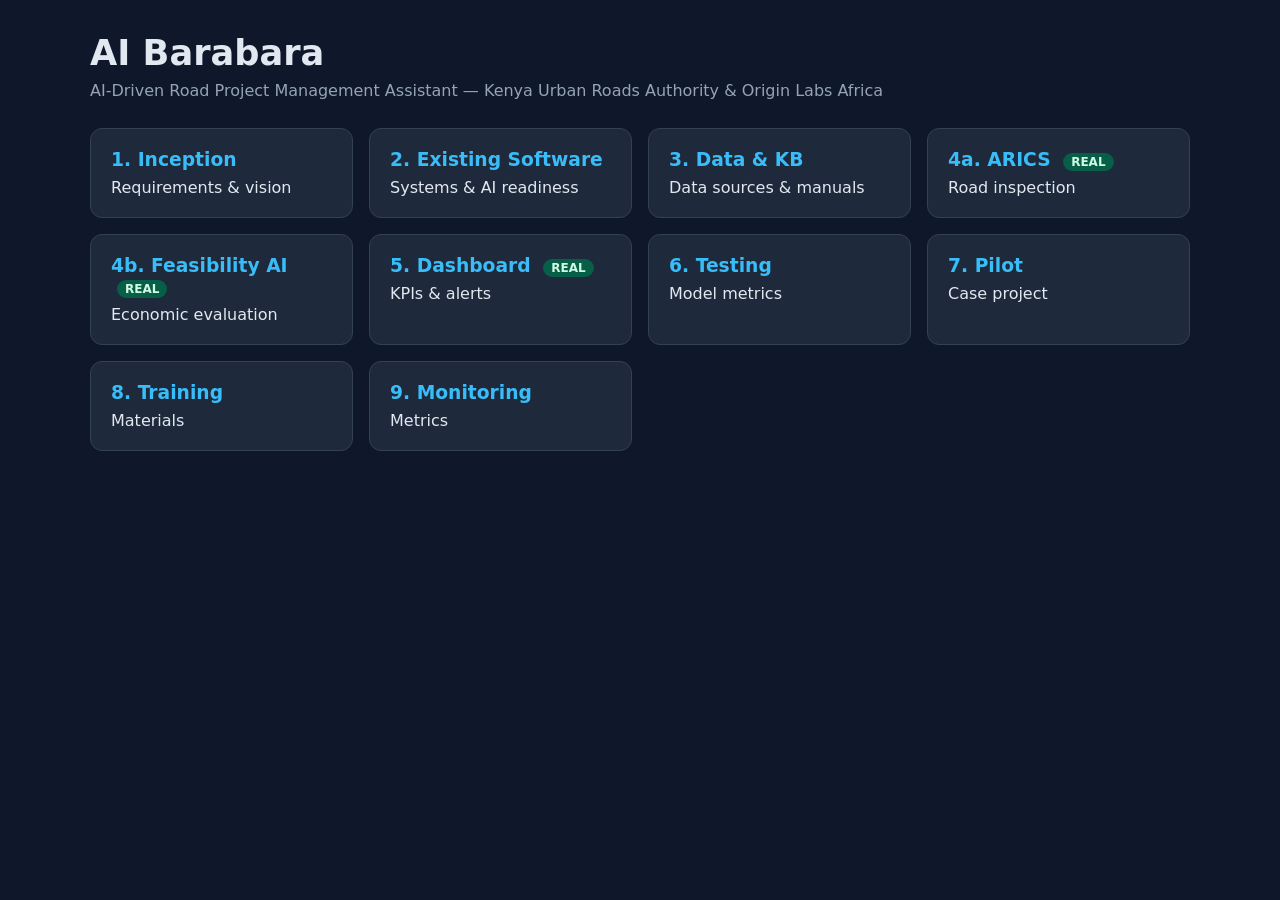
==== index.html @ 6bdd3527 "Initial AI Barabara site" ====
<!doctype html>
<html><head><meta charset="utf-8"><title>AI Barabara — Demo</title>
<style>
body{font-family:system-ui;margin:0;background:#0f172a;color:#e2e8f0}
.wrap{max-width:1100px;margin:0 auto;padding:32px}
h1{font-size:2.2rem;margin:0 0 8px}
.sub{color:#94a3b8;margin-bottom:28px}
.grid{display:grid;grid-template-columns:repeat(auto-fill,minmax(240px,1fr));gap:16px}
.card{background:#1e293b;border-radius:12px;padding:20px;border:1px solid #334155}
.card h3{margin:0 0 8px;color:#38bdf8}
.card a{color:#e2e8f0;text-decoration:none}
.card a:hover{color:#38bdf8}
.tag{font-size:.75rem;padding:2px 8px;border-radius:999px;background:#334155;color:#94a3b8;margin-left:6px}
.real{background:#065f46;color:#d1fae5}
</style></head>
<body><div class="wrap">
<h1>AI Barabara</h1>
<div class="sub">AI-Driven Road Project Management Assistant — Kenya Urban Roads Authority &amp; Origin Labs Africa</div>
<div class="grid">
  <div class="card"><h3>1. Inception</h3><a href="/stage/inception">Requirements &amp; vision</a></div>
  <div class="card"><h3>2. Existing Software</h3><a href="/stage/readiness">Systems &amp; AI readiness</a></div>
  <div class="card"><h3>3. Data &amp; KB</h3><a href="/stage/data">Data sources &amp; manuals</a></div>
  <div class="card"><h3>4a. ARICS <span class="tag real">REAL</span></h3><a href="/static/arics.html">Road inspection</a></div>
  <div class="card"><h3>4b. Feasibility AI <span class="tag real">REAL</span></h3><a href="/static/feasibility.html">Economic evaluation</a></div>
  <div class="card"><h3>5. Dashboard <span class="tag real">REAL</span></h3><a href="/static/dashboard.html">KPIs &amp; alerts</a></div>
  <div class="card"><h3>6. Testing</h3><a href="/stage/testing">Model metrics</a></div>
  <div class="card"><h3>7. Pilot</h3><a href="/stage/pilot">Case project</a></div>
  <div class="card"><h3>8. Training</h3><a href="/stage/training">Materials</a></div>
  <div class="card"><h3>9. Monitoring</h3><a href="/stage/monitoring">Metrics</a></div>
</div>
</div></body></html>
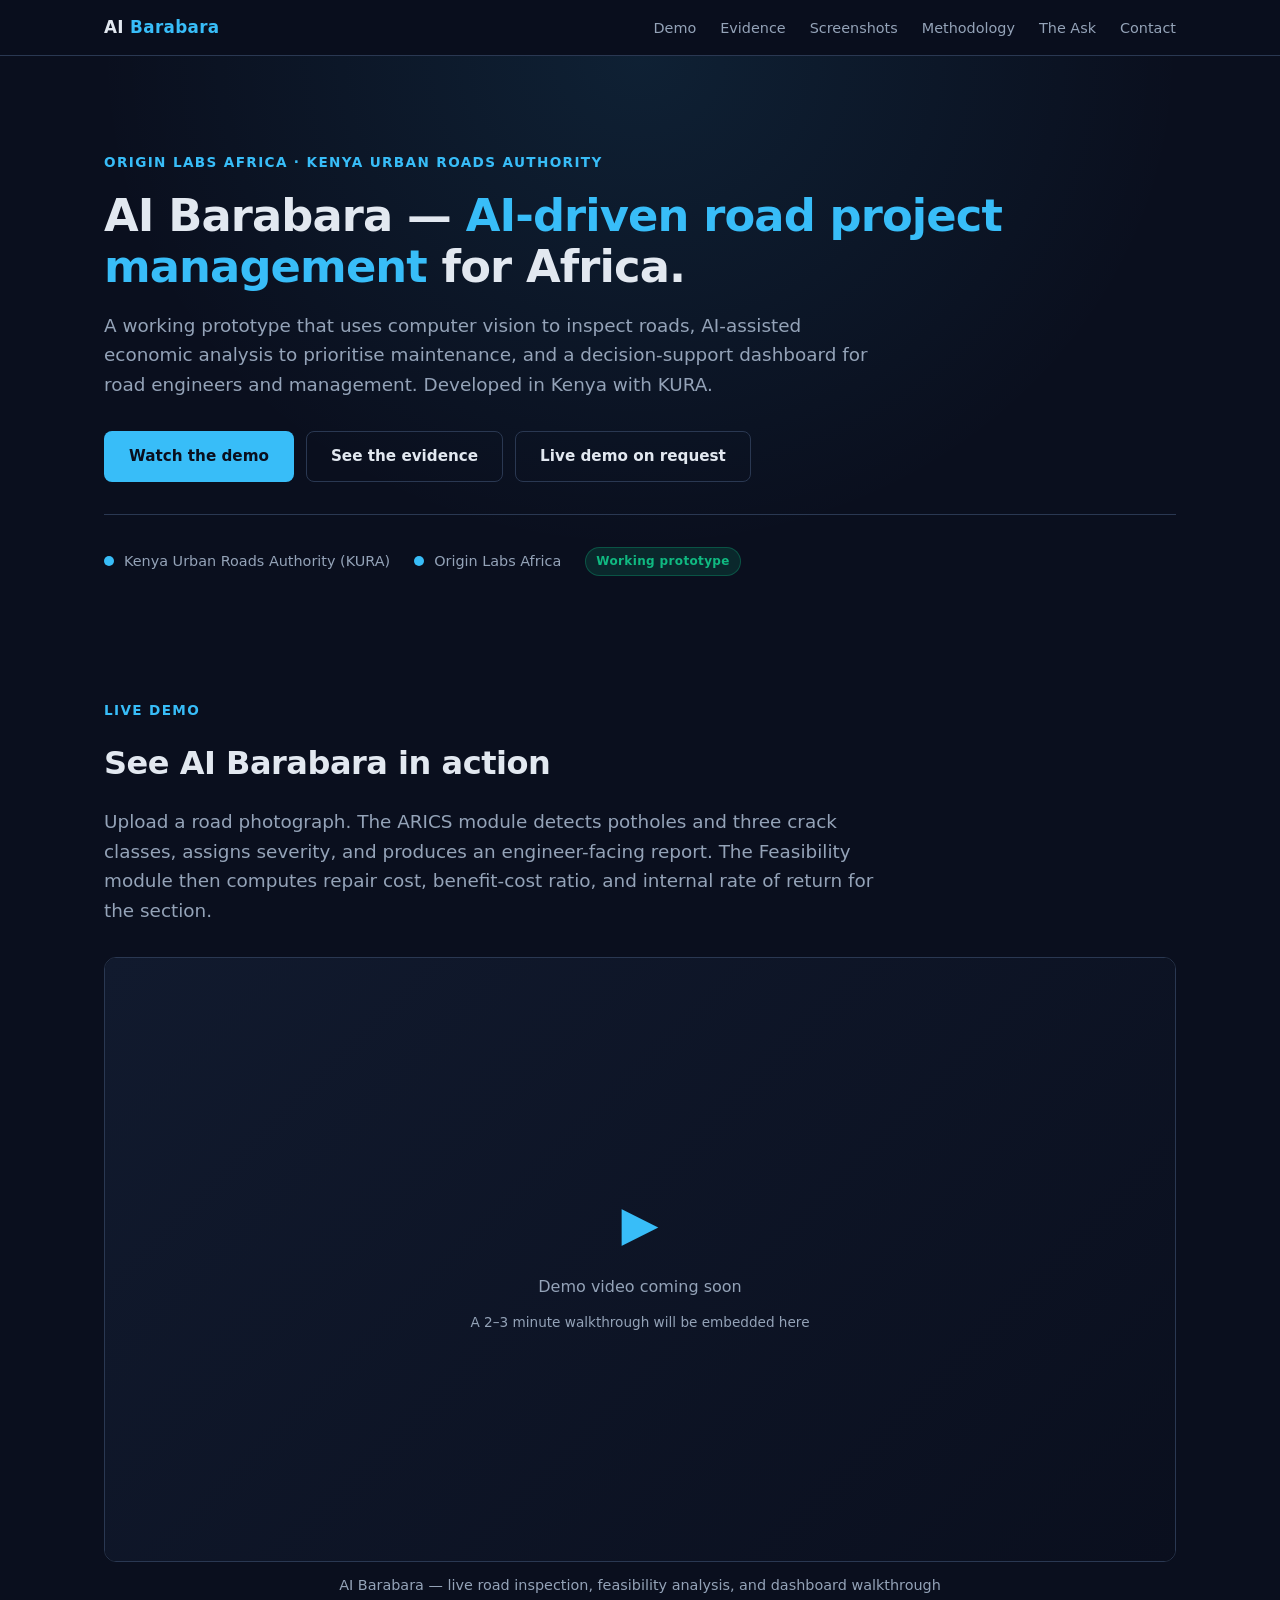
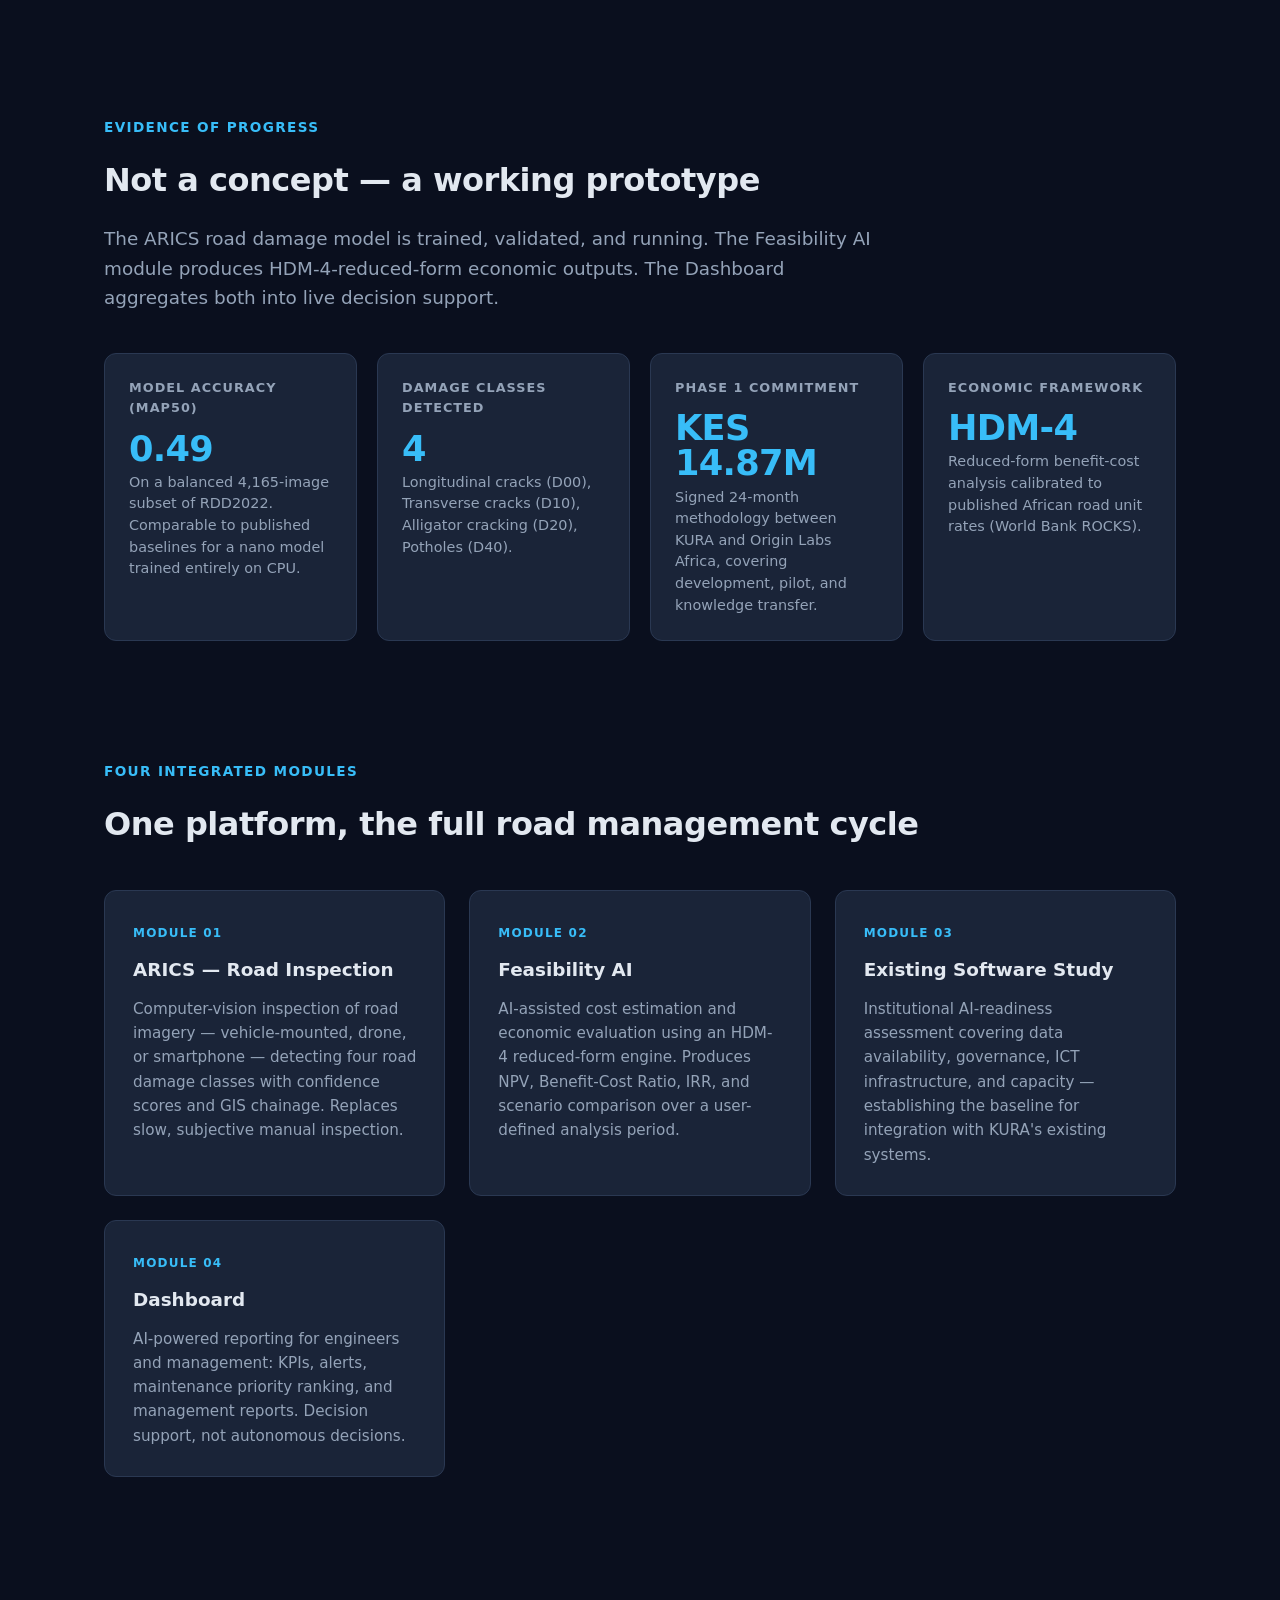
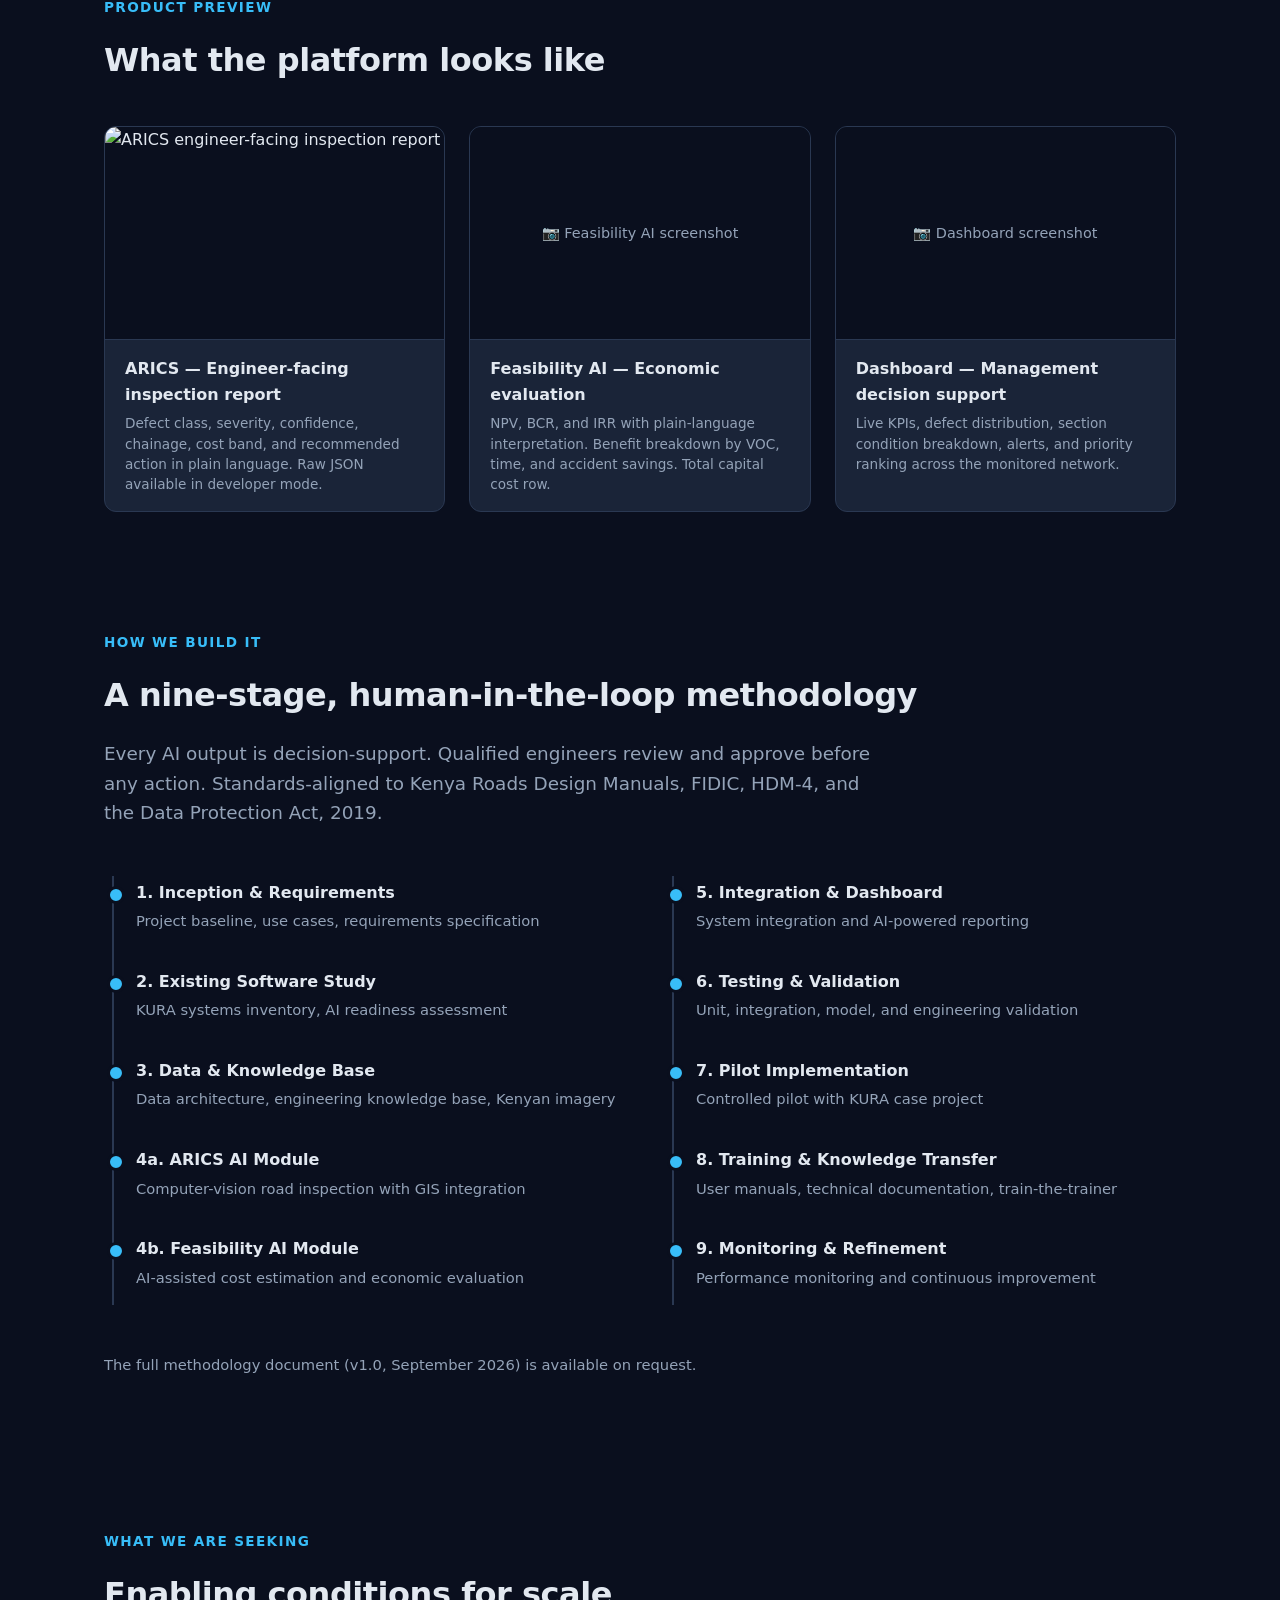
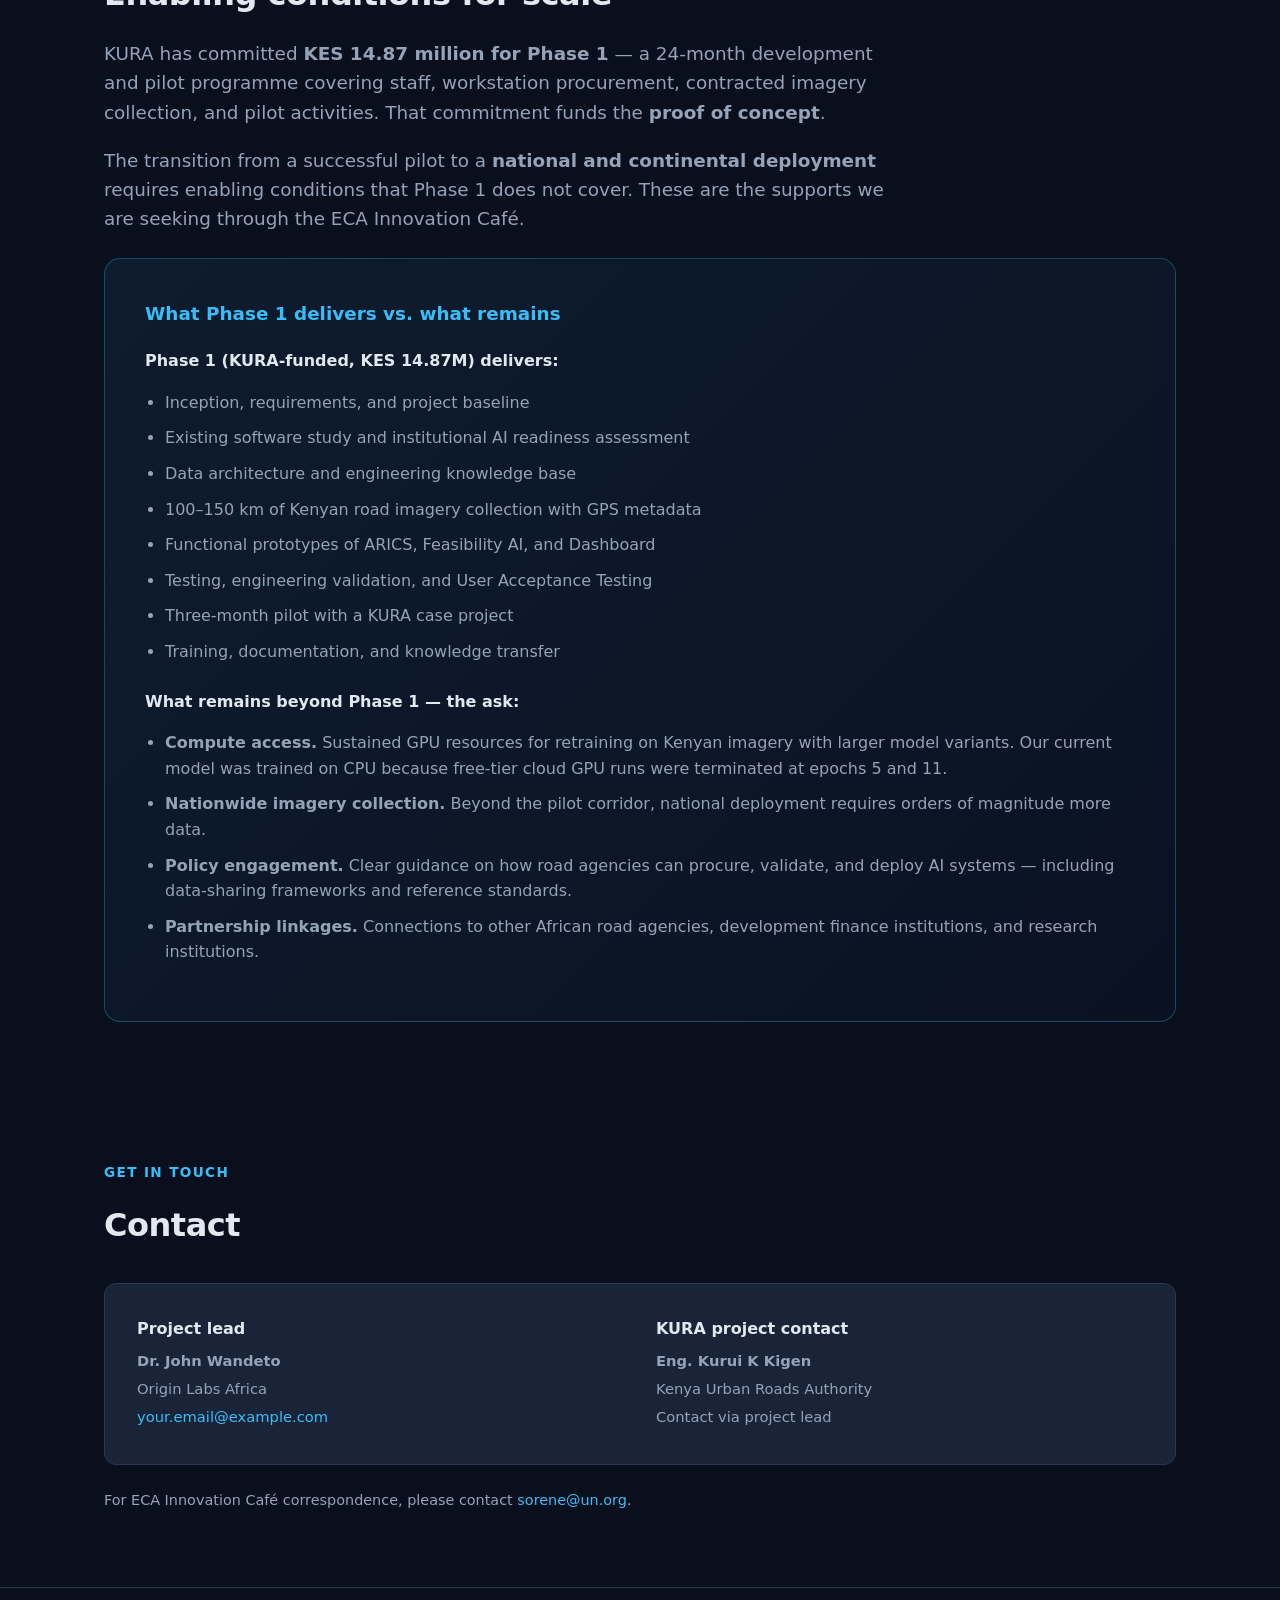
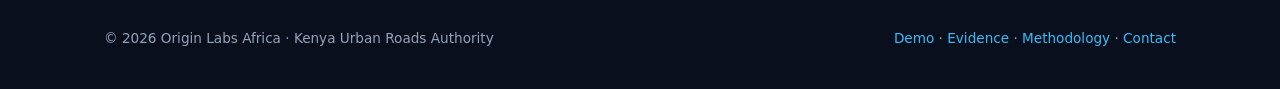
==== commit 445641b5: "initial AI Barabara site" ====
--- a/index.html
+++ b/index.html
@@ -1,31 +1,668 @@
 <!doctype html>
-<html><head><meta charset="utf-8"><title>AI Barabara — Demo</title>
+<html lang="en">
+<head>
+<meta charset="utf-8">
+<meta name="viewport" content="width=device-width, initial-scale=1">
+<title>AI Barabara — AI-Driven Road Project Management for Africa</title>
+<meta name="description" content="AI Barabara is an AI-driven road project management assistant developed in Kenya for KURA. Computer-vision road inspection, HDM-4-reduced-form feasibility analysis, and decision-support dashboarding.">
+
+<!-- Open Graph for social preview -->
+<meta property="og:title" content="AI Barabara — AI-Driven Road Project Management for Africa">
+<meta property="og:description" content="Working prototype developed with the Kenya Urban Roads Authority (KURA). 4-class road damage detection, HDM-4 feasibility analysis, and decision-support dashboard.">
+<meta property="og:type" content="website">
+
 <style>
-body{font-family:system-ui;margin:0;background:#0f172a;color:#e2e8f0}
-.wrap{max-width:1100px;margin:0 auto;padding:32px}
-h1{font-size:2.2rem;margin:0 0 8px}
-.sub{color:#94a3b8;margin-bottom:28px}
-.grid{display:grid;grid-template-columns:repeat(auto-fill,minmax(240px,1fr));gap:16px}
-.card{background:#1e293b;border-radius:12px;padding:20px;border:1px solid #334155}
-.card h3{margin:0 0 8px;color:#38bdf8}
-.card a{color:#e2e8f0;text-decoration:none}
-.card a:hover{color:#38bdf8}
-.tag{font-size:.75rem;padding:2px 8px;border-radius:999px;background:#334155;color:#94a3b8;margin-left:6px}
-.real{background:#065f46;color:#d1fae5}
-</style></head>
-<body><div class="wrap">
-<h1>AI Barabara</h1>
-<div class="sub">AI-Driven Road Project Management Assistant — Kenya Urban Roads Authority &amp; Origin Labs Africa</div>
-<div class="grid">
-  <div class="card"><h3>1. Inception</h3><a href="/stage/inception">Requirements &amp; vision</a></div>
-  <div class="card"><h3>2. Existing Software</h3><a href="/stage/readiness">Systems &amp; AI readiness</a></div>
-  <div class="card"><h3>3. Data &amp; KB</h3><a href="/stage/data">Data sources &amp; manuals</a></div>
-  <div class="card"><h3>4a. ARICS <span class="tag real">REAL</span></h3><a href="/static/arics.html">Road inspection</a></div>
-  <div class="card"><h3>4b. Feasibility AI <span class="tag real">REAL</span></h3><a href="/static/feasibility.html">Economic evaluation</a></div>
-  <div class="card"><h3>5. Dashboard <span class="tag real">REAL</span></h3><a href="/static/dashboard.html">KPIs &amp; alerts</a></div>
-  <div class="card"><h3>6. Testing</h3><a href="/stage/testing">Model metrics</a></div>
-  <div class="card"><h3>7. Pilot</h3><a href="/stage/pilot">Case project</a></div>
-  <div class="card"><h3>8. Training</h3><a href="/stage/training">Materials</a></div>
-  <div class="card"><h3>9. Monitoring</h3><a href="/stage/monitoring">Metrics</a></div>
-</div>
-</div></body></html>
+  :root {
+    --bg: #0a0f1e;
+    --bg-elev: #111a2e;
+    --card: #1a2438;
+    --border: #2a3852;
+    --text: #e2e8f0;
+    --muted: #94a3b8;
+    --accent: #38bdf8;
+    --accent-dim: #0ea5e9;
+    --good: #10b981;
+    --warn: #f59e0b;
+    --bad: #ef4444;
+    --max: 1120px;
+  }
+  * { box-sizing: border-box; }
+  html { scroll-behavior: smooth; }
+  body {
+    font-family: -apple-system, BlinkMacSystemFont, "Segoe UI", system-ui, sans-serif;
+    background: var(--bg); color: var(--text);
+    margin: 0; padding: 0; line-height: 1.6;
+    -webkit-font-smoothing: antialiased;
+  }
+  a { color: var(--accent); text-decoration: none; }
+  a:hover { text-decoration: underline; }
+  img { max-width: 100%; display: block; }
+
+  /* --- Navigation --- */
+  nav {
+    position: sticky; top: 0; z-index: 100;
+    background: rgba(10, 15, 30, 0.92);
+    backdrop-filter: blur(12px);
+    border-bottom: 1px solid var(--border);
+  }
+  nav .inner {
+    max-width: var(--max); margin: 0 auto; padding: 14px 24px;
+    display: flex; justify-content: space-between; align-items: center;
+  }
+  nav .brand { font-weight: 700; font-size: 1.05rem; letter-spacing: 0.02em; }
+  nav .brand span { color: var(--accent); }
+  nav ul { list-style: none; display: flex; gap: 24px; margin: 0; padding: 0; }
+  nav ul a { color: var(--muted); font-size: 0.9rem; }
+  nav ul a:hover { color: var(--text); text-decoration: none; }
+  @media (max-width: 720px) { nav ul { display: none; } }
+
+  /* --- Layout --- */
+  .wrap { max-width: var(--max); margin: 0 auto; padding: 0 24px; }
+  section { padding: 80px 0; }
+  section.tight { padding: 60px 0; }
+  @media (max-width: 720px) { section { padding: 56px 0; } }
+
+  h1 { font-size: 2.8rem; line-height: 1.15; margin: 0 0 16px;
+       letter-spacing: -0.02em; font-weight: 700; }
+  h2 { font-size: 2rem; margin: 0 0 16px; letter-spacing: -0.015em; font-weight: 700; }
+  h3 { font-size: 1.15rem; margin: 0 0 12px; font-weight: 600; }
+  @media (max-width: 720px) { h1 { font-size: 2rem; } h2 { font-size: 1.5rem; } }
+
+  .kicker {
+    font-size: 0.85rem; color: var(--accent); font-weight: 600;
+    text-transform: uppercase; letter-spacing: 0.1em; margin-bottom: 16px;
+  }
+  .lead { font-size: 1.15rem; color: var(--muted); max-width: 780px; }
+  .muted { color: var(--muted); }
+
+  /* --- Hero --- */
+  .hero {
+    padding: 96px 0 64px;
+    background: radial-gradient(ellipse at top, rgba(56,189,248,0.10), transparent 60%);
+  }
+  .hero h1 span { color: var(--accent); }
+  .partners {
+    display: flex; gap: 24px; align-items: center; flex-wrap: wrap;
+    margin-top: 32px; padding-top: 32px; border-top: 1px solid var(--border);
+  }
+  .partner {
+    display: flex; align-items: center; gap: 10px;
+    color: var(--muted); font-size: 0.9rem;
+  }
+  .partner .dot {
+    width: 10px; height: 10px; border-radius: 50%; background: var(--accent);
+  }
+
+  /* --- Buttons --- */
+  .btn-row { display: flex; gap: 12px; flex-wrap: wrap; margin-top: 32px; }
+  .btn {
+    display: inline-block; padding: 12px 24px; border-radius: 8px;
+    font-weight: 600; font-size: 0.95rem; transition: all 0.15s;
+    border: 1px solid transparent; cursor: pointer;
+  }
+  .btn-primary {
+    background: var(--accent); color: #0a0f1e;
+  }
+  .btn-primary:hover { background: #7dd3fc; text-decoration: none; }
+  .btn-secondary {
+    background: transparent; color: var(--text); border-color: var(--border);
+  }
+  .btn-secondary:hover { border-color: var(--accent); color: var(--accent); text-decoration: none; }
+
+  /* --- Video --- */
+  .video-wrap {
+    position: relative; width: 100%; padding-bottom: 56.25%; /* 16:9 */
+    border-radius: 12px; overflow: hidden;
+    border: 1px solid var(--border);
+    background: #000;
+  }
+  .video-wrap iframe {
+    position: absolute; top: 0; left: 0;
+    width: 100%; height: 100%; border: 0;
+  }
+  .video-placeholder {
+    position: absolute; inset: 0;
+    display: flex; flex-direction: column; justify-content: center; align-items: center;
+    background: linear-gradient(135deg, #111a2e, #0a0f1e);
+    color: var(--muted); font-size: 1rem; gap: 12px; text-align: center; padding: 24px;
+  }
+  .video-placeholder .icon { font-size: 3rem; color: var(--accent); }
+  .video-caption { color: var(--muted); font-size: 0.9rem; margin-top: 12px; text-align: center; }
+
+  /* --- Metrics --- */
+  .metrics {
+    display: grid; grid-template-columns: repeat(auto-fit, minmax(220px, 1fr));
+    gap: 20px;
+  }
+  .metric {
+    background: var(--card); border: 1px solid var(--border);
+    border-radius: 12px; padding: 24px;
+  }
+  .metric .label { color: var(--muted); font-size: 0.8rem;
+                   text-transform: uppercase; letter-spacing: 0.08em; font-weight: 600; }
+  .metric .value { font-size: 2.2rem; font-weight: 700; color: var(--accent);
+                   line-height: 1; margin: 12px 0 6px; letter-spacing: -0.02em; }
+  .metric .desc { color: var(--muted); font-size: 0.9rem; line-height: 1.5; }
+
+  /* --- Feature grid --- */
+  .grid {
+    display: grid; grid-template-columns: repeat(auto-fit, minmax(280px, 1fr));
+    gap: 24px;
+  }
+  .card {
+    background: var(--card); border: 1px solid var(--border);
+    border-radius: 12px; padding: 28px;
+  }
+  .card .num {
+    display: inline-block; font-size: 0.75rem; font-weight: 700;
+    color: var(--accent); letter-spacing: 0.1em; margin-bottom: 12px;
+  }
+  .card p { color: var(--muted); margin: 0; font-size: 0.95rem; line-height: 1.6; }
+
+  /* --- Screenshot gallery --- */
+  .gallery {
+    display: grid; grid-template-columns: repeat(auto-fit, minmax(300px, 1fr));
+    gap: 24px;
+  }
+  .shot {
+    background: var(--card); border: 1px solid var(--border);
+    border-radius: 12px; overflow: hidden;
+  }
+  .shot img {
+    width: 100%; display: block; background: #0a0f1e;
+    aspect-ratio: 16 / 10; object-fit: cover;
+  }
+  .shot .placeholder {
+    aspect-ratio: 16 / 10; display: flex; align-items: center;
+    justify-content: center; color: var(--muted); font-size: 0.9rem;
+    background: #0a0f1e;
+  }
+  .shot .caption {
+    padding: 16px 20px; border-top: 1px solid var(--border);
+  }
+  .shot .caption h4 { margin: 0 0 6px; font-size: 1rem; }
+  .shot .caption p { margin: 0; color: var(--muted); font-size: 0.85rem; line-height: 1.5; }
+
+  /* --- Timeline --- */
+  .timeline { position: relative; padding-left: 32px; }
+  .timeline::before {
+    content: ''; position: absolute; left: 8px; top: 8px; bottom: 8px;
+    width: 2px; background: var(--border);
+  }
+  .timeline-item { position: relative; padding: 12px 0 24px; }
+  .timeline-item::before {
+    content: ''; position: absolute; left: -29px; top: 18px;
+    width: 12px; height: 12px; border-radius: 50%;
+    background: var(--accent); border: 3px solid var(--bg);
+  }
+  .timeline-item h4 { margin: 0 0 4px; font-size: 1rem; }
+  .timeline-item p { margin: 0; color: var(--muted); font-size: 0.92rem; }
+
+  /* --- Ask box --- */
+  .ask {
+    background: linear-gradient(135deg, rgba(56,189,248,0.08), rgba(56,189,248,0.02));
+    border: 1px solid rgba(56,189,248,0.3);
+    border-radius: 16px; padding: 40px; margin-top: 24px;
+  }
+  .ask h3 { color: var(--accent); }
+  .ask ul { padding-left: 20px; color: var(--muted); }
+  .ask li { margin: 10px 0; line-height: 1.6; }
+
+  /* --- Contact --- */
+  .contact {
+    background: var(--card); border: 1px solid var(--border);
+    border-radius: 12px; padding: 32px;
+    display: grid; grid-template-columns: 1fr 1fr; gap: 32px;
+  }
+  @media (max-width: 720px) { .contact { grid-template-columns: 1fr; } }
+  .contact h4 { margin: 0 0 8px; font-size: 1rem; }
+  .contact p { margin: 4px 0; color: var(--muted); font-size: 0.92rem; }
+
+  /* --- Footer --- */
+  footer {
+    border-top: 1px solid var(--border); padding: 40px 0;
+    color: var(--muted); font-size: 0.85rem; text-align: center;
+  }
+  footer .wrap { display: flex; justify-content: space-between; flex-wrap: wrap; gap: 16px; }
+
+  /* --- Utility --- */
+  .divider { height: 1px; background: var(--border); margin: 64px 0; }
+  .badge {
+    display: inline-block; padding: 4px 10px; border-radius: 999px;
+    font-size: 0.75rem; font-weight: 600; letter-spacing: 0.03em;
+    background: rgba(16,185,129,0.15); color: var(--good);
+    border: 1px solid rgba(16,185,129,0.3);
+  }
+</style>
+</head>
+<body>
+
+<!-- ============================================================ -->
+<!-- NAVIGATION                                                    -->
+<!-- ============================================================ -->
+<nav>
+  <div class="inner">
+    <div class="brand">AI <span>Barabara</span></div>
+    <ul>
+      <li><a href="#demo">Demo</a></li>
+      <li><a href="#evidence">Evidence</a></li>
+      <li><a href="#screenshots">Screenshots</a></li>
+      <li><a href="#methodology">Methodology</a></li>
+      <li><a href="#ask">The Ask</a></li>
+      <li><a href="#contact">Contact</a></li>
+    </ul>
+  </div>
+</nav>
+
+<!-- ============================================================ -->
+<!-- HERO                                                          -->
+<!-- ============================================================ -->
+<header class="hero">
+  <div class="wrap">
+    <div class="kicker">Origin Labs Africa · Kenya Urban Roads Authority</div>
+    <h1>AI Barabara — <span>AI-driven road project management</span> for Africa.</h1>
+    <p class="lead">
+      A working prototype that uses computer vision to inspect roads, AI-assisted
+      economic analysis to prioritise maintenance, and a decision-support dashboard
+      for road engineers and management. Developed in Kenya with KURA.
+    </p>
+
+    <div class="btn-row">
+      <a class="btn btn-primary" href="#demo">Watch the demo</a>
+      <a class="btn btn-secondary" href="#evidence">See the evidence</a>
+      <!-- Update the HF link once your Space is live: -->
+      <a class="btn btn-secondary" href="#ask">Live demo on request</a>
+    </div>
+
+    <div class="partners">
+      <div class="partner"><span class="dot"></span> Kenya Urban Roads Authority (KURA)</div>
+      <div class="partner"><span class="dot"></span> Origin Labs Africa</div>
+      <div class="partner"><span class="badge">Working prototype</span></div>
+    </div>
+  </div>
+</header>
+
+<!-- ============================================================ -->
+<!-- VIDEO                                                         -->
+<!-- ============================================================ -->
+<section id="demo" class="tight">
+  <div class="wrap">
+    <div class="kicker">Live demo</div>
+    <h2>See AI Barabara in action</h2>
+    <p class="lead">
+      Upload a road photograph. The ARICS module detects potholes and three crack
+      classes, assigns severity, and produces an engineer-facing report. The
+      Feasibility module then computes repair cost, benefit-cost ratio, and
+      internal rate of return for the section.
+    </p>
+
+    <div style="margin-top: 32px;">
+      <div class="video-wrap">
+
+        <!-- ========================================================= -->
+        <!-- TO ADD YOUR VIDEO:                                        -->
+        <!-- 1. Upload the MP4 to YouTube as Unlisted                  -->
+        <!-- 2. Copy the video ID from the URL                         -->
+        <!--    e.g. https://www.youtube.com/watch?v=ABC123def45       -->
+        <!-- 3. The ID is "ABC123def45"                                -->
+        <!-- 4. Replace YOUR_VIDEO_ID below with that ID               -->
+        <!-- 5. Uncomment the iframe and delete the placeholder div    -->
+        <!-- ========================================================= -->
+
+        <!-- <iframe
+          src="https://www.youtube.com/embed/YOUR_VIDEO_ID"
+          title="AI Barabara demo"
+          allow="accelerometer; autoplay; clipboard-write; encrypted-media; gyroscope; picture-in-picture"
+          allowfullscreen></iframe> -->
+
+        <!-- Placeholder until video is uploaded: -->
+        <div class="video-placeholder">
+          <div class="icon">▶</div>
+          <div>Demo video coming soon</div>
+          <div style="font-size:0.85rem;">A 2–3 minute walkthrough will be embedded here</div>
+        </div>
+
+      </div>
+      <div class="video-caption">
+        AI Barabara — live road inspection, feasibility analysis, and dashboard walkthrough
+      </div>
+    </div>
+  </div>
+</section>
+
+<!-- ============================================================ -->
+<!-- KEY METRICS                                                   -->
+<!-- ============================================================ -->
+<section id="evidence" class="tight">
+  <div class="wrap">
+    <div class="kicker">Evidence of progress</div>
+    <h2>Not a concept — a working prototype</h2>
+    <p class="lead">
+      The ARICS road damage model is trained, validated, and running. The Feasibility
+      AI module produces HDM-4-reduced-form economic outputs. The Dashboard aggregates
+      both into live decision support.
+    </p>
+
+    <div class="metrics" style="margin-top: 40px;">
+      <div class="metric">
+        <div class="label">Model accuracy (mAP50)</div>
+        <div class="value">0.49</div>
+        <div class="desc">
+          On a balanced 4,165-image subset of RDD2022. Comparable to published
+          baselines for a nano model trained entirely on CPU.
+        </div>
+      </div>
+      <div class="metric">
+        <div class="label">Damage classes detected</div>
+        <div class="value">4</div>
+        <div class="desc">
+          Longitudinal cracks (D00), Transverse cracks (D10),
+          Alligator cracking (D20), Potholes (D40).
+        </div>
+      </div>
+      <div class="metric">
+        <div class="label">Phase 1 commitment</div>
+        <div class="value">KES 14.87M</div>
+        <div class="desc">
+          Signed 24-month methodology between KURA and Origin Labs Africa,
+          covering development, pilot, and knowledge transfer.
+        </div>
+      </div>
+      <div class="metric">
+        <div class="label">Economic framework</div>
+        <div class="value">HDM-4</div>
+        <div class="desc">
+          Reduced-form benefit-cost analysis calibrated to published African
+          road unit rates (World Bank ROCKS).
+        </div>
+      </div>
+    </div>
+  </div>
+</section>
+
+<!-- ============================================================ -->
+<!-- WHAT IT DOES                                                  -->
+<!-- ============================================================ -->
+<section class="tight">
+  <div class="wrap">
+    <div class="kicker">Four integrated modules</div>
+    <h2>One platform, the full road management cycle</h2>
+
+    <div class="grid" style="margin-top: 40px;">
+      <div class="card">
+        <div class="num">MODULE 01</div>
+        <h3>ARICS — Road Inspection</h3>
+        <p>
+          Computer-vision inspection of road imagery — vehicle-mounted, drone, or
+          smartphone — detecting four road damage classes with confidence scores
+          and GIS chainage. Replaces slow, subjective manual inspection.
+        </p>
+      </div>
+      <div class="card">
+        <div class="num">MODULE 02</div>
+        <h3>Feasibility AI</h3>
+        <p>
+          AI-assisted cost estimation and economic evaluation using an HDM-4
+          reduced-form engine. Produces NPV, Benefit-Cost Ratio, IRR, and scenario
+          comparison over a user-defined analysis period.
+        </p>
+      </div>
+      <div class="card">
+        <div class="num">MODULE 03</div>
+        <h3>Existing Software Study</h3>
+        <p>
+          Institutional AI-readiness assessment covering data availability,
+          governance, ICT infrastructure, and capacity — establishing the baseline
+          for integration with KURA's existing systems.
+        </p>
+      </div>
+      <div class="card">
+        <div class="num">MODULE 04</div>
+        <h3>Dashboard</h3>
+        <p>
+          AI-powered reporting for engineers and management: KPIs, alerts,
+          maintenance priority ranking, and management reports. Decision support,
+          not autonomous decisions.
+        </p>
+      </div>
+    </div>
+  </div>
+</section>
+
+<!-- ============================================================ -->
+<!-- SCREENSHOTS                                                   -->
+<!-- ============================================================ -->
+<section id="screenshots" class="tight">
+  <div class="wrap">
+    <div class="kicker">Product preview</div>
+    <h2>What the platform looks like</h2>
+
+    <div class="gallery" style="margin-top: 40px;">
+
+      <!-- ========================================================= -->
+      <!-- TO ADD SCREENSHOTS:                                       -->
+      <!-- 1. Save images into /images/ folder                       -->
+      <!-- 2. Replace the placeholder div with an <img> tag          -->
+      <!-- Example:                                                  -->
+      <!--   <img src="images/arics_report.png" alt="ARICS report">  -->
+      <!-- ========================================================= -->
+
+      <div class="shot">
+        <img src="images/arics_report.webm" alt="ARICS engineer-facing inspection report">
+        <div class="caption">
+          <h4>ARICS — Engineer-facing inspection report</h4>
+          <p>
+            Defect class, severity, confidence, chainage, cost band, and recommended
+            action in plain language. Raw JSON available in developer mode.
+          </p>
+        </div>
+      </div>
+
+      <div class="shot">
+        <div class="placeholder">📷 Feasibility AI screenshot</div>
+        <div class="caption">
+          <h4>Feasibility AI — Economic evaluation</h4>
+          <p>
+            NPV, BCR, and IRR with plain-language interpretation. Benefit breakdown
+            by VOC, time, and accident savings. Total capital cost row.
+          </p>
+        </div>
+      </div>
+
+      <div class="shot">
+        <div class="placeholder">📷 Dashboard screenshot</div>
+        <div class="caption">
+          <h4>Dashboard — Management decision support</h4>
+          <p>
+            Live KPIs, defect distribution, section condition breakdown, alerts, and
+            priority ranking across the monitored network.
+          </p>
+        </div>
+      </div>
+
+    </div>
+  </div>
+</section>
+
+<!-- ============================================================ -->
+<!-- METHODOLOGY                                                   -->
+<!-- ============================================================ -->
+<section id="methodology" class="tight">
+  <div class="wrap">
+    <div class="kicker">How we build it</div>
+    <h2>A nine-stage, human-in-the-loop methodology</h2>
+    <p class="lead">
+      Every AI output is decision-support. Qualified engineers review and approve
+      before any action. Standards-aligned to Kenya Roads Design Manuals, FIDIC,
+      HDM-4, and the Data Protection Act, 2019.
+    </p>
+
+    <div style="display: grid; grid-template-columns: 1fr 1fr; gap: 48px; margin-top: 40px;"
+         class="methodology-grid">
+      <div class="timeline">
+        <div class="timeline-item">
+          <h4>1. Inception & Requirements</h4>
+          <p>Project baseline, use cases, requirements specification</p>
+        </div>
+        <div class="timeline-item">
+          <h4>2. Existing Software Study</h4>
+          <p>KURA systems inventory, AI readiness assessment</p>
+        </div>
+        <div class="timeline-item">
+          <h4>3. Data & Knowledge Base</h4>
+          <p>Data architecture, engineering knowledge base, Kenyan imagery</p>
+        </div>
+        <div class="timeline-item">
+          <h4>4a. ARICS AI Module</h4>
+          <p>Computer-vision road inspection with GIS integration</p>
+        </div>
+        <div class="timeline-item">
+          <h4>4b. Feasibility AI Module</h4>
+          <p>AI-assisted cost estimation and economic evaluation</p>
+        </div>
+      </div>
+
+      <div class="timeline">
+        <div class="timeline-item">
+          <h4>5. Integration & Dashboard</h4>
+          <p>System integration and AI-powered reporting</p>
+        </div>
+        <div class="timeline-item">
+          <h4>6. Testing & Validation</h4>
+          <p>Unit, integration, model, and engineering validation</p>
+        </div>
+        <div class="timeline-item">
+          <h4>7. Pilot Implementation</h4>
+          <p>Controlled pilot with KURA case project</p>
+        </div>
+        <div class="timeline-item">
+          <h4>8. Training & Knowledge Transfer</h4>
+          <p>User manuals, technical documentation, train-the-trainer</p>
+        </div>
+        <div class="timeline-item">
+          <h4>9. Monitoring & Refinement</h4>
+          <p>Performance monitoring and continuous improvement</p>
+        </div>
+      </div>
+    </div>
+
+    <p class="muted" style="margin-top: 40px; font-size: 0.92rem;">
+      The full methodology document (v1.0, September 2026) is available on request.
+    </p>
+  </div>
+</section>
+
+<!-- ============================================================ -->
+<!-- THE ASK                                                       -->
+<!-- ============================================================ -->
+<section id="ask">
+  <div class="wrap">
+    <div class="kicker">What we are seeking</div>
+    <h2>Enabling conditions for scale</h2>
+
+    <p class="lead">
+      KURA has committed <strong>KES 14.87 million for Phase 1</strong> — a 24-month
+      development and pilot programme covering staff, workstation procurement,
+      contracted imagery collection, and pilot activities. That commitment funds the
+      <strong>proof of concept</strong>.
+    </p>
+
+    <p class="lead" style="margin-top: 16px;">
+      The transition from a successful pilot to a <strong>national and continental
+      deployment</strong> requires enabling conditions that Phase 1 does not cover.
+      These are the supports we are seeking through the ECA Innovation Café.
+    </p>
+
+    <div class="ask">
+      <h3>What Phase 1 delivers vs. what remains</h3>
+
+      <p style="margin-top: 20px;"><strong>Phase 1 (KURA-funded, KES 14.87M) delivers:</strong></p>
+      <ul>
+        <li>Inception, requirements, and project baseline</li>
+        <li>Existing software study and institutional AI readiness assessment</li>
+        <li>Data architecture and engineering knowledge base</li>
+        <li>100–150 km of Kenyan road imagery collection with GPS metadata</li>
+        <li>Functional prototypes of ARICS, Feasibility AI, and Dashboard</li>
+        <li>Testing, engineering validation, and User Acceptance Testing</li>
+        <li>Three-month pilot with a KURA case project</li>
+        <li>Training, documentation, and knowledge transfer</li>
+      </ul>
+
+      <p style="margin-top: 24px;"><strong>What remains beyond Phase 1 — the ask:</strong></p>
+      <ul>
+        <li>
+          <strong>Compute access.</strong> Sustained GPU resources for retraining on
+          Kenyan imagery with larger model variants. Our current model was trained
+          on CPU because free-tier cloud GPU runs were terminated at epochs 5 and 11.
+        </li>
+        <li>
+          <strong>Nationwide imagery collection.</strong> Beyond the pilot corridor,
+          national deployment requires orders of magnitude more data.
+        </li>
+        <li>
+          <strong>Policy engagement.</strong> Clear guidance on how road agencies can
+          procure, validate, and deploy AI systems — including data-sharing frameworks
+          and reference standards.
+        </li>
+        <li>
+          <strong>Partnership linkages.</strong> Connections to other African road
+          agencies, development finance institutions, and research institutions.
+        </li>
+      </ul>
+    </div>
+  </div>
+</section>
+
+<!-- ============================================================ -->
+<!-- CONTACT                                                       -->
+<!-- ============================================================ -->
+<section id="contact" class="tight">
+  <div class="wrap">
+    <div class="kicker">Get in touch</div>
+    <h2>Contact</h2>
+
+    <div class="contact" style="margin-top: 32px;">
+      <div>
+        <h4>Project lead</h4>
+        <p><strong>Dr. John Wandeto</strong></p>
+        <p>Origin Labs Africa</p>
+        <p><a href="mailto:your.email@example.com">your.email@example.com</a></p>
+      </div>
+      <div>
+        <h4>KURA project contact</h4>
+        <p><strong>Eng. Kurui K Kigen</strong></p>
+        <p>Kenya Urban Roads Authority</p>
+        <p class="muted">Contact via project lead</p>
+      </div>
+    </div>
+
+    <p class="muted" style="margin-top: 24px; font-size: 0.9rem;">
+      For ECA Innovation Café correspondence, please contact
+      <a href="mailto:sorene@un.org">sorene@un.org</a>.
+    </p>
+  </div>
+</section>
+
+<!-- ============================================================ -->
+<!-- FOOTER                                                        -->
+<!-- ============================================================ -->
+<footer>
+  <div class="wrap">
+    <div>© 2026 Origin Labs Africa · Kenya Urban Roads Authority</div>
+    <div>
+      <a href="#demo">Demo</a> ·
+      <a href="#evidence">Evidence</a> ·
+      <a href="#methodology">Methodology</a> ·
+      <a href="#contact">Contact</a>
+    </div>
+  </div>
+</footer>
+
+<!-- Smooth mobile menu toggle (optional enhancement) -->
+<script>
+  // Placeholder: replace with mobile menu if needed later
+  // The site works on mobile without JS.
+</script>
+
+</body>
+</html>
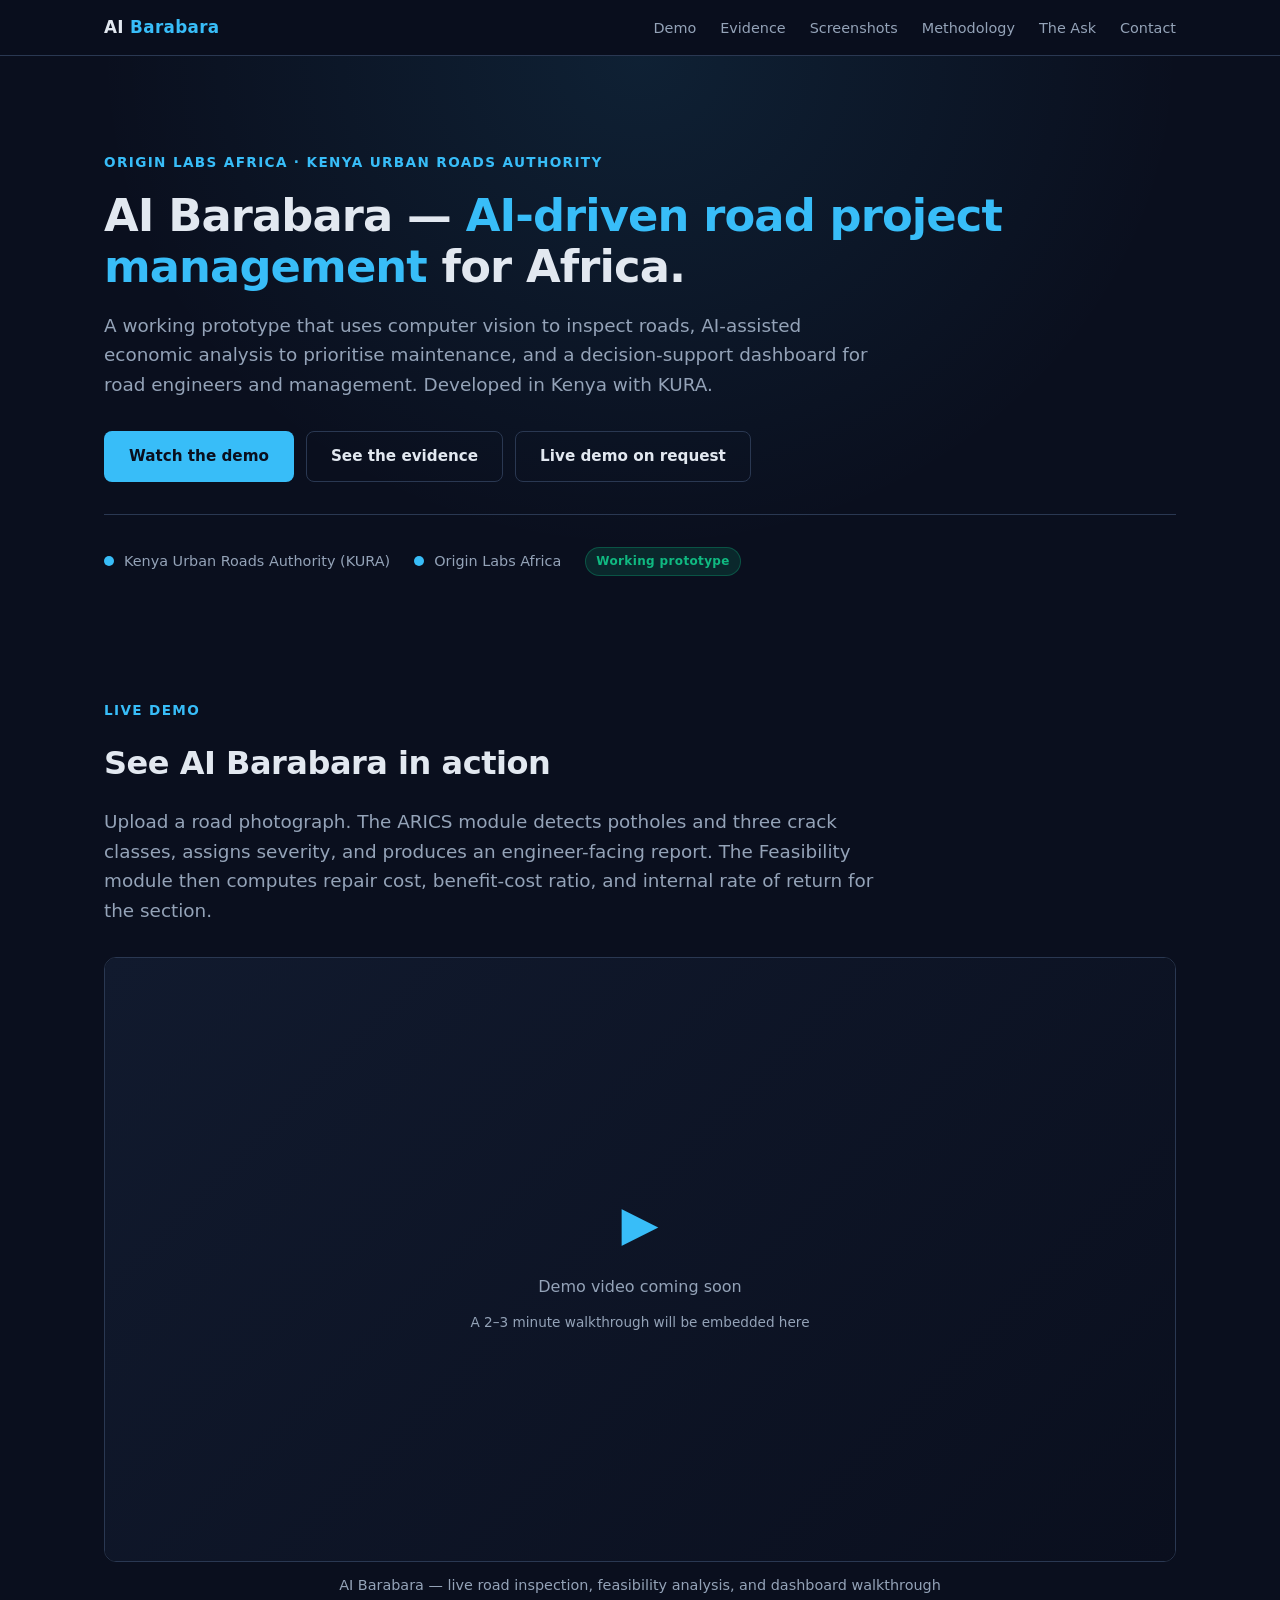
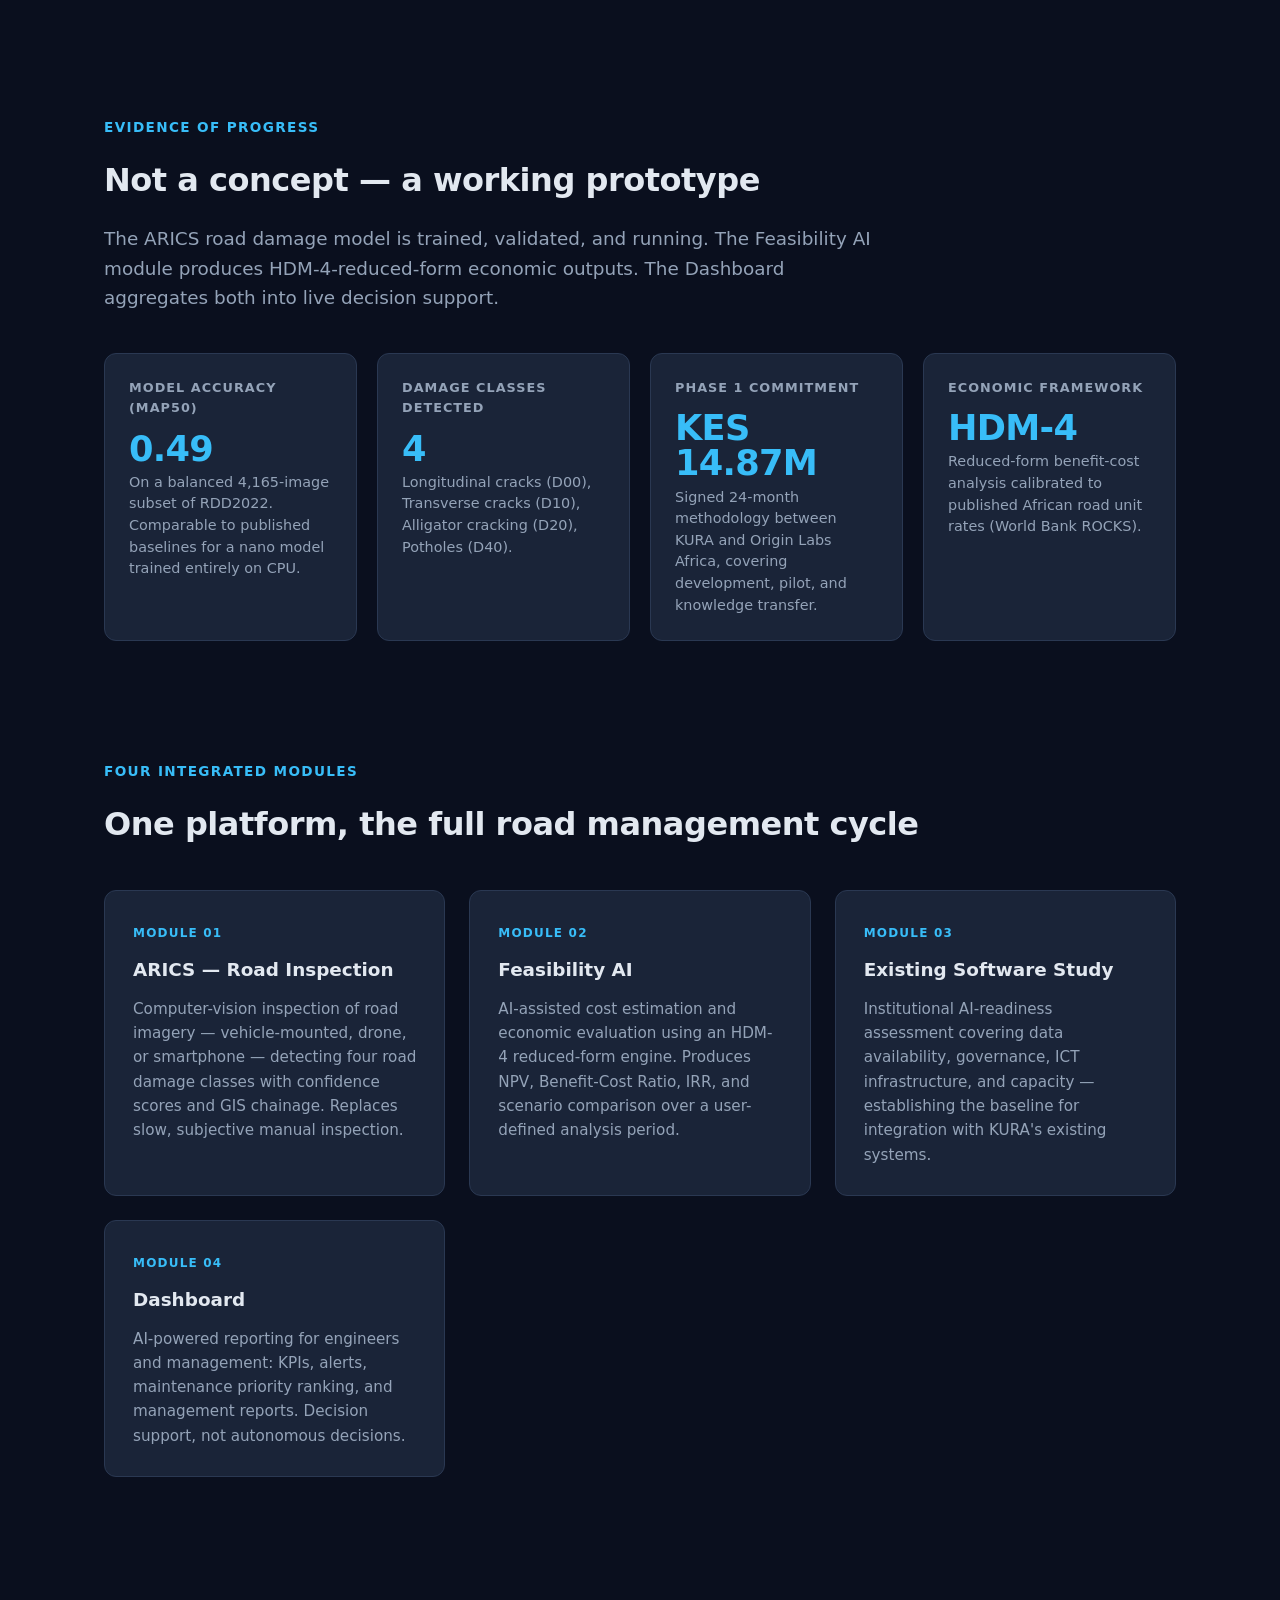
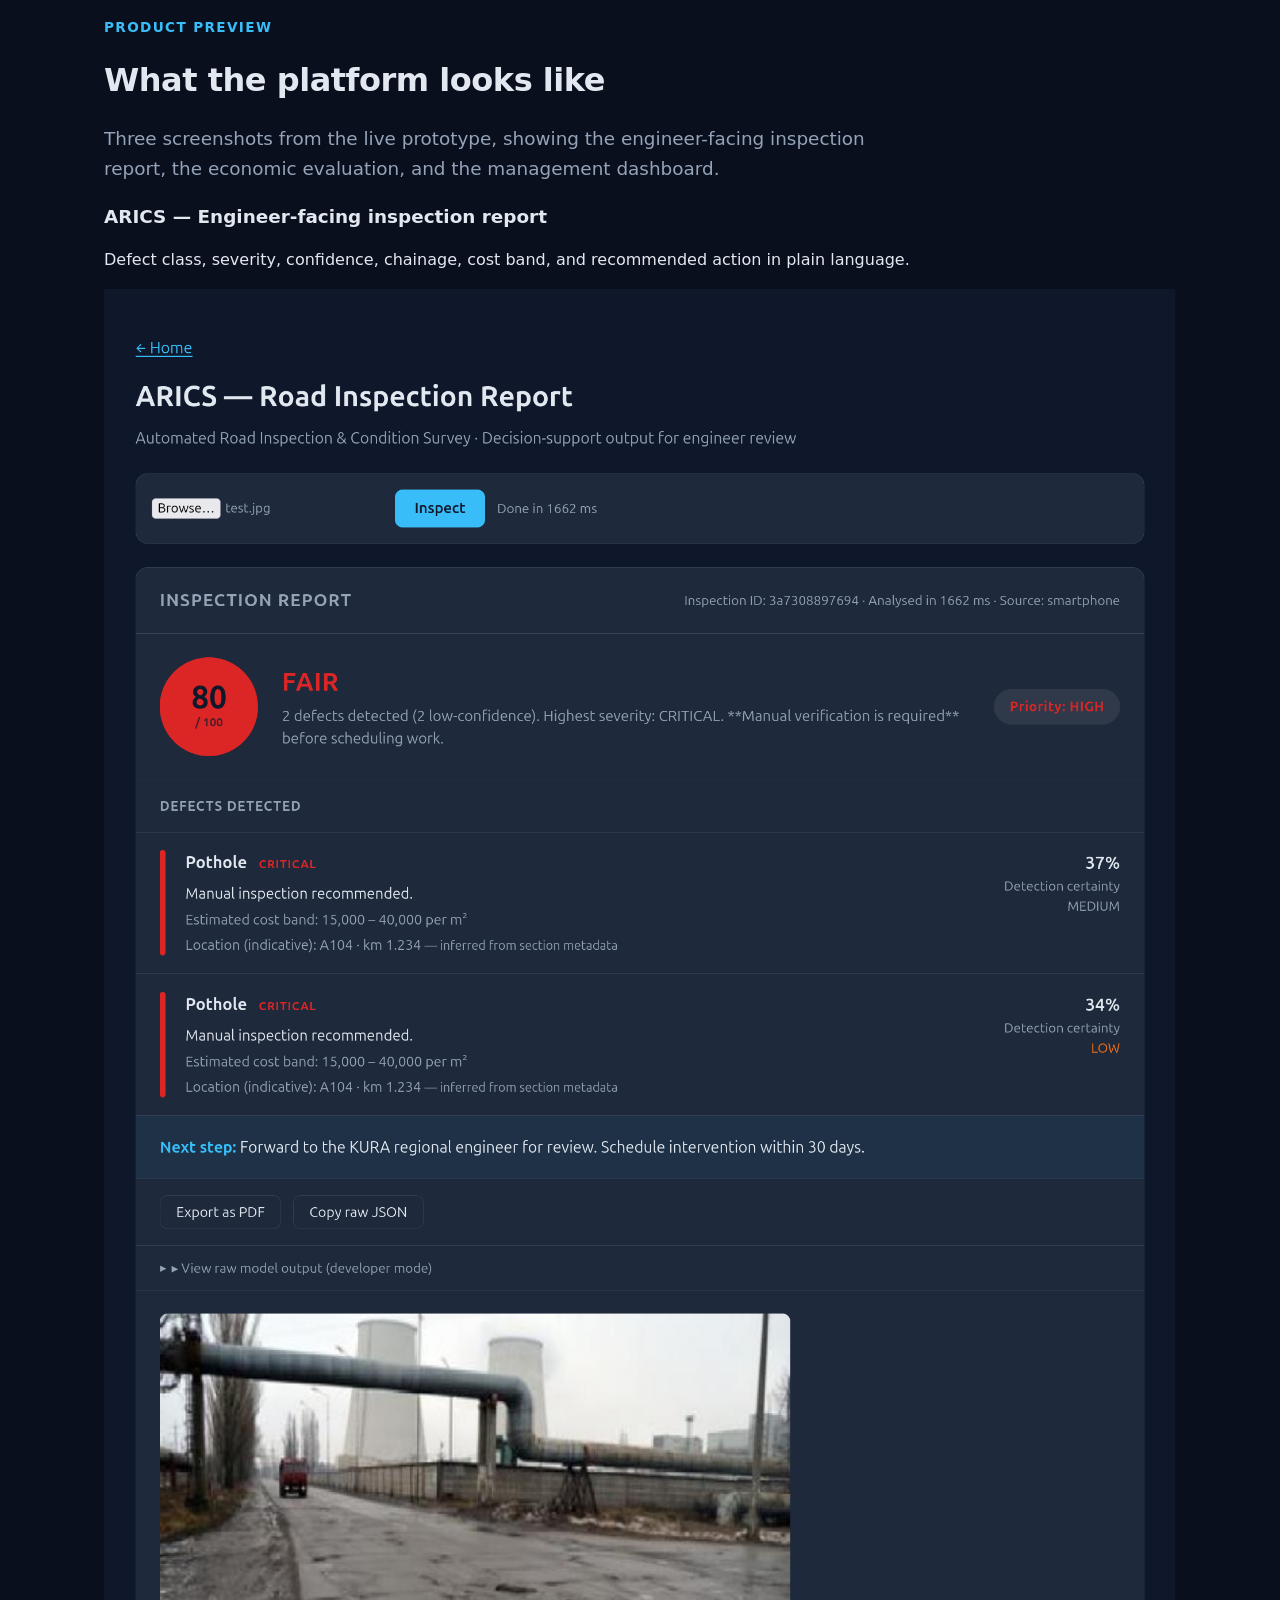
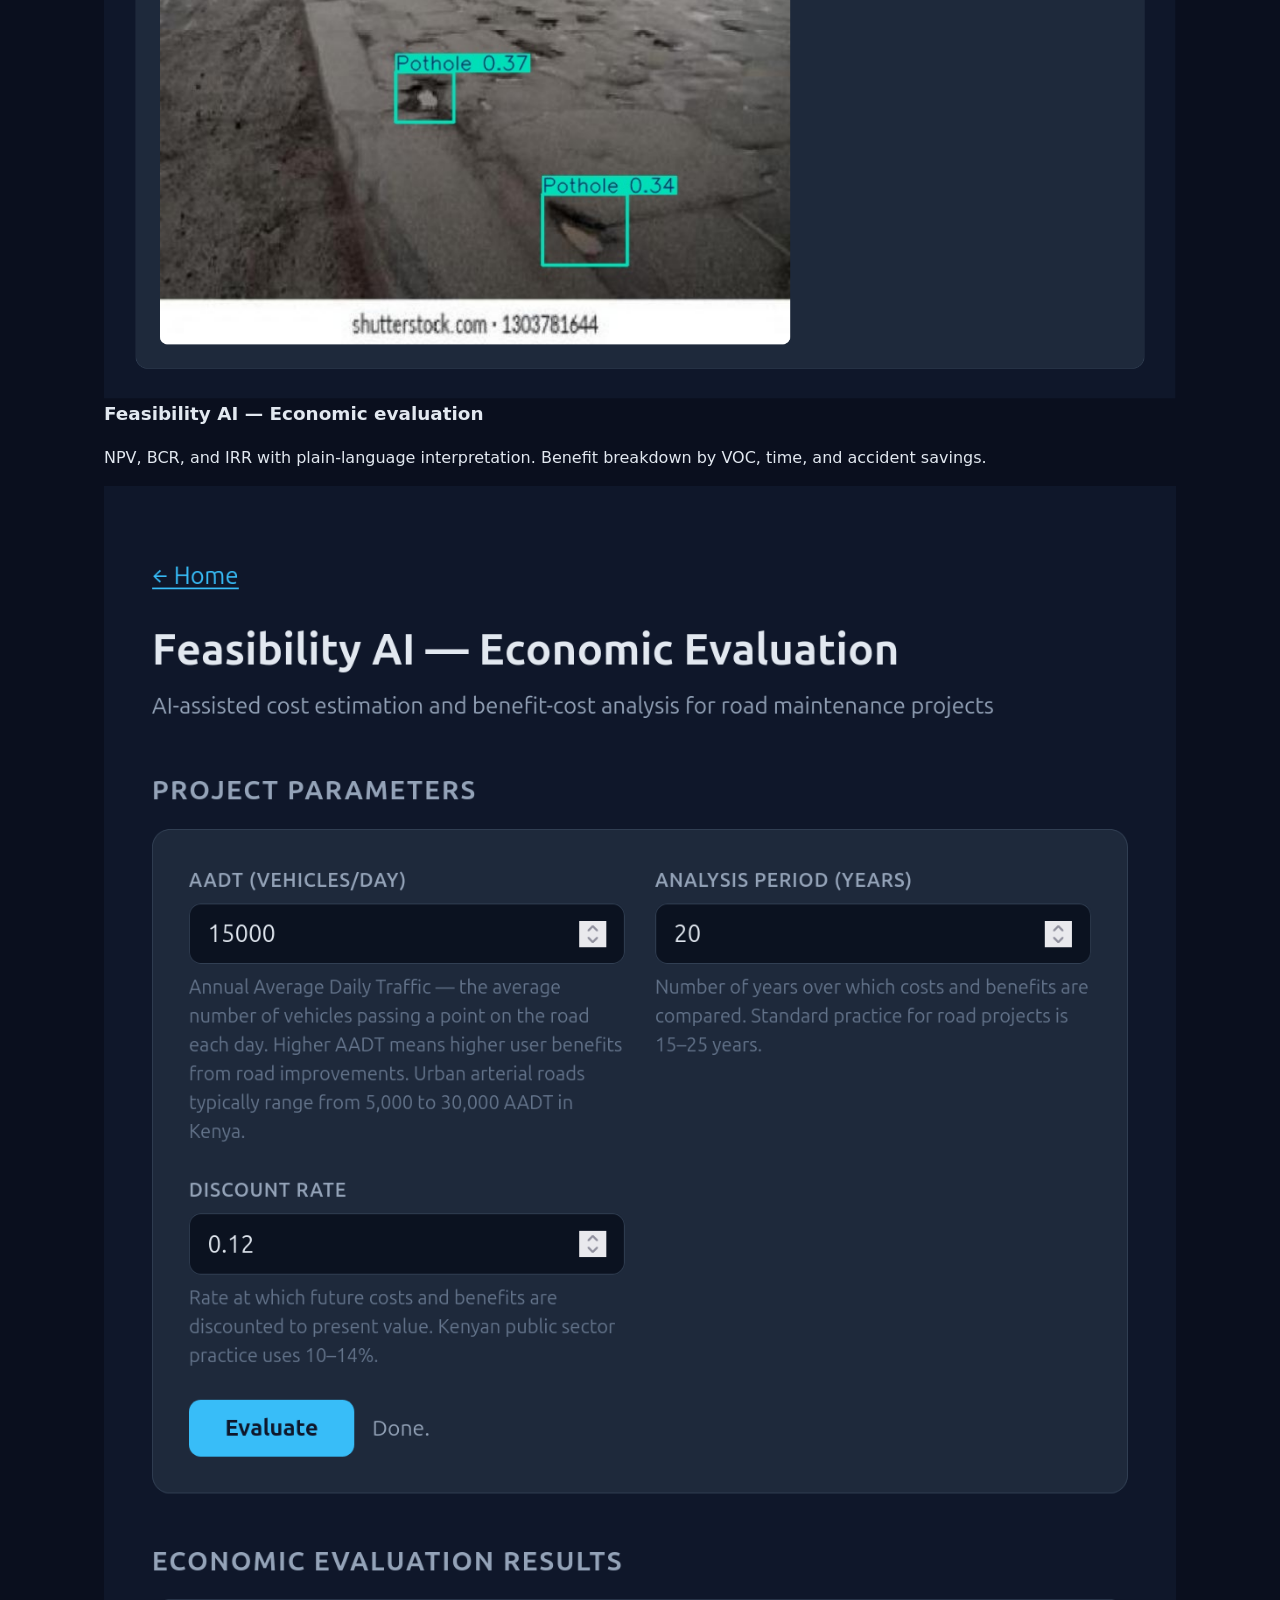
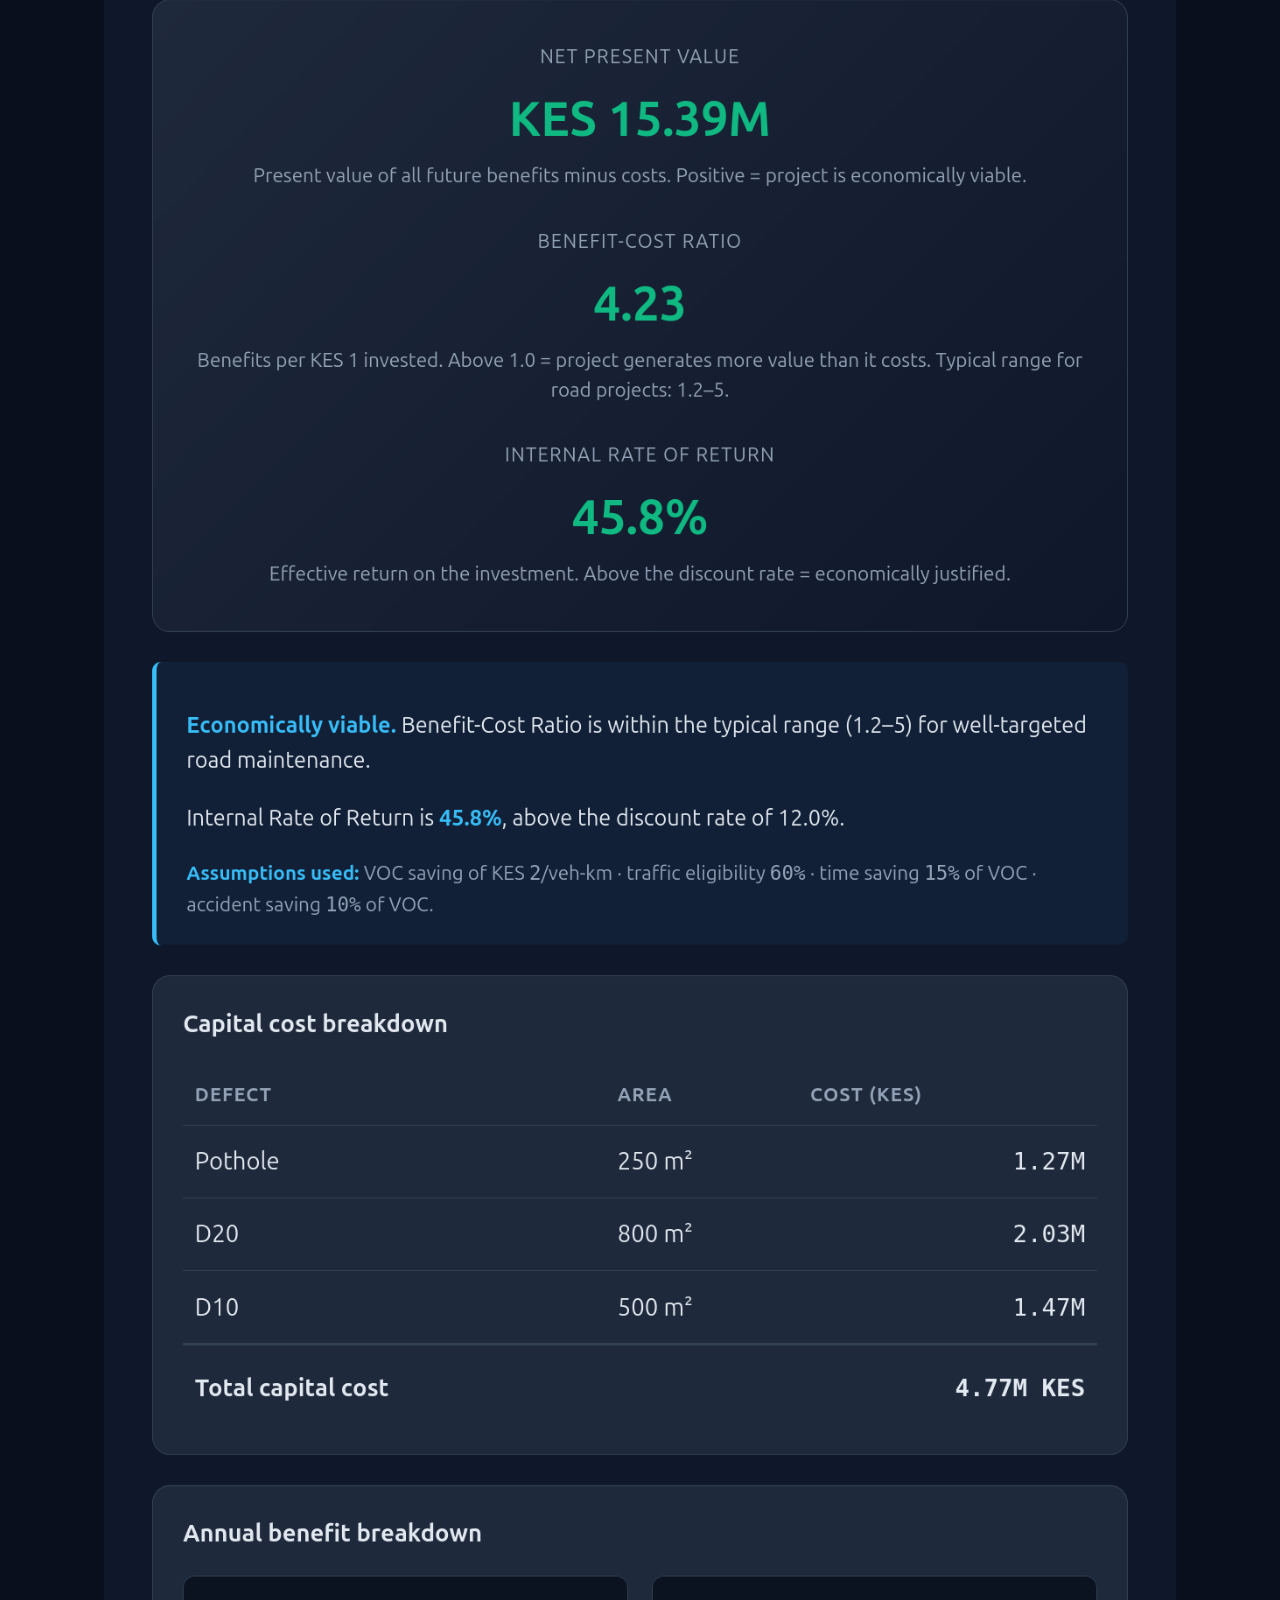
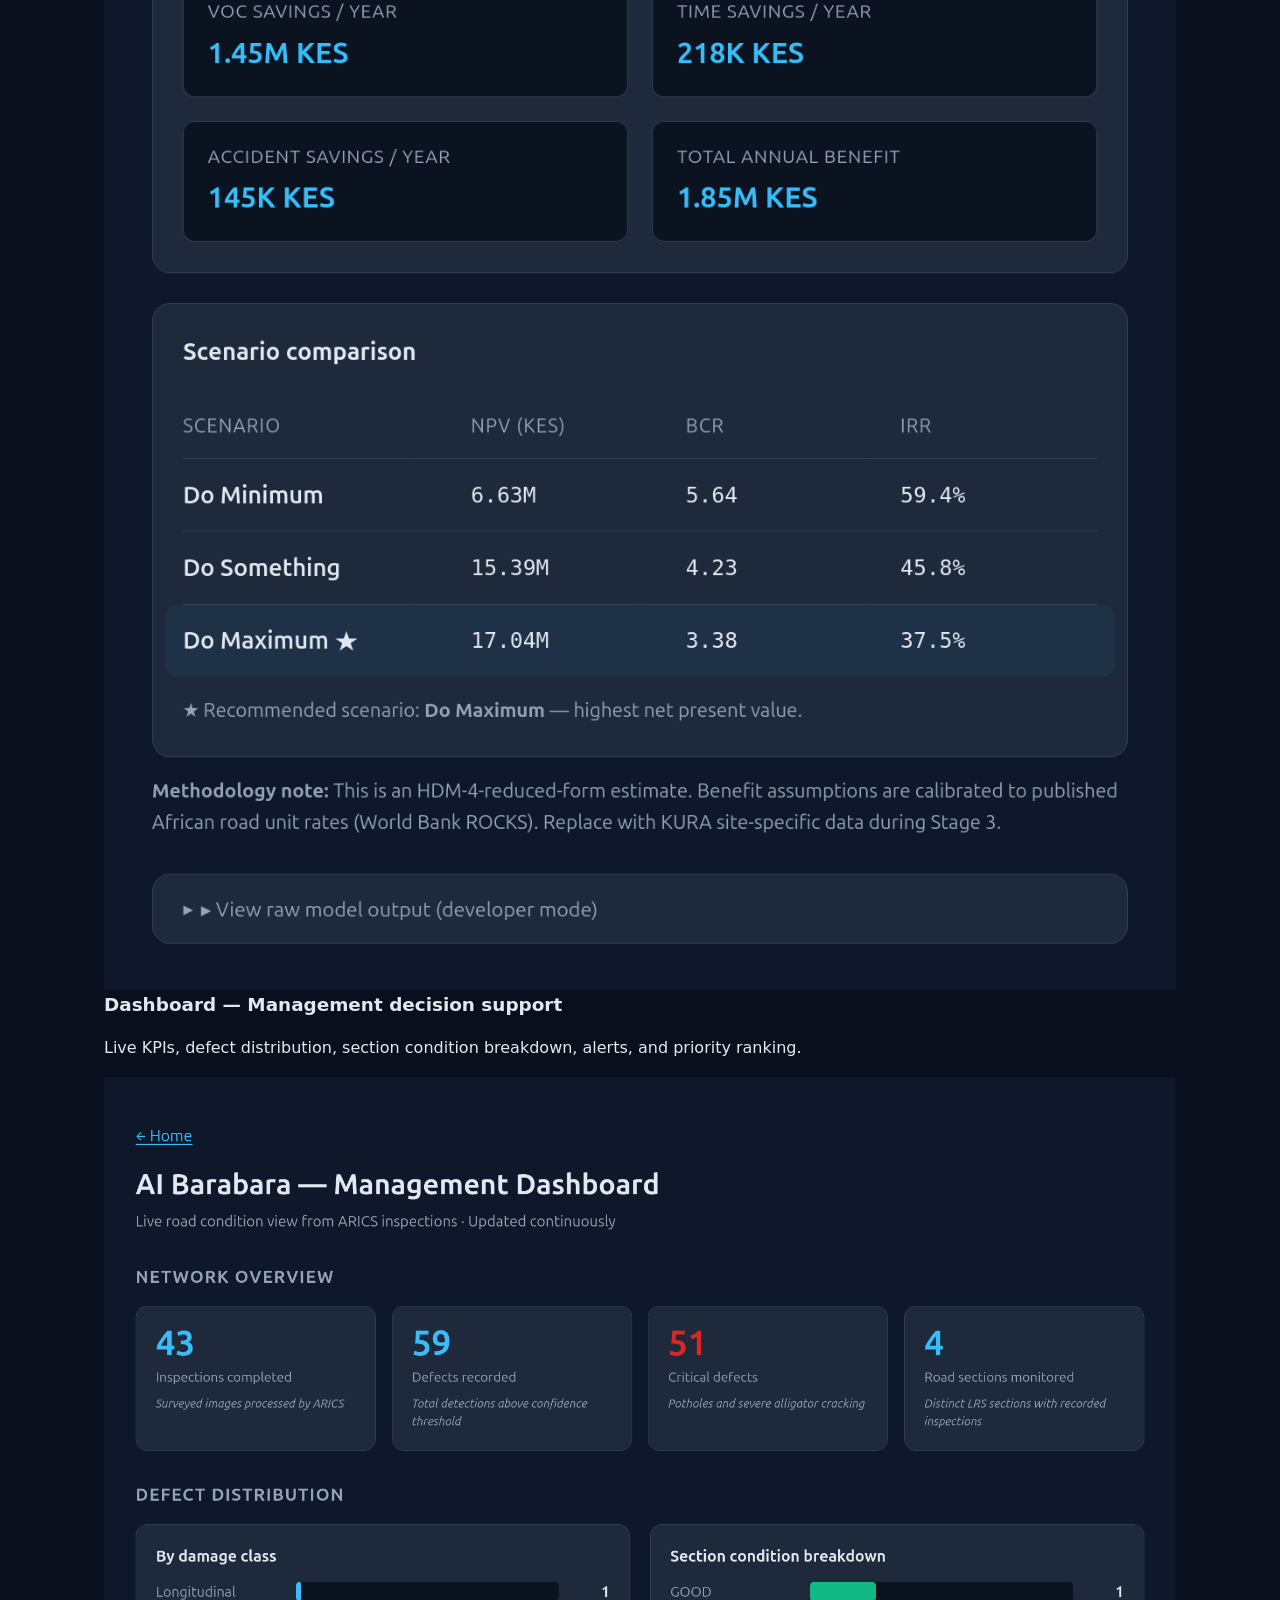
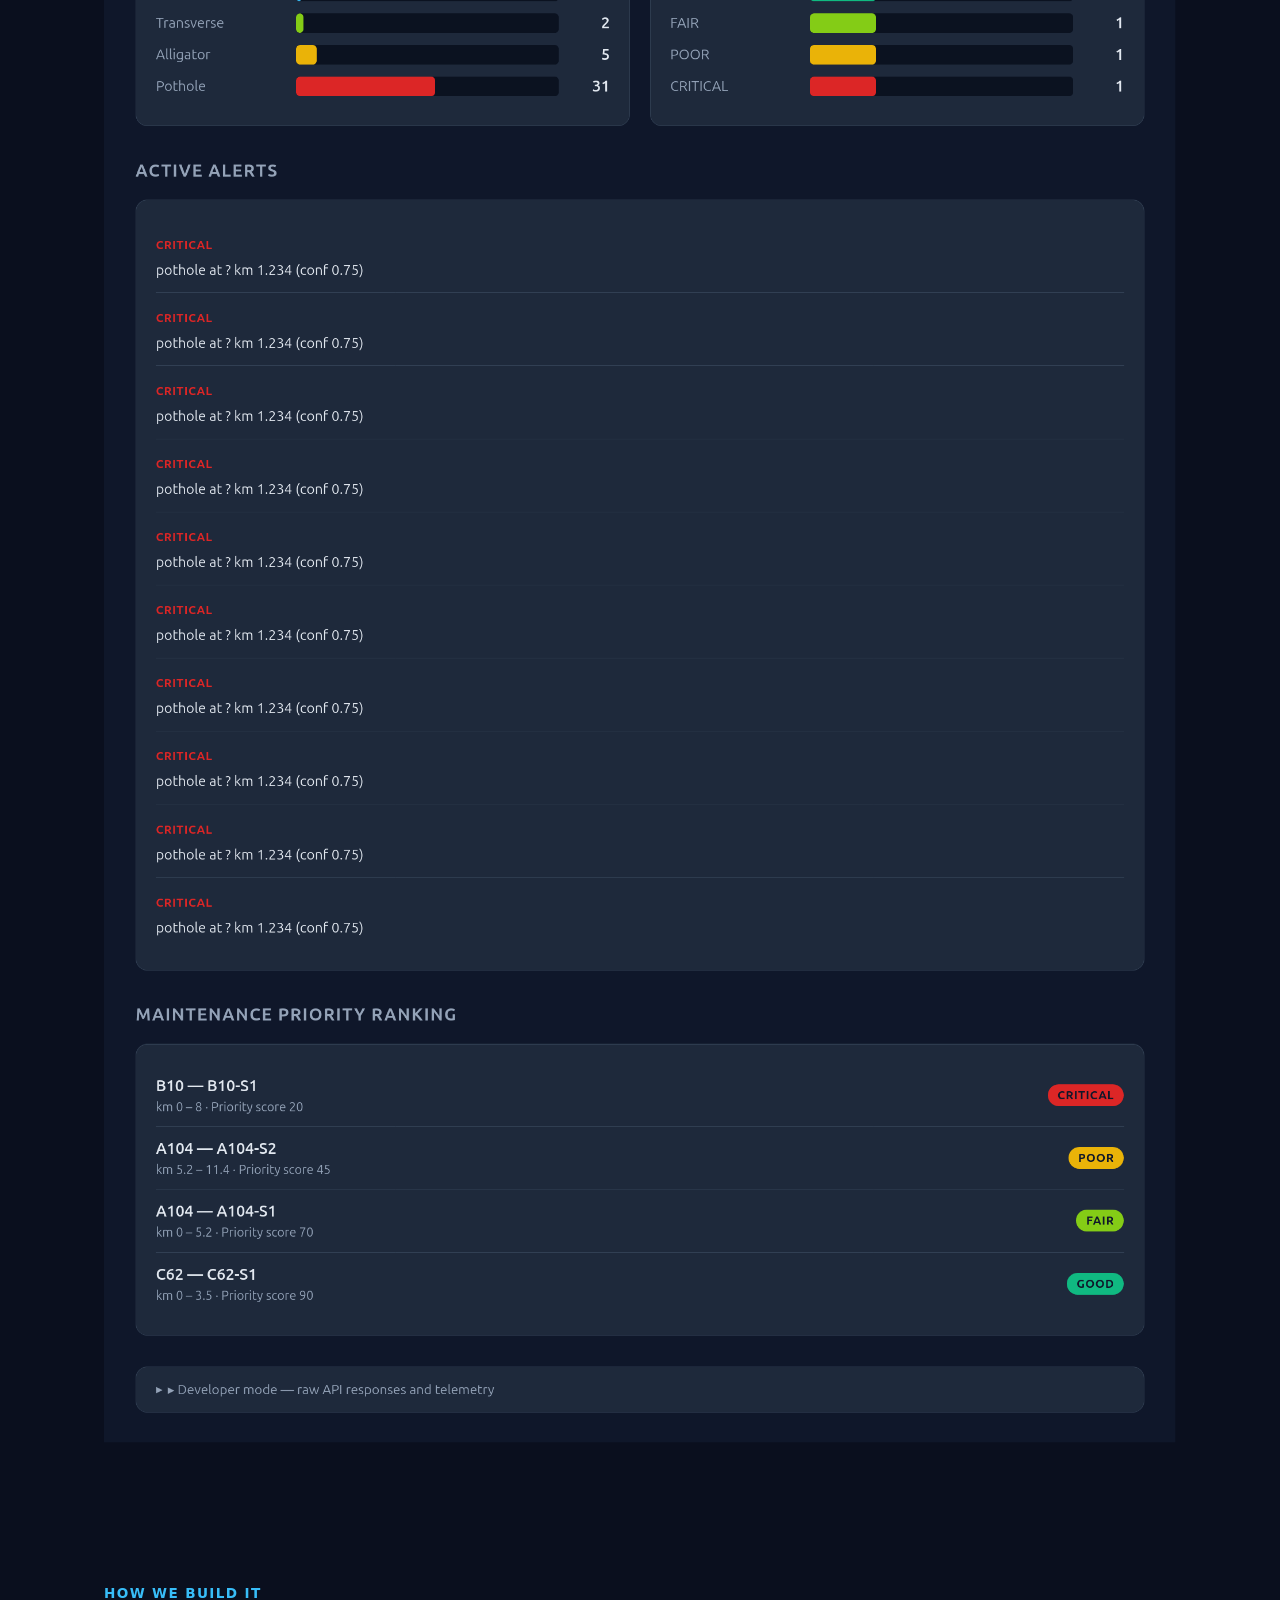
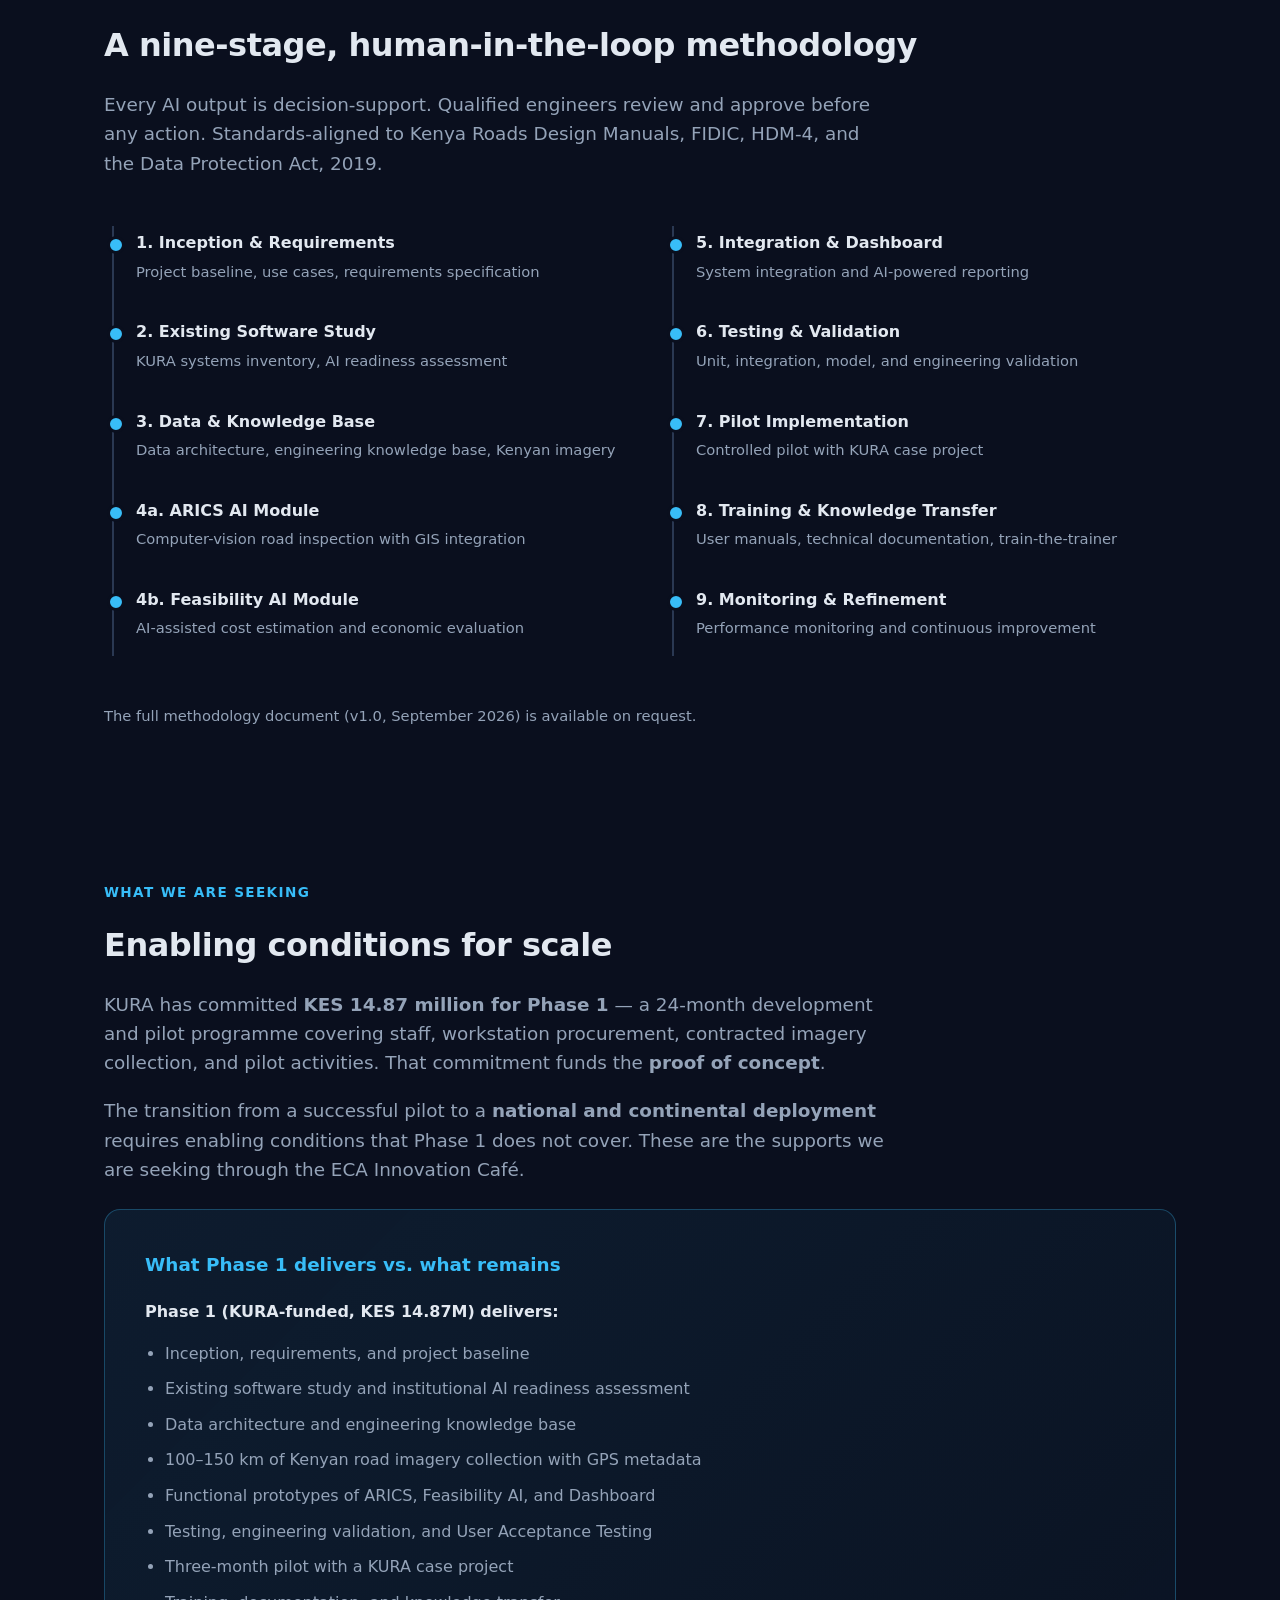
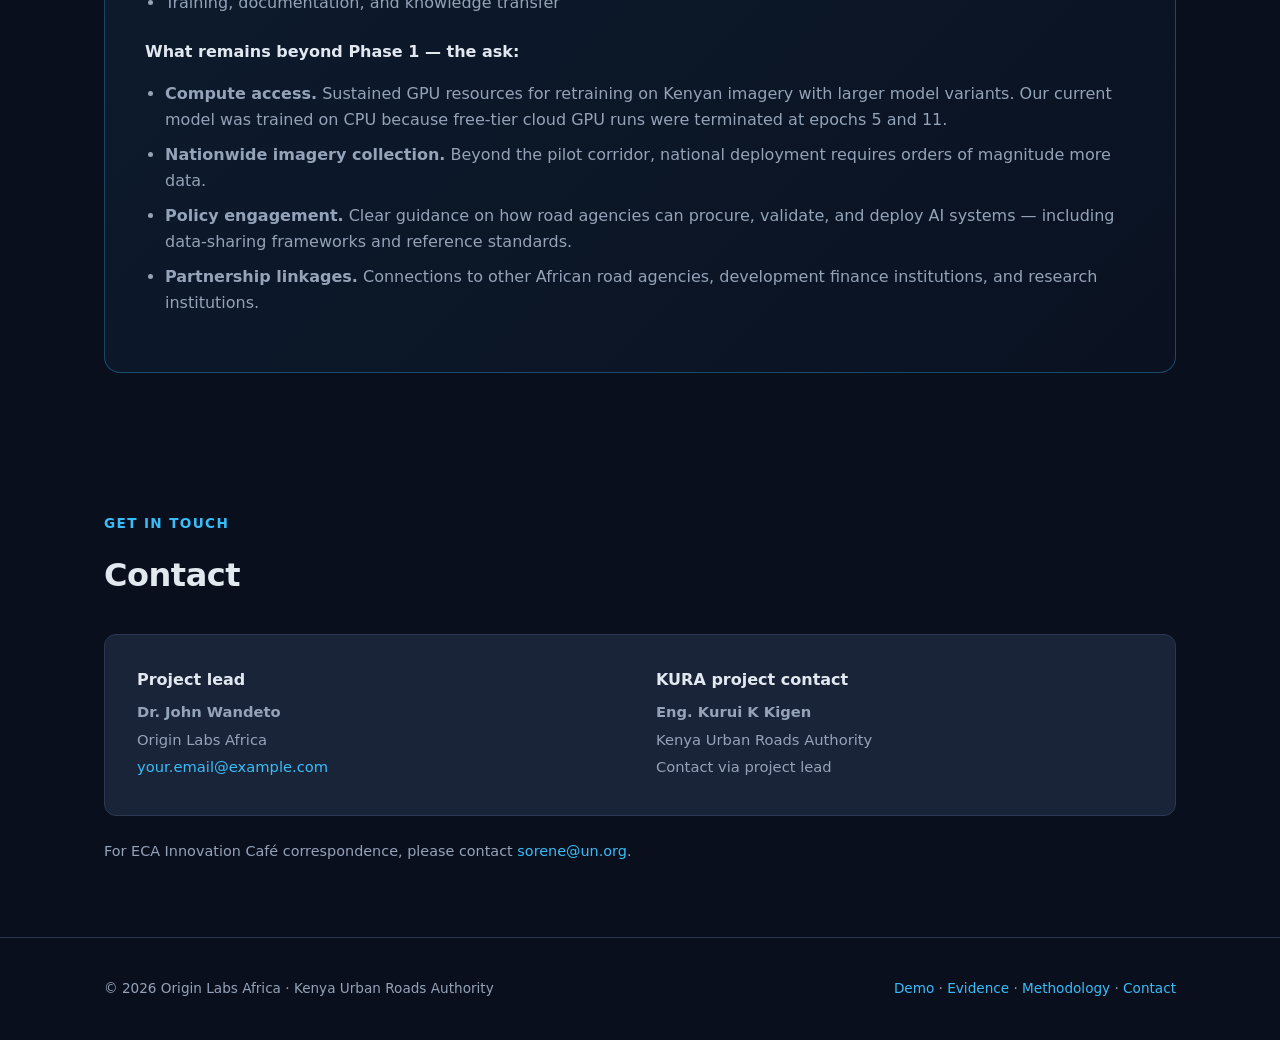
==== commit 548f555c: "screenshots added" ====
--- a/index.html
+++ b/index.html
@@ -430,57 +430,56 @@
 </section>
 
 <!-- ============================================================ -->
-<!-- SCREENSHOTS                                                   -->
-<!-- ============================================================ -->
-<section id="screenshots" class="tight">
+<!-- SCREENSHOTS — full-width, stacked, readable                   -->
+<!-- ============================================================ -->
+<section id="screenshots">
   <div class="wrap">
     <div class="kicker">Product preview</div>
     <h2>What the platform looks like</h2>
-
-    <div class="gallery" style="margin-top: 40px;">
-
-      <!-- ========================================================= -->
-      <!-- TO ADD SCREENSHOTS:                                       -->
-      <!-- 1. Save images into /images/ folder                       -->
-      <!-- 2. Replace the placeholder div with an <img> tag          -->
-      <!-- Example:                                                  -->
-      <!--   <img src="images/arics_report.png" alt="ARICS report">  -->
-      <!-- ========================================================= -->
-
-      <div class="shot">
-        <img src="images/arics_report.webm" alt="ARICS engineer-facing inspection report">
-        <div class="caption">
-          <h4>ARICS — Engineer-facing inspection report</h4>
-          <p>
-            Defect class, severity, confidence, chainage, cost band, and recommended
-            action in plain language. Raw JSON available in developer mode.
-          </p>
-        </div>
-      </div>
-
-      <div class="shot">
-        <div class="placeholder">📷 Feasibility AI screenshot</div>
-        <div class="caption">
-          <h4>Feasibility AI — Economic evaluation</h4>
-          <p>
-            NPV, BCR, and IRR with plain-language interpretation. Benefit breakdown
-            by VOC, time, and accident savings. Total capital cost row.
-          </p>
-        </div>
-      </div>
-
-      <div class="shot">
-        <div class="placeholder">📷 Dashboard screenshot</div>
-        <div class="caption">
-          <h4>Dashboard — Management decision support</h4>
-          <p>
-            Live KPIs, defect distribution, section condition breakdown, alerts, and
-            priority ranking across the monitored network.
-          </p>
-        </div>
-      </div>
-
-    </div>
+    <p class="lead">
+      Three screenshots from the live prototype, showing the engineer-facing
+      inspection report, the economic evaluation, and the management dashboard.
+    </p>
+
+    <!-- Screenshot 1 — ARICS -->
+    <div class="screenshot-block">
+      <div class="screenshot-header">
+        <h3>ARICS — Engineer-facing inspection report</h3>
+        <p>Defect class, severity, confidence, chainage, cost band, and recommended action in plain language.</p>
+      </div>
+      <div class="screenshot-frame">
+        <img src="images/arics1.png"
+             alt="ARICS engineer-facing inspection report"
+             loading="lazy">
+      </div>
+    </div>
+
+    <!-- Screenshot 2 — Feasibility -->
+    <div class="screenshot-block">
+      <div class="screenshot-header">
+        <h3>Feasibility AI — Economic evaluation</h3>
+        <p>NPV, BCR, and IRR with plain-language interpretation. Benefit breakdown by VOC, time, and accident savings.</p>
+      </div>
+      <div class="screenshot-frame">
+        <img src="images/feasibility1.png"
+             alt="Feasibility AI economic evaluation"
+             loading="lazy">
+      </div>
+    </div>
+
+    <!-- Screenshot 3 — Dashboard -->
+    <div class="screenshot-block">
+      <div class="screenshot-header">
+        <h3>Dashboard — Management decision support</h3>
+        <p>Live KPIs, defect distribution, section condition breakdown, alerts, and priority ranking.</p>
+      </div>
+      <div class="screenshot-frame">
+        <img src="images/dashboard1.png"
+             alt="Management dashboard"
+             loading="lazy">
+      </div>
+    </div>
+
   </div>
 </section>
 
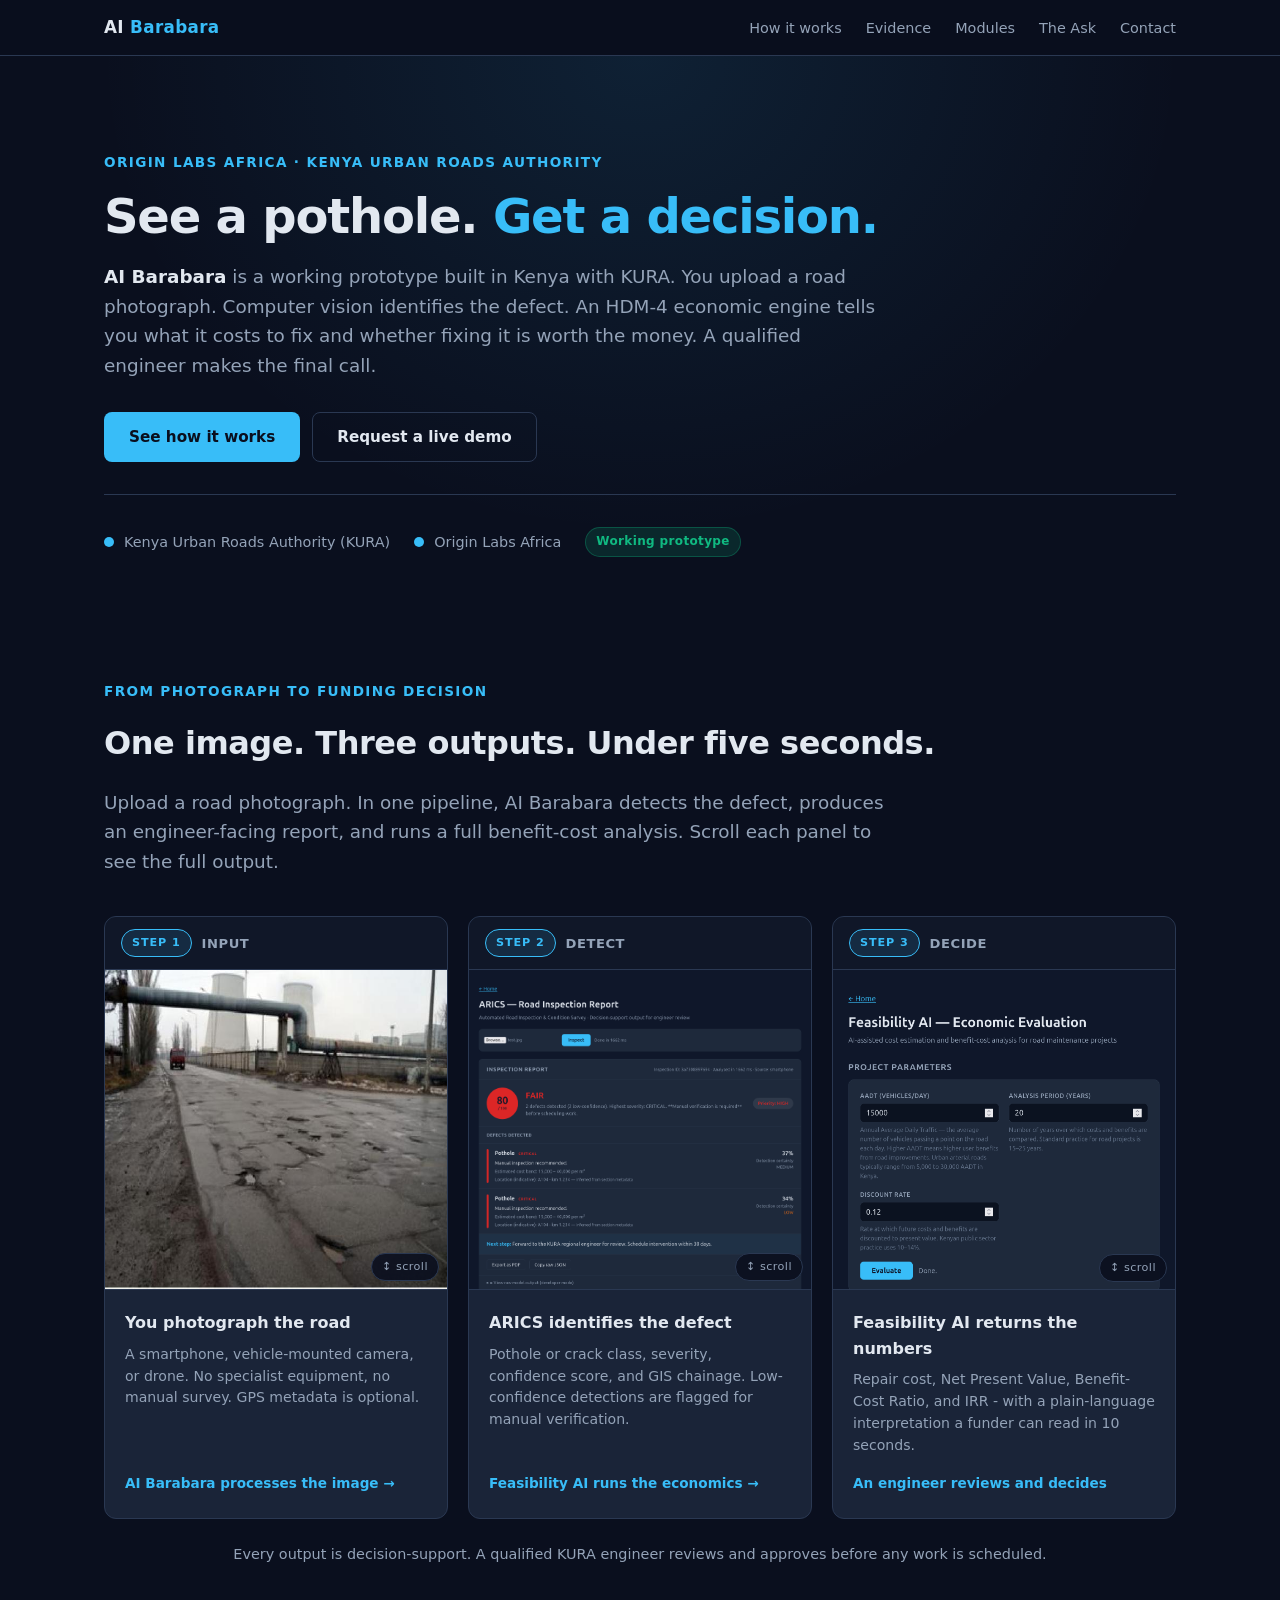
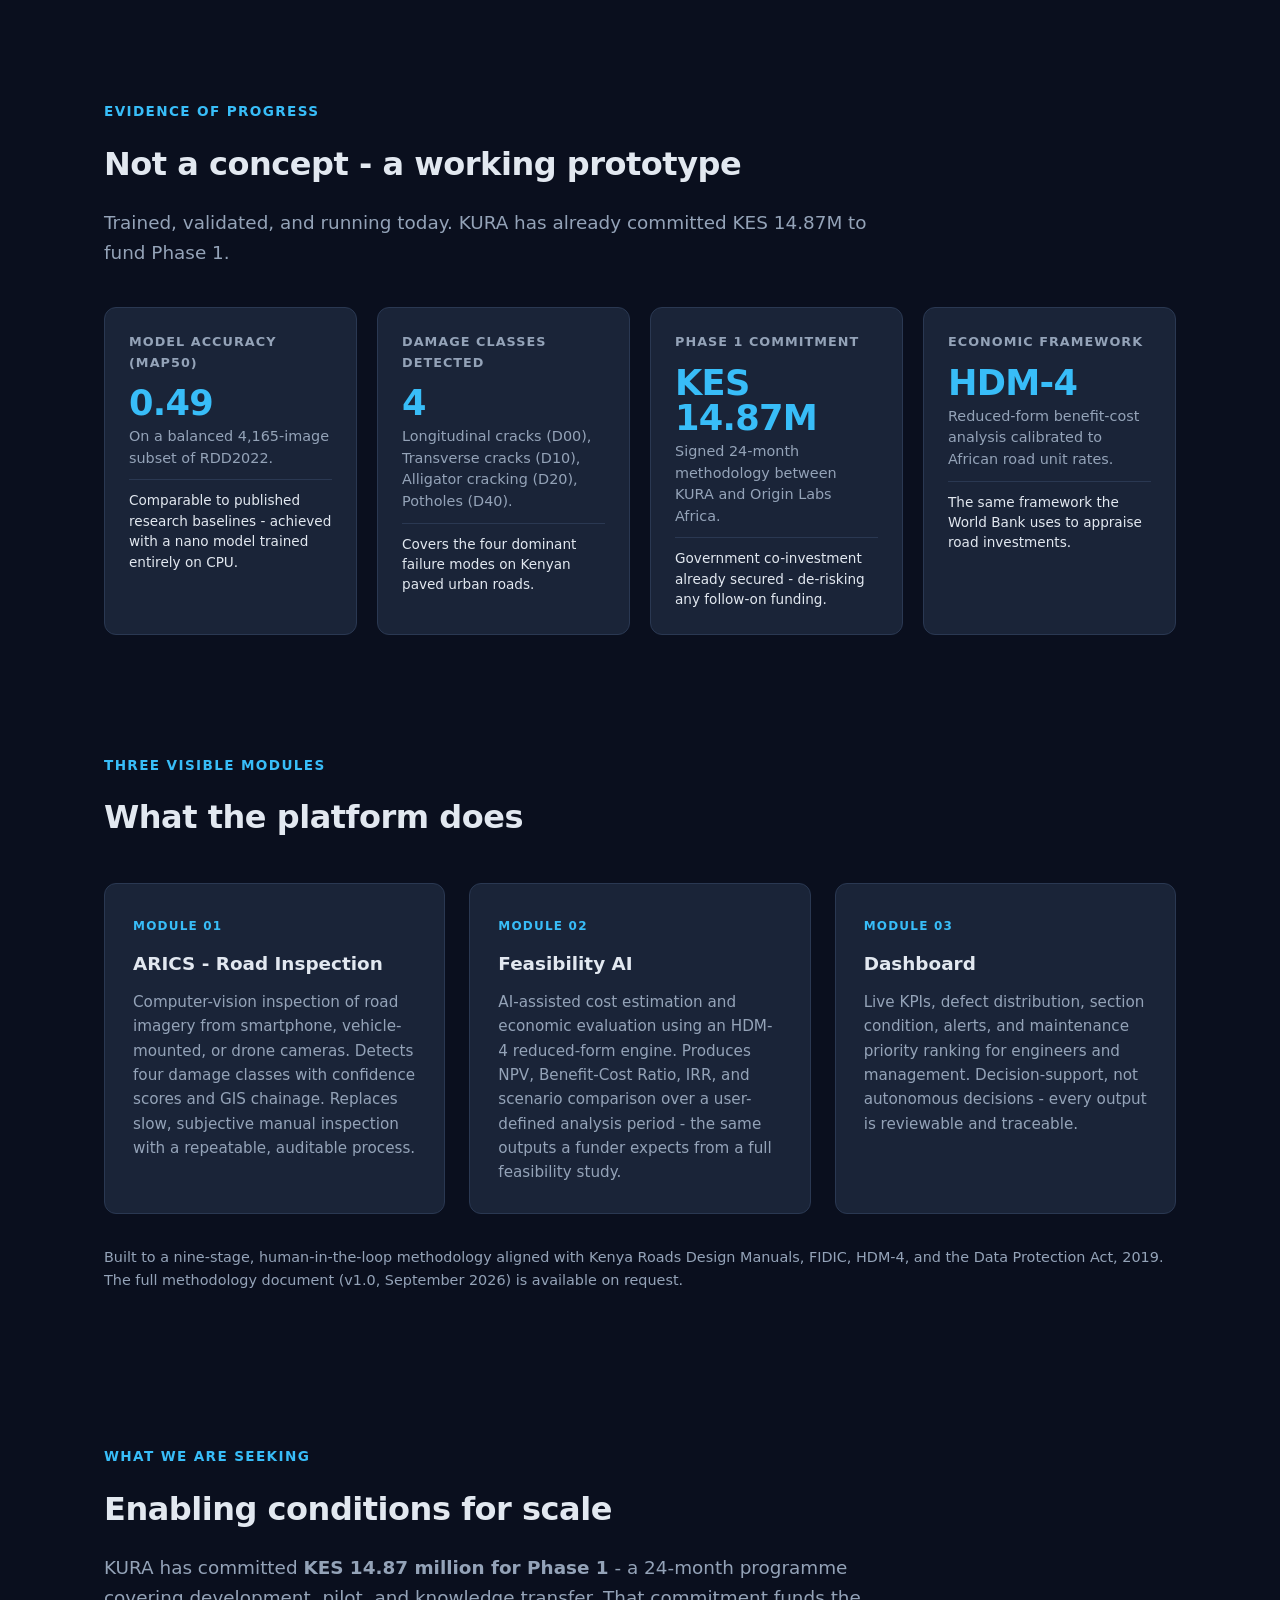
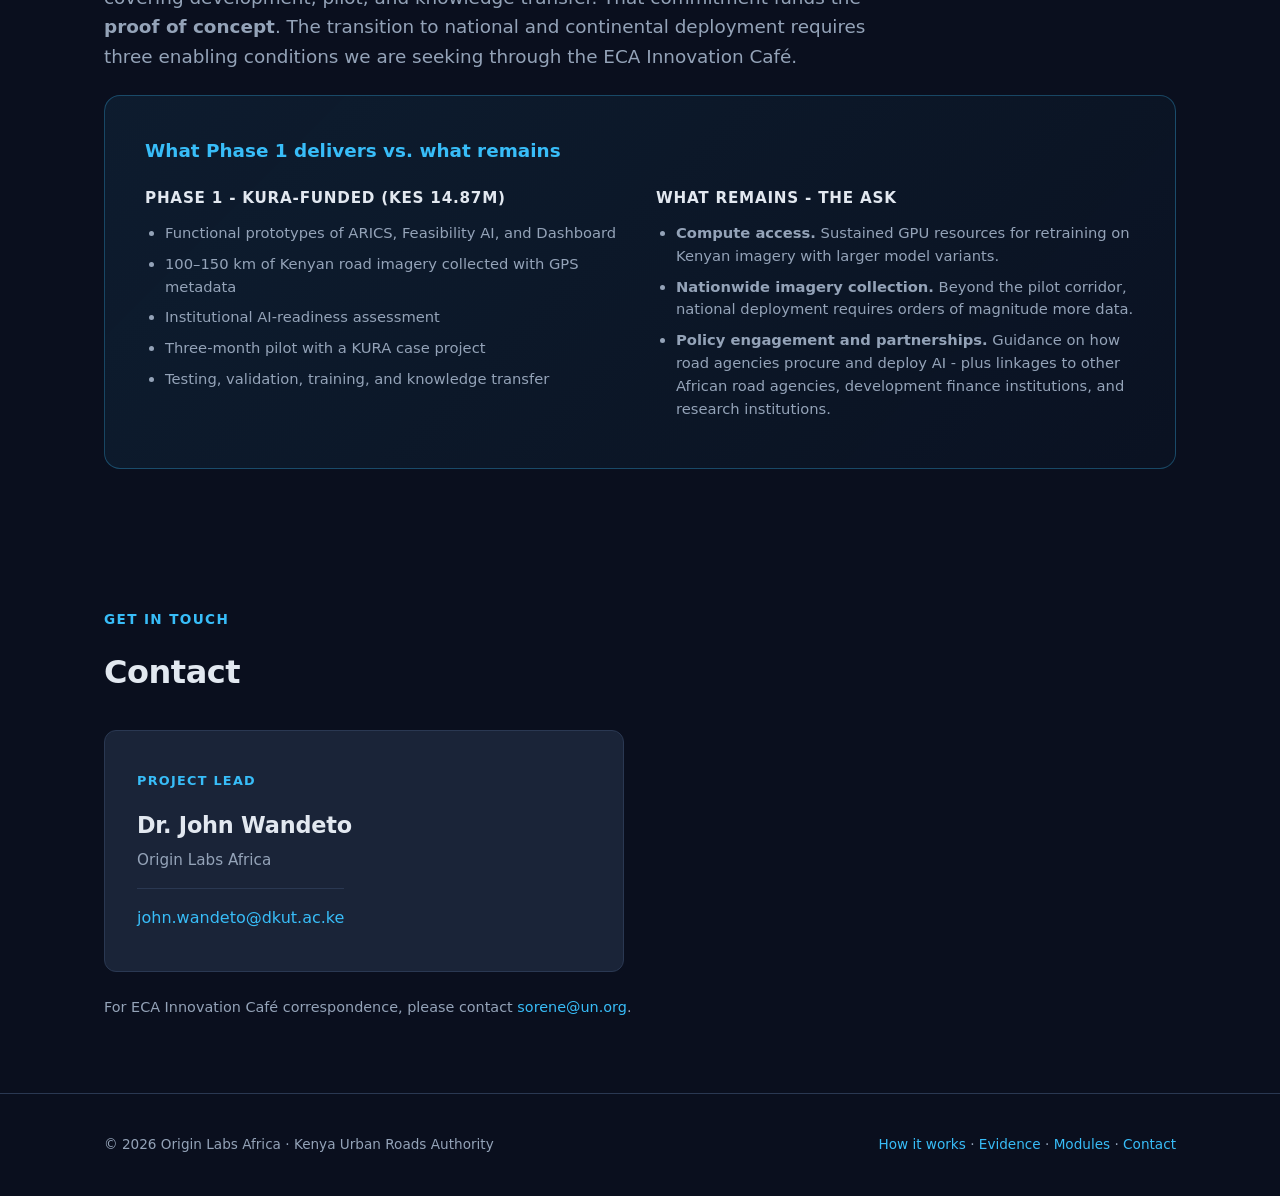
==== commit f6f8889e: "site redesigned" ====
--- a/index.html
+++ b/index.html
@@ -3,13 +3,13 @@
 <head>
 <meta charset="utf-8">
 <meta name="viewport" content="width=device-width, initial-scale=1">
-<title>AI Barabara — AI-Driven Road Project Management for Africa</title>
-<meta name="description" content="AI Barabara is an AI-driven road project management assistant developed in Kenya for KURA. Computer-vision road inspection, HDM-4-reduced-form feasibility analysis, and decision-support dashboarding.">
-
-<!-- Open Graph for social preview -->
-<meta property="og:title" content="AI Barabara — AI-Driven Road Project Management for Africa">
+<title>AI Barabara - See a pothole. Get a decision.</title>
+<meta name="description" content="AI Barabara is a working prototype built in Kenya with KURA. Computer vision inspects the road. HDM-4 economics decides if the repair pays for itself. Engineers make the call.">
+
+<meta property="og:title" content="AI Barabara - See a pothole. Get a decision.">
 <meta property="og:description" content="Working prototype developed with the Kenya Urban Roads Authority (KURA). 4-class road damage detection, HDM-4 feasibility analysis, and decision-support dashboard.">
 <meta property="og:type" content="website">
+<meta property="og:image" content="images/arics1.png">
 
 <style>
   :root {
@@ -38,7 +38,6 @@
   a:hover { text-decoration: underline; }
   img { max-width: 100%; display: block; }
 
-  /* --- Navigation --- */
   nav {
     position: sticky; top: 0; z-index: 100;
     background: rgba(10, 15, 30, 0.92);
@@ -56,14 +55,13 @@
   nav ul a:hover { color: var(--text); text-decoration: none; }
   @media (max-width: 720px) { nav ul { display: none; } }
 
-  /* --- Layout --- */
   .wrap { max-width: var(--max); margin: 0 auto; padding: 0 24px; }
   section { padding: 80px 0; }
   section.tight { padding: 60px 0; }
   @media (max-width: 720px) { section { padding: 56px 0; } }
 
-  h1 { font-size: 2.8rem; line-height: 1.15; margin: 0 0 16px;
-       letter-spacing: -0.02em; font-weight: 700; }
+  h1 { font-size: 3rem; line-height: 1.1; margin: 0 0 20px;
+       letter-spacing: -0.025em; font-weight: 700; }
   h2 { font-size: 2rem; margin: 0 0 16px; letter-spacing: -0.015em; font-weight: 700; }
   h3 { font-size: 1.15rem; margin: 0 0 12px; font-weight: 600; }
   @media (max-width: 720px) { h1 { font-size: 2rem; } h2 { font-size: 1.5rem; } }
@@ -75,12 +73,12 @@
   .lead { font-size: 1.15rem; color: var(--muted); max-width: 780px; }
   .muted { color: var(--muted); }
 
-  /* --- Hero --- */
   .hero {
     padding: 96px 0 64px;
     background: radial-gradient(ellipse at top, rgba(56,189,248,0.10), transparent 60%);
   }
   .hero h1 span { color: var(--accent); }
+  .hero .lead strong { color: var(--text); font-weight: 600; }
   .partners {
     display: flex; gap: 24px; align-items: center; flex-wrap: wrap;
     margin-top: 32px; padding-top: 32px; border-top: 1px solid var(--border);
@@ -93,43 +91,125 @@
     width: 10px; height: 10px; border-radius: 50%; background: var(--accent);
   }
 
-  /* --- Buttons --- */
   .btn-row { display: flex; gap: 12px; flex-wrap: wrap; margin-top: 32px; }
   .btn {
     display: inline-block; padding: 12px 24px; border-radius: 8px;
     font-weight: 600; font-size: 0.95rem; transition: all 0.15s;
     border: 1px solid transparent; cursor: pointer;
   }
-  .btn-primary {
-    background: var(--accent); color: #0a0f1e;
-  }
+  .btn-primary { background: var(--accent); color: #0a0f1e; }
   .btn-primary:hover { background: #7dd3fc; text-decoration: none; }
-  .btn-secondary {
-    background: transparent; color: var(--text); border-color: var(--border);
-  }
+  .btn-secondary { background: transparent; color: var(--text); border-color: var(--border); }
   .btn-secondary:hover { border-color: var(--accent); color: var(--accent); text-decoration: none; }
 
-  /* --- Video --- */
-  .video-wrap {
-    position: relative; width: 100%; padding-bottom: 56.25%; /* 16:9 */
-    border-radius: 12px; overflow: hidden;
+  /* --- Three-panel pipeline with scrollable frames --- */
+  .pipeline {
+    display: grid;
+    grid-template-columns: 1fr 1fr 1fr;
+    gap: 20px;
+    margin-top: 40px;
+    align-items: stretch;
+  }
+  @media (max-width: 900px) { .pipeline { grid-template-columns: 1fr; } }
+
+  .pipeline-step {
+    background: var(--card);
     border: 1px solid var(--border);
-    background: #000;
-  }
-  .video-wrap iframe {
-    position: absolute; top: 0; left: 0;
-    width: 100%; height: 100%; border: 0;
-  }
-  .video-placeholder {
-    position: absolute; inset: 0;
-    display: flex; flex-direction: column; justify-content: center; align-items: center;
-    background: linear-gradient(135deg, #111a2e, #0a0f1e);
-    color: var(--muted); font-size: 1rem; gap: 12px; text-align: center; padding: 24px;
-  }
-  .video-placeholder .icon { font-size: 3rem; color: var(--accent); }
-  .video-caption { color: var(--muted); font-size: 0.9rem; margin-top: 12px; text-align: center; }
-
-  /* --- Metrics --- */
+    border-radius: 12px;
+    overflow: hidden;
+    display: flex;
+    flex-direction: column;
+  }
+
+  /* Step badge now sits ABOVE the image, in its own bar */
+  .step-bar {
+    padding: 12px 16px;
+    border-bottom: 1px solid var(--border);
+    background: rgba(10, 15, 30, 0.6);
+    display: flex; align-items: center; gap: 10px;
+  }
+  .step-bar .step-badge {
+    background: rgba(56,189,248,0.12);
+    border: 1px solid var(--accent);
+    color: var(--accent);
+    font-size: 0.7rem; font-weight: 700;
+    letter-spacing: 0.08em;
+    padding: 4px 10px;
+    border-radius: 999px;
+    white-space: nowrap;
+  }
+  .step-bar .step-title {
+    font-size: 0.82rem; color: var(--muted); font-weight: 600;
+    letter-spacing: 0.04em; text-transform: uppercase;
+  }
+
+  /* Scrollable image frame */
+  .img-scroll {
+    position: relative;
+    height: 320px;
+    background: #0a0f1e;
+    overflow-y: auto;
+    overflow-x: hidden;
+    border-bottom: 1px solid var(--border);
+    scrollbar-width: thin;
+    scrollbar-color: var(--border) transparent;
+    -webkit-overflow-scrolling: touch;
+  }
+  .img-scroll::-webkit-scrollbar { width: 8px; }
+  .img-scroll::-webkit-scrollbar-track { background: transparent; }
+  .img-scroll::-webkit-scrollbar-thumb {
+    background: var(--border); border-radius: 4px;
+  }
+  .img-scroll::-webkit-scrollbar-thumb:hover { background: var(--accent); }
+
+  .img-scroll img {
+    width: 100%;
+    height: auto;
+    display: block;
+    /* No object-fit - we want the natural aspect ratio so the user
+       can scroll through the full screenshot */
+  }
+  .img-scroll .placeholder {
+    color: var(--muted); font-size: 0.85rem; text-align: center;
+    padding: 60px 24px; display: block;
+  }
+
+  /* "Scroll to explore" hint chip pinned to the bottom-right of the frame */
+  .scroll-hint {
+    position: sticky;
+    bottom: 8px;
+    float: right;
+    margin-right: 8px;
+    background: rgba(10, 15, 30, 0.9);
+    border: 1px solid var(--border);
+    color: var(--muted);
+    font-size: 0.7rem;
+    padding: 4px 10px;
+    border-radius: 999px;
+    pointer-events: none;
+    letter-spacing: 0.04em;
+  }
+
+  .pipeline-step .caption {
+    padding: 20px 20px 24px;
+    flex: 1;
+    display: flex; flex-direction: column;
+  }
+  .pipeline-step .caption h4 {
+    margin: 0 0 8px; font-size: 1rem; font-weight: 600;
+  }
+  .pipeline-step .caption p {
+    margin: 0; color: var(--muted); font-size: 0.88rem; line-height: 1.55;
+  }
+  .pipeline-step .caption .arrow {
+    margin-top: auto; padding-top: 16px;
+    color: var(--accent); font-size: 0.85rem; font-weight: 600;
+  }
+  @media (max-width: 900px) {
+    .pipeline-step .caption .arrow::after { content: " ↓"; }
+    .pipeline-step .caption .arrow span { display: none; }
+  }
+
   .metrics {
     display: grid; grid-template-columns: repeat(auto-fit, minmax(220px, 1fr));
     gap: 20px;
@@ -143,12 +223,18 @@
   .metric .value { font-size: 2.2rem; font-weight: 700; color: var(--accent);
                    line-height: 1; margin: 12px 0 6px; letter-spacing: -0.02em; }
   .metric .desc { color: var(--muted); font-size: 0.9rem; line-height: 1.5; }
-
-  /* --- Feature grid --- */
-  .grid {
-    display: grid; grid-template-columns: repeat(auto-fit, minmax(280px, 1fr));
-    gap: 24px;
-  }
+  .metric .sowhat {
+    color: var(--text); font-size: 0.85rem; line-height: 1.5;
+    margin-top: 10px; padding-top: 10px;
+    border-top: 1px solid var(--border);
+  }
+
+  .grid-3 {
+    display: grid; grid-template-columns: repeat(3, 1fr);
+    gap: 24px; margin-top: 40px;
+  }
+  @media (max-width: 900px) { .grid-3 { grid-template-columns: 1fr; } }
+
   .card {
     background: var(--card); border: 1px solid var(--border);
     border-radius: 12px; padding: 28px;
@@ -159,74 +245,56 @@
   }
   .card p { color: var(--muted); margin: 0; font-size: 0.95rem; line-height: 1.6; }
 
-  /* --- Screenshot gallery --- */
-  .gallery {
-    display: grid; grid-template-columns: repeat(auto-fit, minmax(300px, 1fr));
-    gap: 24px;
-  }
-  .shot {
-    background: var(--card); border: 1px solid var(--border);
-    border-radius: 12px; overflow: hidden;
-  }
-  .shot img {
-    width: 100%; display: block; background: #0a0f1e;
-    aspect-ratio: 16 / 10; object-fit: cover;
-  }
-  .shot .placeholder {
-    aspect-ratio: 16 / 10; display: flex; align-items: center;
-    justify-content: center; color: var(--muted); font-size: 0.9rem;
-    background: #0a0f1e;
-  }
-  .shot .caption {
-    padding: 16px 20px; border-top: 1px solid var(--border);
-  }
-  .shot .caption h4 { margin: 0 0 6px; font-size: 1rem; }
-  .shot .caption p { margin: 0; color: var(--muted); font-size: 0.85rem; line-height: 1.5; }
-
-  /* --- Timeline --- */
-  .timeline { position: relative; padding-left: 32px; }
-  .timeline::before {
-    content: ''; position: absolute; left: 8px; top: 8px; bottom: 8px;
-    width: 2px; background: var(--border);
-  }
-  .timeline-item { position: relative; padding: 12px 0 24px; }
-  .timeline-item::before {
-    content: ''; position: absolute; left: -29px; top: 18px;
-    width: 12px; height: 12px; border-radius: 50%;
-    background: var(--accent); border: 3px solid var(--bg);
-  }
-  .timeline-item h4 { margin: 0 0 4px; font-size: 1rem; }
-  .timeline-item p { margin: 0; color: var(--muted); font-size: 0.92rem; }
-
-  /* --- Ask box --- */
   .ask {
     background: linear-gradient(135deg, rgba(56,189,248,0.08), rgba(56,189,248,0.02));
     border: 1px solid rgba(56,189,248,0.3);
     border-radius: 16px; padding: 40px; margin-top: 24px;
   }
-  .ask h3 { color: var(--accent); }
-  .ask ul { padding-left: 20px; color: var(--muted); }
-  .ask li { margin: 10px 0; line-height: 1.6; }
-
-  /* --- Contact --- */
-  .contact {
-    background: var(--card); border: 1px solid var(--border);
-    border-radius: 12px; padding: 32px;
-    display: grid; grid-template-columns: 1fr 1fr; gap: 32px;
-  }
-  @media (max-width: 720px) { .contact { grid-template-columns: 1fr; } }
-  .contact h4 { margin: 0 0 8px; font-size: 1rem; }
-  .contact p { margin: 4px 0; color: var(--muted); font-size: 0.92rem; }
-
-  /* --- Footer --- */
+  .ask h3 { color: var(--accent); margin-top: 0; }
+  .ask-row {
+    display: grid; grid-template-columns: 1fr 1fr; gap: 32px; margin-top: 20px;
+  }
+  @media (max-width: 720px) { .ask-row { grid-template-columns: 1fr; } }
+  .ask-row h4 {
+    margin: 0 0 12px; font-size: 0.95rem; color: var(--text);
+    text-transform: uppercase; letter-spacing: 0.05em;
+  }
+  .ask-row ul { padding-left: 20px; color: var(--muted); margin: 0; }
+  .ask-row li { margin: 8px 0; line-height: 1.55; font-size: 0.92rem; }
+
+  /* --- Contact - single centered card --- */
+  .contact-single {
+    background: var(--card);
+    border: 1px solid var(--border);
+    border-radius: 12px;
+    padding: 40px 32px;
+    margin-top: 32px;
+    max-width: 520px;
+  }
+  .contact-single h4 {
+    margin: 0 0 16px; font-size: 0.8rem;
+    color: var(--accent); font-weight: 600;
+    text-transform: uppercase; letter-spacing: 0.1em;
+  }
+  .contact-single .name {
+    font-size: 1.4rem; font-weight: 700; margin: 0 0 4px;
+    letter-spacing: -0.01em;
+  }
+  .contact-single .org {
+    color: var(--muted); font-size: 0.95rem; margin: 0 0 16px;
+  }
+  .contact-single .email {
+    font-size: 1rem; padding-top: 16px;
+    border-top: 1px solid var(--border);
+    display: inline-block;
+  }
+
   footer {
     border-top: 1px solid var(--border); padding: 40px 0;
     color: var(--muted); font-size: 0.85rem; text-align: center;
   }
   footer .wrap { display: flex; justify-content: space-between; flex-wrap: wrap; gap: 16px; }
 
-  /* --- Utility --- */
-  .divider { height: 1px; background: var(--border); margin: 64px 0; }
   .badge {
     display: inline-block; padding: 4px 10px; border-radius: 999px;
     font-size: 0.75rem; font-weight: 600; letter-spacing: 0.03em;
@@ -237,41 +305,33 @@
 </head>
 <body>
 
-<!-- ============================================================ -->
-<!-- NAVIGATION                                                    -->
-<!-- ============================================================ -->
 <nav>
   <div class="inner">
     <div class="brand">AI <span>Barabara</span></div>
     <ul>
-      <li><a href="#demo">Demo</a></li>
+      <li><a href="#how">How it works</a></li>
       <li><a href="#evidence">Evidence</a></li>
-      <li><a href="#screenshots">Screenshots</a></li>
-      <li><a href="#methodology">Methodology</a></li>
+      <li><a href="#modules">Modules</a></li>
       <li><a href="#ask">The Ask</a></li>
       <li><a href="#contact">Contact</a></li>
     </ul>
   </div>
 </nav>
 
-<!-- ============================================================ -->
-<!-- HERO                                                          -->
-<!-- ============================================================ -->
 <header class="hero">
   <div class="wrap">
     <div class="kicker">Origin Labs Africa · Kenya Urban Roads Authority</div>
-    <h1>AI Barabara — <span>AI-driven road project management</span> for Africa.</h1>
+    <h1>See a pothole. <span>Get a decision.</span></h1>
     <p class="lead">
-      A working prototype that uses computer vision to inspect roads, AI-assisted
-      economic analysis to prioritise maintenance, and a decision-support dashboard
-      for road engineers and management. Developed in Kenya with KURA.
+      <strong>AI Barabara</strong> is a working prototype built in Kenya with KURA.
+      You upload a road photograph. Computer vision identifies the defect.
+      An HDM-4 economic engine tells you what it costs to fix and whether
+      fixing it is worth the money. A qualified engineer makes the final call.
     </p>
 
     <div class="btn-row">
-      <a class="btn btn-primary" href="#demo">Watch the demo</a>
-      <a class="btn btn-secondary" href="#evidence">See the evidence</a>
-      <!-- Update the HF link once your Space is live: -->
-      <a class="btn btn-secondary" href="#ask">Live demo on request</a>
+      <a class="btn btn-primary" href="#how">See how it works</a>
+      <a class="btn btn-secondary" href="#ask">Request a live demo</a>
     </div>
 
     <div class="partners">
@@ -282,74 +342,112 @@
   </div>
 </header>
 
-<!-- ============================================================ -->
-<!-- VIDEO                                                         -->
-<!-- ============================================================ -->
-<section id="demo" class="tight">
+<section id="how" class="tight">
   <div class="wrap">
-    <div class="kicker">Live demo</div>
-    <h2>See AI Barabara in action</h2>
+    <div class="kicker">From photograph to funding decision</div>
+    <h2>One image. Three outputs. Under five seconds.</h2>
     <p class="lead">
-      Upload a road photograph. The ARICS module detects potholes and three crack
-      classes, assigns severity, and produces an engineer-facing report. The
-      Feasibility module then computes repair cost, benefit-cost ratio, and
-      internal rate of return for the section.
+      Upload a road photograph. In one pipeline, AI Barabara detects the defect,
+      produces an engineer-facing report, and runs a full benefit-cost analysis.
+      Scroll each panel to see the full output.
     </p>
 
-    <div style="margin-top: 32px;">
-      <div class="video-wrap">
-
-        <!-- ========================================================= -->
-        <!-- TO ADD YOUR VIDEO:                                        -->
-        <!-- 1. Upload the MP4 to YouTube as Unlisted                  -->
-        <!-- 2. Copy the video ID from the URL                         -->
-        <!--    e.g. https://www.youtube.com/watch?v=ABC123def45       -->
-        <!-- 3. The ID is "ABC123def45"                                -->
-        <!-- 4. Replace YOUR_VIDEO_ID below with that ID               -->
-        <!-- 5. Uncomment the iframe and delete the placeholder div    -->
-        <!-- ========================================================= -->
-
-        <!-- <iframe
-          src="https://www.youtube.com/embed/YOUR_VIDEO_ID"
-          title="AI Barabara demo"
-          allow="accelerometer; autoplay; clipboard-write; encrypted-media; gyroscope; picture-in-picture"
-          allowfullscreen></iframe> -->
-
-        <!-- Placeholder until video is uploaded: -->
-        <div class="video-placeholder">
-          <div class="icon">▶</div>
-          <div>Demo video coming soon</div>
-          <div style="font-size:0.85rem;">A 2–3 minute walkthrough will be embedded here</div>
-        </div>
-
-      </div>
-      <div class="video-caption">
-        AI Barabara — live road inspection, feasibility analysis, and dashboard walkthrough
-      </div>
-    </div>
+    <div class="pipeline">
+
+      <!-- Step 1: Input photo -->
+      <div class="pipeline-step">
+        <div class="step-bar">
+          <span class="step-badge">STEP 1</span>
+          <span class="step-title">Input</span>
+        </div>
+        <div class="img-scroll">
+          <img src="images/input-road.jpg"
+               alt="Input road photograph showing potholes"
+               loading="lazy"
+               onerror="this.style.display='none'; this.parentElement.innerHTML='<span class=\'placeholder\'>Input road photograph<br><span style=\'font-size:0.8rem;opacity:0.7\'>Add images/input-road.jpg</span></span>'">
+          <span class="scroll-hint">↕ scroll</span>
+        </div>
+        <div class="caption">
+          <h4>You photograph the road</h4>
+          <p>
+            A smartphone, vehicle-mounted camera, or drone. No specialist
+            equipment, no manual survey. GPS metadata is optional.
+          </p>
+          <div class="arrow">AI Barabara processes the image <span>→</span></div>
+        </div>
+      </div>
+
+      <!-- Step 2: ARICS output -->
+      <div class="pipeline-step">
+        <div class="step-bar">
+          <span class="step-badge">STEP 2</span>
+          <span class="step-title">Detect</span>
+        </div>
+        <div class="img-scroll">
+          <img src="images/arics1.png"
+               alt="ARICS annotated output showing detected potholes"
+               loading="lazy"
+               onerror="this.style.display='none'; this.parentElement.innerHTML='<span class=\'placeholder\'>ARICS annotated output<br><span style=\'font-size:0.8rem;opacity:0.7\'>Add images/arics1.png</span></span>'">
+          <span class="scroll-hint">↕ scroll</span>
+        </div>
+        <div class="caption">
+          <h4>ARICS identifies the defect</h4>
+          <p>
+            Pothole or crack class, severity, confidence score, and GIS chainage.
+            Low-confidence detections are flagged for manual verification.
+          </p>
+          <div class="arrow">Feasibility AI runs the economics <span>→</span></div>
+        </div>
+      </div>
+
+      <!-- Step 3: Feasibility output -->
+      <div class="pipeline-step">
+        <div class="step-bar">
+          <span class="step-badge">STEP 3</span>
+          <span class="step-title">Decide</span>
+        </div>
+        <div class="img-scroll">
+          <img src="images/feasibility1.png"
+               alt="Feasibility AI economic evaluation showing NPV, BCR, and IRR"
+               loading="lazy"
+               onerror="this.style.display='none'; this.parentElement.innerHTML='<span class=\'placeholder\'>Feasibility AI report<br><span style=\'font-size:0.8rem;opacity:0.7\'>Add images/feasibility1.png</span></span>'">
+          <span class="scroll-hint">↕ scroll</span>
+        </div>
+        <div class="caption">
+          <h4>Feasibility AI returns the numbers</h4>
+          <p>
+            Repair cost, Net Present Value, Benefit-Cost Ratio, and IRR - with a
+            plain-language interpretation a funder can read in 10 seconds.
+          </p>
+          <div class="arrow">An engineer reviews and decides</div>
+        </div>
+      </div>
+
+    </div>
+
+    <p class="muted" style="margin-top: 24px; font-size: 0.9rem; text-align: center;">
+      Every output is decision-support. A qualified KURA engineer reviews and approves before any work is scheduled.
+    </p>
   </div>
 </section>
 
-<!-- ============================================================ -->
-<!-- KEY METRICS                                                   -->
-<!-- ============================================================ -->
 <section id="evidence" class="tight">
   <div class="wrap">
     <div class="kicker">Evidence of progress</div>
-    <h2>Not a concept — a working prototype</h2>
+    <h2>Not a concept - a working prototype</h2>
     <p class="lead">
-      The ARICS road damage model is trained, validated, and running. The Feasibility
-      AI module produces HDM-4-reduced-form economic outputs. The Dashboard aggregates
-      both into live decision support.
+      Trained, validated, and running today. KURA has already committed
+      KES 14.87M to fund Phase 1.
     </p>
 
     <div class="metrics" style="margin-top: 40px;">
       <div class="metric">
         <div class="label">Model accuracy (mAP50)</div>
         <div class="value">0.49</div>
-        <div class="desc">
-          On a balanced 4,165-image subset of RDD2022. Comparable to published
-          baselines for a nano model trained entirely on CPU.
+        <div class="desc">On a balanced 4,165-image subset of RDD2022.</div>
+        <div class="sowhat">
+          Comparable to published research baselines - achieved with a nano model
+          trained entirely on CPU.
         </div>
       </div>
       <div class="metric">
@@ -359,43 +457,48 @@
           Longitudinal cracks (D00), Transverse cracks (D10),
           Alligator cracking (D20), Potholes (D40).
         </div>
+        <div class="sowhat">
+          Covers the four dominant failure modes on Kenyan paved urban roads.
+        </div>
       </div>
       <div class="metric">
         <div class="label">Phase 1 commitment</div>
         <div class="value">KES 14.87M</div>
         <div class="desc">
-          Signed 24-month methodology between KURA and Origin Labs Africa,
-          covering development, pilot, and knowledge transfer.
+          Signed 24-month methodology between KURA and Origin Labs Africa.
+        </div>
+        <div class="sowhat">
+          Government co-investment already secured - de-risking any follow-on funding.
         </div>
       </div>
       <div class="metric">
         <div class="label">Economic framework</div>
         <div class="value">HDM-4</div>
         <div class="desc">
-          Reduced-form benefit-cost analysis calibrated to published African
-          road unit rates (World Bank ROCKS).
+          Reduced-form benefit-cost analysis calibrated to African road unit rates.
+        </div>
+        <div class="sowhat">
+          The same framework the World Bank uses to appraise road investments.
         </div>
       </div>
     </div>
   </div>
 </section>
 
-<!-- ============================================================ -->
-<!-- WHAT IT DOES                                                  -->
-<!-- ============================================================ -->
-<section class="tight">
+<section id="modules" class="tight">
   <div class="wrap">
-    <div class="kicker">Four integrated modules</div>
-    <h2>One platform, the full road management cycle</h2>
-
-    <div class="grid" style="margin-top: 40px;">
+    <div class="kicker">Three visible modules</div>
+    <h2>What the platform does</h2>
+
+    <div class="grid-3">
       <div class="card">
         <div class="num">MODULE 01</div>
-        <h3>ARICS — Road Inspection</h3>
+        <h3>ARICS - Road Inspection</h3>
         <p>
-          Computer-vision inspection of road imagery — vehicle-mounted, drone, or
-          smartphone — detecting four road damage classes with confidence scores
-          and GIS chainage. Replaces slow, subjective manual inspection.
+          Computer-vision inspection of road imagery from smartphone,
+          vehicle-mounted, or drone cameras. Detects four damage classes with
+          confidence scores and GIS chainage. Replaces slow, subjective manual
+          inspection with a repeatable, auditable process.
         </p>
       </div>
       <div class="card">
@@ -403,236 +506,91 @@
         <h3>Feasibility AI</h3>
         <p>
           AI-assisted cost estimation and economic evaluation using an HDM-4
-          reduced-form engine. Produces NPV, Benefit-Cost Ratio, IRR, and scenario
-          comparison over a user-defined analysis period.
+          reduced-form engine. Produces NPV, Benefit-Cost Ratio, IRR, and
+          scenario comparison over a user-defined analysis period - the same
+          outputs a funder expects from a full feasibility study.
         </p>
       </div>
       <div class="card">
         <div class="num">MODULE 03</div>
-        <h3>Existing Software Study</h3>
-        <p>
-          Institutional AI-readiness assessment covering data availability,
-          governance, ICT infrastructure, and capacity — establishing the baseline
-          for integration with KURA's existing systems.
-        </p>
-      </div>
-      <div class="card">
-        <div class="num">MODULE 04</div>
         <h3>Dashboard</h3>
         <p>
-          AI-powered reporting for engineers and management: KPIs, alerts,
-          maintenance priority ranking, and management reports. Decision support,
-          not autonomous decisions.
+          Live KPIs, defect distribution, section condition, alerts, and
+          maintenance priority ranking for engineers and management.
+          Decision-support, not autonomous decisions - every output is
+          reviewable and traceable.
         </p>
       </div>
     </div>
+
+    <p class="muted" style="margin-top: 32px; font-size: 0.9rem;">
+      Built to a nine-stage, human-in-the-loop methodology aligned with Kenya Roads Design Manuals,
+      FIDIC, HDM-4, and the Data Protection Act, 2019. The full methodology document
+      (v1.0, September 2026) is available on request.
+    </p>
   </div>
 </section>
 
-<!-- ============================================================ -->
-<!-- SCREENSHOTS — full-width, stacked, readable                   -->
-<!-- ============================================================ -->
-<section id="screenshots">
-  <div class="wrap">
-    <div class="kicker">Product preview</div>
-    <h2>What the platform looks like</h2>
-    <p class="lead">
-      Three screenshots from the live prototype, showing the engineer-facing
-      inspection report, the economic evaluation, and the management dashboard.
-    </p>
-
-    <!-- Screenshot 1 — ARICS -->
-    <div class="screenshot-block">
-      <div class="screenshot-header">
-        <h3>ARICS — Engineer-facing inspection report</h3>
-        <p>Defect class, severity, confidence, chainage, cost band, and recommended action in plain language.</p>
-      </div>
-      <div class="screenshot-frame">
-        <img src="images/arics1.png"
-             alt="ARICS engineer-facing inspection report"
-             loading="lazy">
-      </div>
-    </div>
-
-    <!-- Screenshot 2 — Feasibility -->
-    <div class="screenshot-block">
-      <div class="screenshot-header">
-        <h3>Feasibility AI — Economic evaluation</h3>
-        <p>NPV, BCR, and IRR with plain-language interpretation. Benefit breakdown by VOC, time, and accident savings.</p>
-      </div>
-      <div class="screenshot-frame">
-        <img src="images/feasibility1.png"
-             alt="Feasibility AI economic evaluation"
-             loading="lazy">
-      </div>
-    </div>
-
-    <!-- Screenshot 3 — Dashboard -->
-    <div class="screenshot-block">
-      <div class="screenshot-header">
-        <h3>Dashboard — Management decision support</h3>
-        <p>Live KPIs, defect distribution, section condition breakdown, alerts, and priority ranking.</p>
-      </div>
-      <div class="screenshot-frame">
-        <img src="images/dashboard1.png"
-             alt="Management dashboard"
-             loading="lazy">
-      </div>
-    </div>
-
-  </div>
-</section>
-
-<!-- ============================================================ -->
-<!-- METHODOLOGY                                                   -->
-<!-- ============================================================ -->
-<section id="methodology" class="tight">
-  <div class="wrap">
-    <div class="kicker">How we build it</div>
-    <h2>A nine-stage, human-in-the-loop methodology</h2>
-    <p class="lead">
-      Every AI output is decision-support. Qualified engineers review and approve
-      before any action. Standards-aligned to Kenya Roads Design Manuals, FIDIC,
-      HDM-4, and the Data Protection Act, 2019.
-    </p>
-
-    <div style="display: grid; grid-template-columns: 1fr 1fr; gap: 48px; margin-top: 40px;"
-         class="methodology-grid">
-      <div class="timeline">
-        <div class="timeline-item">
-          <h4>1. Inception & Requirements</h4>
-          <p>Project baseline, use cases, requirements specification</p>
-        </div>
-        <div class="timeline-item">
-          <h4>2. Existing Software Study</h4>
-          <p>KURA systems inventory, AI readiness assessment</p>
-        </div>
-        <div class="timeline-item">
-          <h4>3. Data & Knowledge Base</h4>
-          <p>Data architecture, engineering knowledge base, Kenyan imagery</p>
-        </div>
-        <div class="timeline-item">
-          <h4>4a. ARICS AI Module</h4>
-          <p>Computer-vision road inspection with GIS integration</p>
-        </div>
-        <div class="timeline-item">
-          <h4>4b. Feasibility AI Module</h4>
-          <p>AI-assisted cost estimation and economic evaluation</p>
-        </div>
-      </div>
-
-      <div class="timeline">
-        <div class="timeline-item">
-          <h4>5. Integration & Dashboard</h4>
-          <p>System integration and AI-powered reporting</p>
-        </div>
-        <div class="timeline-item">
-          <h4>6. Testing & Validation</h4>
-          <p>Unit, integration, model, and engineering validation</p>
-        </div>
-        <div class="timeline-item">
-          <h4>7. Pilot Implementation</h4>
-          <p>Controlled pilot with KURA case project</p>
-        </div>
-        <div class="timeline-item">
-          <h4>8. Training & Knowledge Transfer</h4>
-          <p>User manuals, technical documentation, train-the-trainer</p>
-        </div>
-        <div class="timeline-item">
-          <h4>9. Monitoring & Refinement</h4>
-          <p>Performance monitoring and continuous improvement</p>
-        </div>
-      </div>
-    </div>
-
-    <p class="muted" style="margin-top: 40px; font-size: 0.92rem;">
-      The full methodology document (v1.0, September 2026) is available on request.
-    </p>
-  </div>
-</section>
-
-<!-- ============================================================ -->
-<!-- THE ASK                                                       -->
-<!-- ============================================================ -->
 <section id="ask">
   <div class="wrap">
     <div class="kicker">What we are seeking</div>
     <h2>Enabling conditions for scale</h2>
 
     <p class="lead">
-      KURA has committed <strong>KES 14.87 million for Phase 1</strong> — a 24-month
-      development and pilot programme covering staff, workstation procurement,
-      contracted imagery collection, and pilot activities. That commitment funds the
-      <strong>proof of concept</strong>.
-    </p>
-
-    <p class="lead" style="margin-top: 16px;">
-      The transition from a successful pilot to a <strong>national and continental
-      deployment</strong> requires enabling conditions that Phase 1 does not cover.
-      These are the supports we are seeking through the ECA Innovation Café.
+      KURA has committed <strong>KES 14.87 million for Phase 1</strong> - a 24-month
+      programme covering development, pilot, and knowledge transfer. That commitment
+      funds the <strong>proof of concept</strong>. The transition to national and
+      continental deployment requires three enabling conditions we are seeking
+      through the ECA Innovation Café.
     </p>
 
     <div class="ask">
       <h3>What Phase 1 delivers vs. what remains</h3>
 
-      <p style="margin-top: 20px;"><strong>Phase 1 (KURA-funded, KES 14.87M) delivers:</strong></p>
-      <ul>
-        <li>Inception, requirements, and project baseline</li>
-        <li>Existing software study and institutional AI readiness assessment</li>
-        <li>Data architecture and engineering knowledge base</li>
-        <li>100–150 km of Kenyan road imagery collection with GPS metadata</li>
-        <li>Functional prototypes of ARICS, Feasibility AI, and Dashboard</li>
-        <li>Testing, engineering validation, and User Acceptance Testing</li>
-        <li>Three-month pilot with a KURA case project</li>
-        <li>Training, documentation, and knowledge transfer</li>
-      </ul>
-
-      <p style="margin-top: 24px;"><strong>What remains beyond Phase 1 — the ask:</strong></p>
-      <ul>
-        <li>
-          <strong>Compute access.</strong> Sustained GPU resources for retraining on
-          Kenyan imagery with larger model variants. Our current model was trained
-          on CPU because free-tier cloud GPU runs were terminated at epochs 5 and 11.
-        </li>
-        <li>
-          <strong>Nationwide imagery collection.</strong> Beyond the pilot corridor,
-          national deployment requires orders of magnitude more data.
-        </li>
-        <li>
-          <strong>Policy engagement.</strong> Clear guidance on how road agencies can
-          procure, validate, and deploy AI systems — including data-sharing frameworks
-          and reference standards.
-        </li>
-        <li>
-          <strong>Partnership linkages.</strong> Connections to other African road
-          agencies, development finance institutions, and research institutions.
-        </li>
-      </ul>
+      <div class="ask-row">
+        <div>
+          <h4>Phase 1 - KURA-funded (KES 14.87M)</h4>
+          <ul>
+            <li>Functional prototypes of ARICS, Feasibility AI, and Dashboard</li>
+            <li>100–150 km of Kenyan road imagery collected with GPS metadata</li>
+            <li>Institutional AI-readiness assessment</li>
+            <li>Three-month pilot with a KURA case project</li>
+            <li>Testing, validation, training, and knowledge transfer</li>
+          </ul>
+        </div>
+        <div>
+          <h4>What remains - the ask</h4>
+          <ul>
+            <li>
+              <strong>Compute access.</strong> Sustained GPU resources for retraining
+              on Kenyan imagery with larger model variants.
+            </li>
+            <li>
+              <strong>Nationwide imagery collection.</strong> Beyond the pilot corridor,
+              national deployment requires orders of magnitude more data.
+            </li>
+            <li>
+              <strong>Policy engagement and partnerships.</strong> Guidance on how road
+              agencies procure and deploy AI - plus linkages to other African road
+              agencies, development finance institutions, and research institutions.
+            </li>
+          </ul>
+        </div>
+      </div>
     </div>
   </div>
 </section>
 
-<!-- ============================================================ -->
-<!-- CONTACT                                                       -->
-<!-- ============================================================ -->
 <section id="contact" class="tight">
   <div class="wrap">
     <div class="kicker">Get in touch</div>
     <h2>Contact</h2>
 
-    <div class="contact" style="margin-top: 32px;">
-      <div>
-        <h4>Project lead</h4>
-        <p><strong>Dr. John Wandeto</strong></p>
-        <p>Origin Labs Africa</p>
-        <p><a href="mailto:your.email@example.com">your.email@example.com</a></p>
-      </div>
-      <div>
-        <h4>KURA project contact</h4>
-        <p><strong>Eng. Kurui K Kigen</strong></p>
-        <p>Kenya Urban Roads Authority</p>
-        <p class="muted">Contact via project lead</p>
-      </div>
+    <div class="contact-single">
+      <h4>Project lead</h4>
+      <p class="name">Dr. John Wandeto</p>
+      <p class="org">Origin Labs Africa</p>
+      <a class="email" href="mailto:john.wandeto@dkut.ac.ke">john.wandeto@dkut.ac.ke</a>
     </div>
 
     <p class="muted" style="margin-top: 24px; font-size: 0.9rem;">
@@ -642,26 +600,17 @@
   </div>
 </section>
 
-<!-- ============================================================ -->
-<!-- FOOTER                                                        -->
-<!-- ============================================================ -->
 <footer>
   <div class="wrap">
     <div>© 2026 Origin Labs Africa · Kenya Urban Roads Authority</div>
     <div>
-      <a href="#demo">Demo</a> ·
+      <a href="#how">How it works</a> ·
       <a href="#evidence">Evidence</a> ·
-      <a href="#methodology">Methodology</a> ·
+      <a href="#modules">Modules</a> ·
       <a href="#contact">Contact</a>
     </div>
   </div>
 </footer>
-
-<!-- Smooth mobile menu toggle (optional enhancement) -->
-<script>
-  // Placeholder: replace with mobile menu if needed later
-  // The site works on mobile without JS.
-</script>
 
 </body>
 </html>
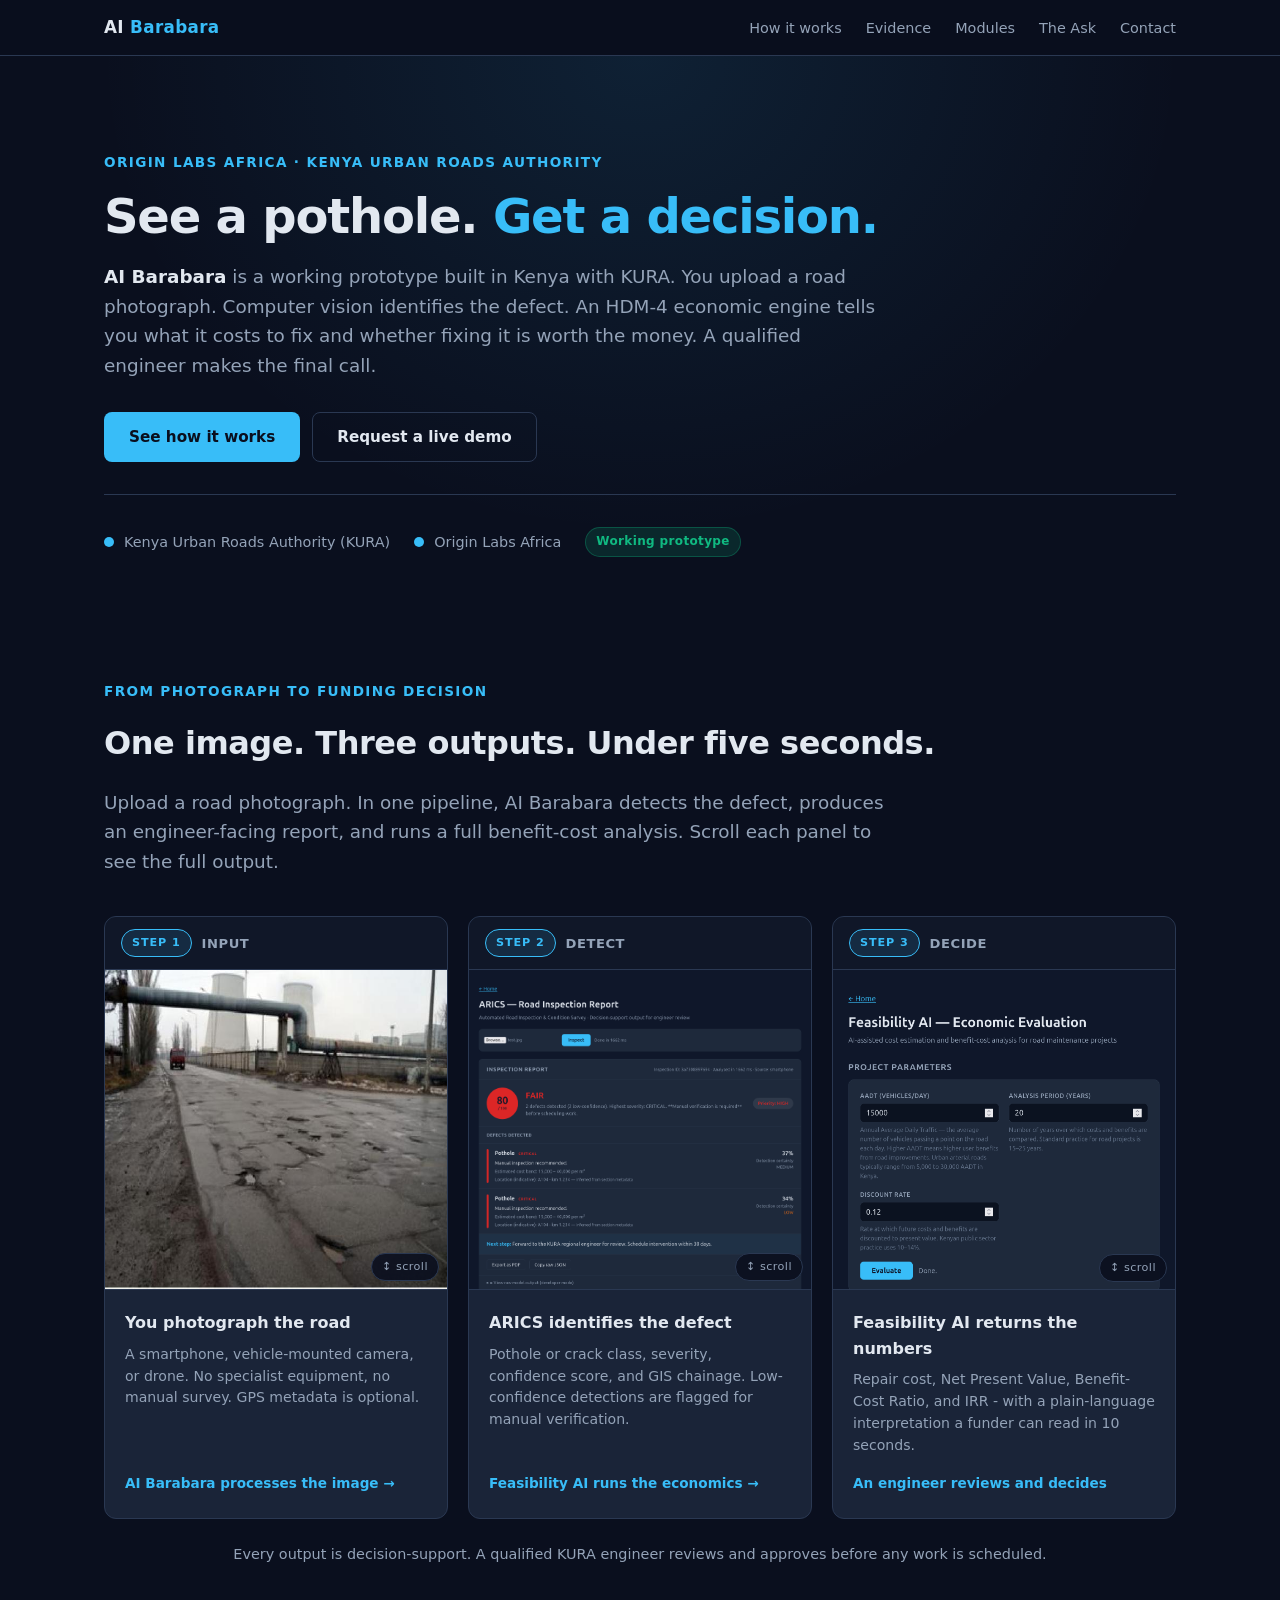
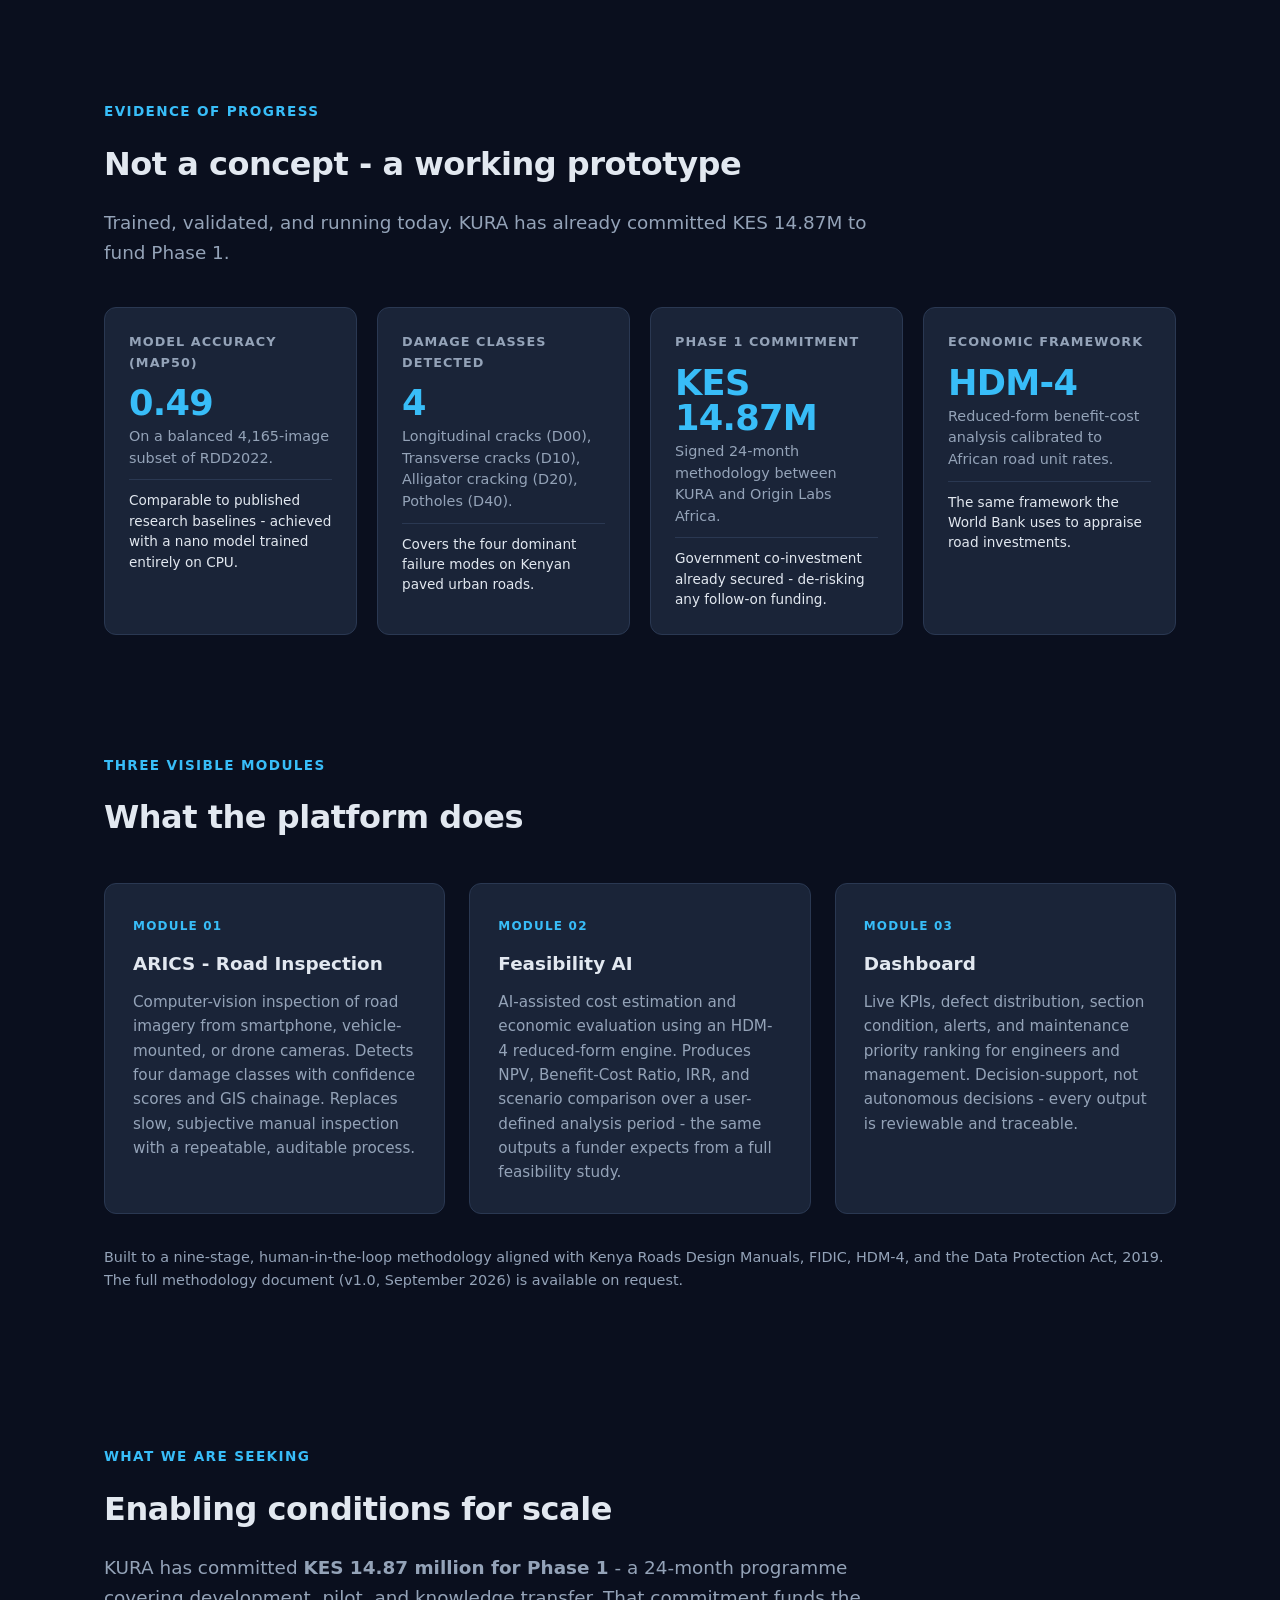
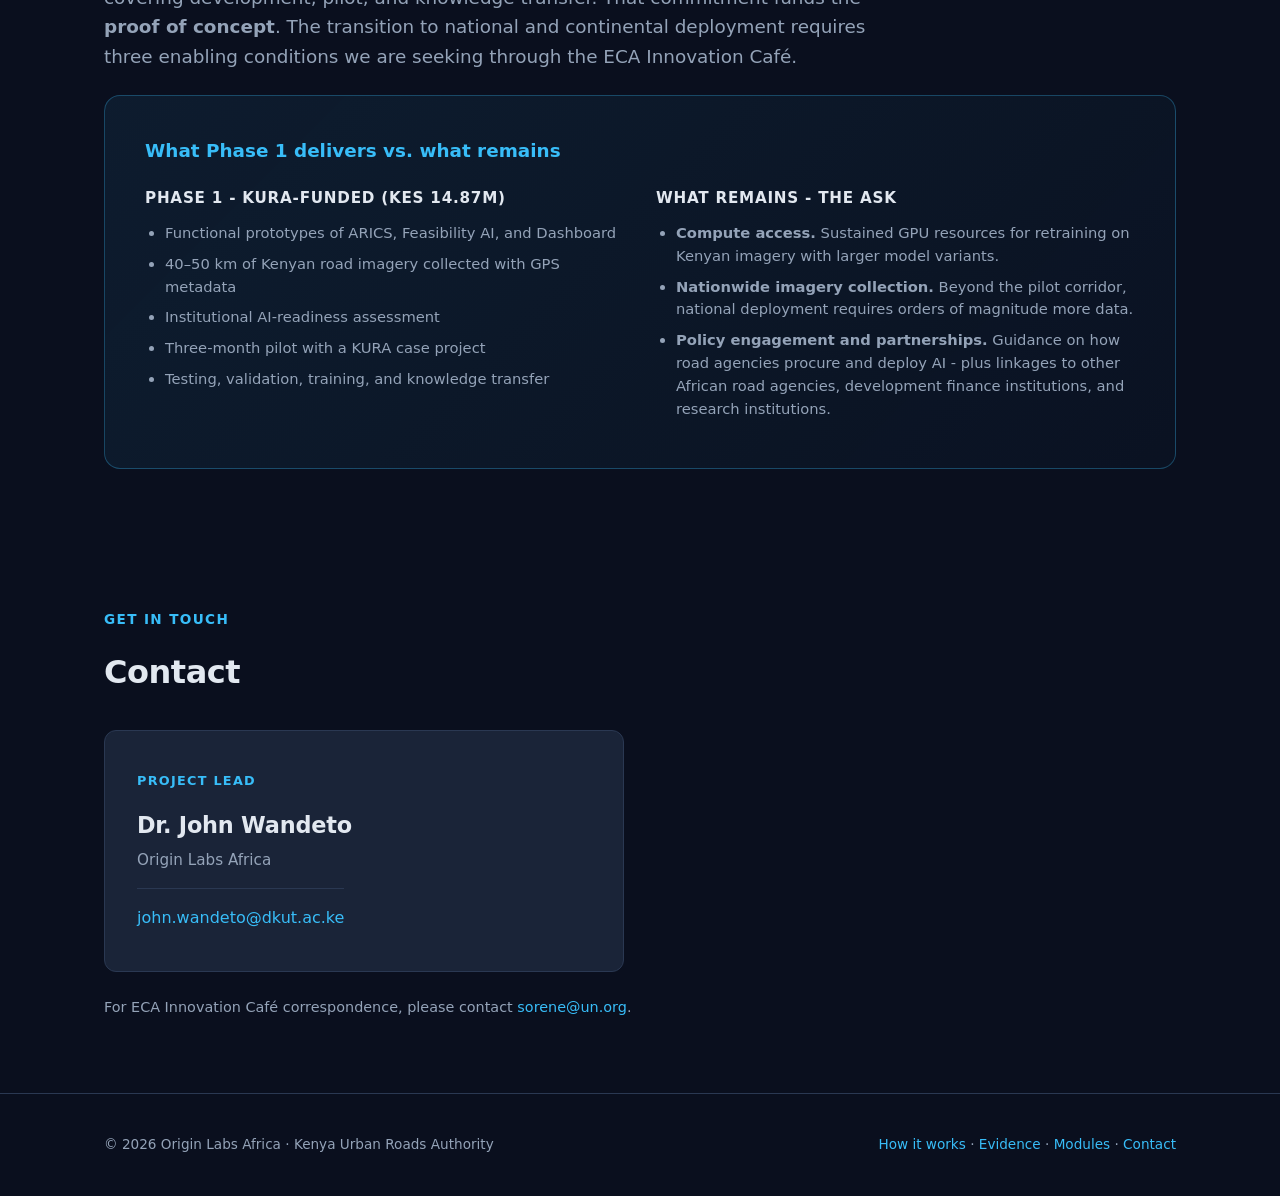
==== commit 50d686c5: "minor formats" ====
--- a/index.html
+++ b/index.html
@@ -552,7 +552,7 @@
           <h4>Phase 1 - KURA-funded (KES 14.87M)</h4>
           <ul>
             <li>Functional prototypes of ARICS, Feasibility AI, and Dashboard</li>
-            <li>100–150 km of Kenyan road imagery collected with GPS metadata</li>
+            <li>40–50 km of Kenyan road imagery collected with GPS metadata</li>
             <li>Institutional AI-readiness assessment</li>
             <li>Three-month pilot with a KURA case project</li>
             <li>Testing, validation, training, and knowledge transfer</li>
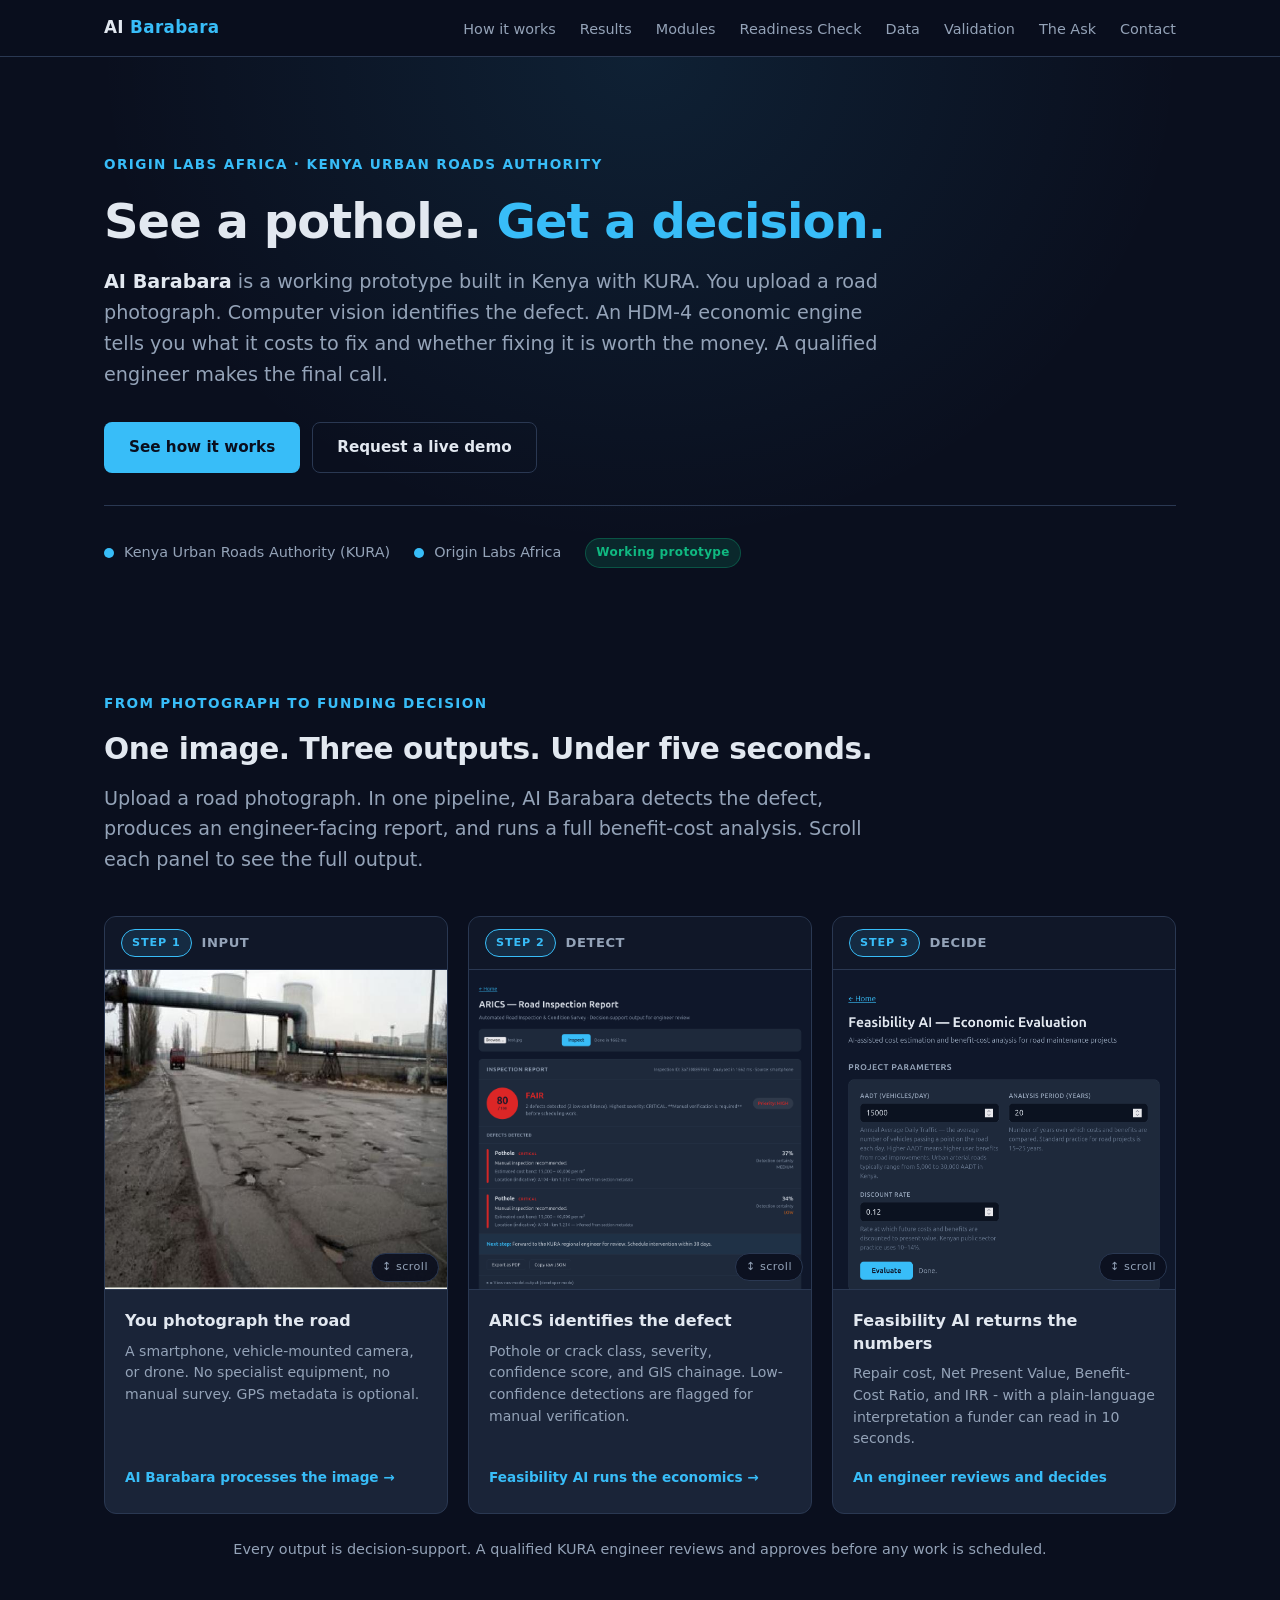
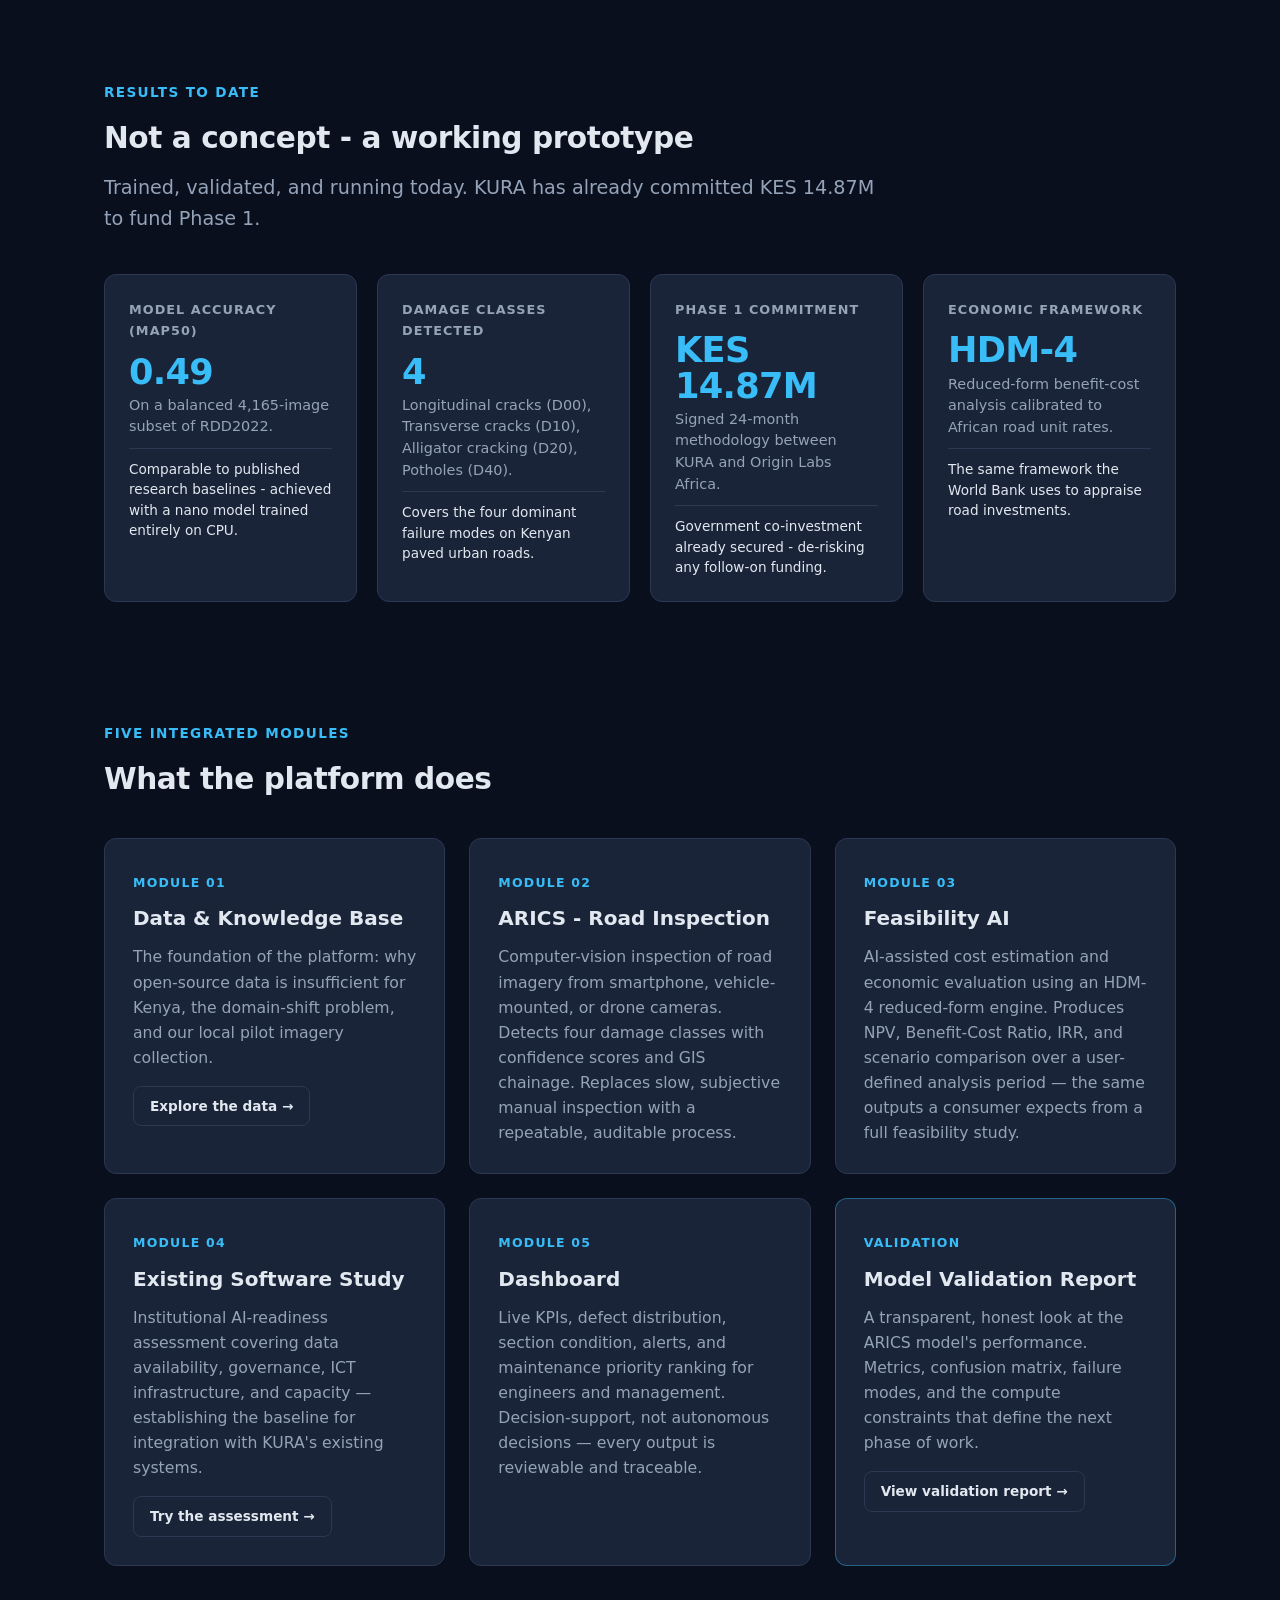
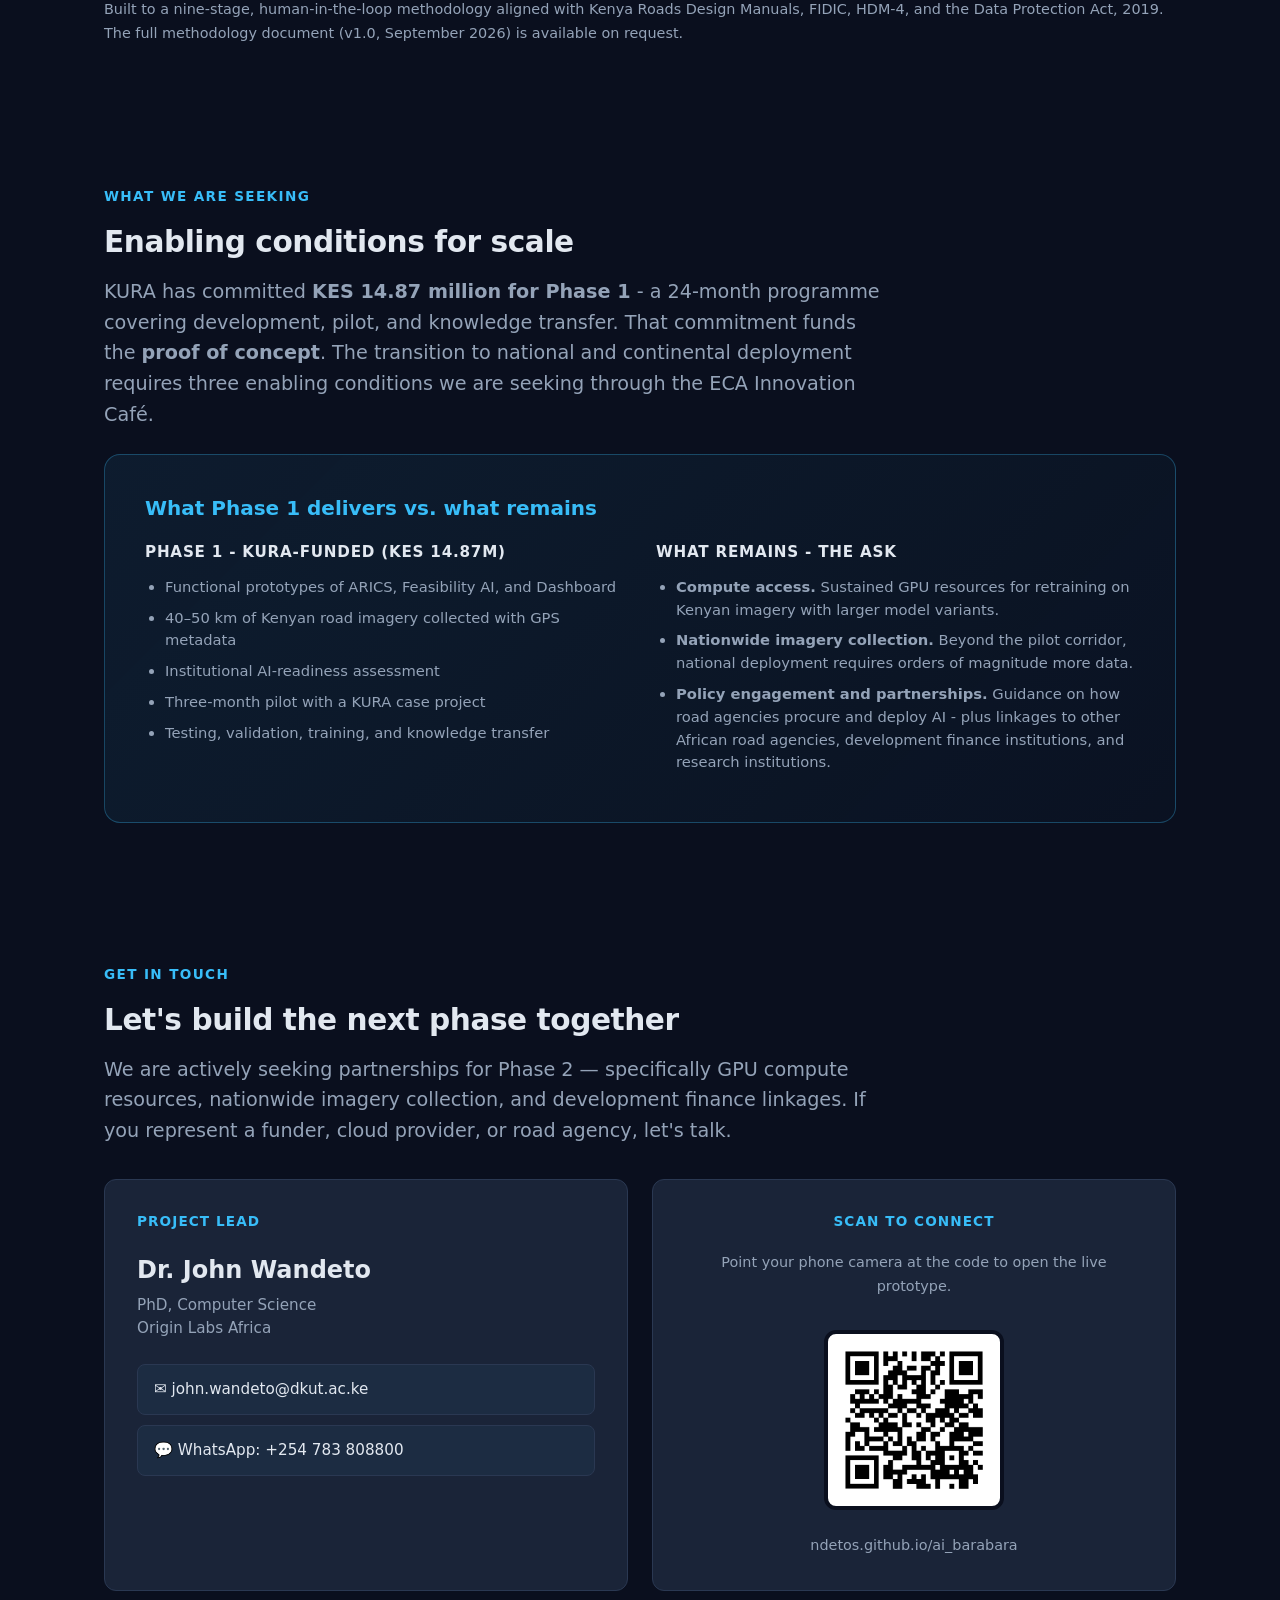
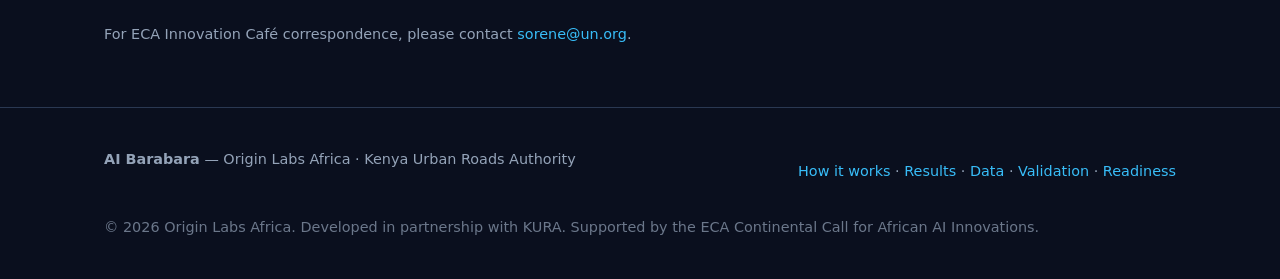
==== commit a3a778c8: "Unify typography across pages; add QR code; add validation images; fix CSS syntax" ====
--- a/index.html
+++ b/index.html
@@ -10,68 +10,16 @@
 <meta property="og:description" content="Working prototype developed with the Kenya Urban Roads Authority (KURA). 4-class road damage detection, HDM-4 feasibility analysis, and decision-support dashboard.">
 <meta property="og:type" content="website">
 <meta property="og:image" content="images/arics1.png">
+<link rel="stylesheet" href="assets/style.css">
+
 
 <style>
-  :root {
-    --bg: #0a0f1e;
-    --bg-elev: #111a2e;
-    --card: #1a2438;
-    --border: #2a3852;
-    --text: #e2e8f0;
-    --muted: #94a3b8;
-    --accent: #38bdf8;
-    --accent-dim: #0ea5e9;
-    --good: #10b981;
-    --warn: #f59e0b;
-    --bad: #ef4444;
-    --max: 1120px;
-  }
-  * { box-sizing: border-box; }
-  html { scroll-behavior: smooth; }
-  body {
-    font-family: -apple-system, BlinkMacSystemFont, "Segoe UI", system-ui, sans-serif;
-    background: var(--bg); color: var(--text);
-    margin: 0; padding: 0; line-height: 1.6;
-    -webkit-font-smoothing: antialiased;
-  }
-  a { color: var(--accent); text-decoration: none; }
-  a:hover { text-decoration: underline; }
-  img { max-width: 100%; display: block; }
-
-  nav {
-    position: sticky; top: 0; z-index: 100;
-    background: rgba(10, 15, 30, 0.92);
-    backdrop-filter: blur(12px);
-    border-bottom: 1px solid var(--border);
-  }
-  nav .inner {
-    max-width: var(--max); margin: 0 auto; padding: 14px 24px;
-    display: flex; justify-content: space-between; align-items: center;
-  }
-  nav .brand { font-weight: 700; font-size: 1.05rem; letter-spacing: 0.02em; }
-  nav .brand span { color: var(--accent); }
-  nav ul { list-style: none; display: flex; gap: 24px; margin: 0; padding: 0; }
-  nav ul a { color: var(--muted); font-size: 0.9rem; }
-  nav ul a:hover { color: var(--text); text-decoration: none; }
-  @media (max-width: 720px) { nav ul { display: none; } }
-
-  .wrap { max-width: var(--max); margin: 0 auto; padding: 0 24px; }
+ .hero h1 { font-size: 3rem; }
+  
   section { padding: 80px 0; }
   section.tight { padding: 60px 0; }
   @media (max-width: 720px) { section { padding: 56px 0; } }
 
-  h1 { font-size: 3rem; line-height: 1.1; margin: 0 0 20px;
-       letter-spacing: -0.025em; font-weight: 700; }
-  h2 { font-size: 2rem; margin: 0 0 16px; letter-spacing: -0.015em; font-weight: 700; }
-  h3 { font-size: 1.15rem; margin: 0 0 12px; font-weight: 600; }
-  @media (max-width: 720px) { h1 { font-size: 2rem; } h2 { font-size: 1.5rem; } }
-
-  .kicker {
-    font-size: 0.85rem; color: var(--accent); font-weight: 600;
-    text-transform: uppercase; letter-spacing: 0.1em; margin-bottom: 16px;
-  }
-  .lead { font-size: 1.15rem; color: var(--muted); max-width: 780px; }
-  .muted { color: var(--muted); }
 
   .hero {
     padding: 96px 0 64px;
@@ -91,17 +39,7 @@
     width: 10px; height: 10px; border-radius: 50%; background: var(--accent);
   }
 
-  .btn-row { display: flex; gap: 12px; flex-wrap: wrap; margin-top: 32px; }
-  .btn {
-    display: inline-block; padding: 12px 24px; border-radius: 8px;
-    font-weight: 600; font-size: 0.95rem; transition: all 0.15s;
-    border: 1px solid transparent; cursor: pointer;
-  }
-  .btn-primary { background: var(--accent); color: #0a0f1e; }
-  .btn-primary:hover { background: #7dd3fc; text-decoration: none; }
-  .btn-secondary { background: transparent; color: var(--text); border-color: var(--border); }
-  .btn-secondary:hover { border-color: var(--accent); color: var(--accent); text-decoration: none; }
-
+  
   /* --- Three-panel pipeline with scrollable frames --- */
   .pipeline {
     display: grid;
@@ -235,16 +173,7 @@
   }
   @media (max-width: 900px) { .grid-3 { grid-template-columns: 1fr; } }
 
-  .card {
-    background: var(--card); border: 1px solid var(--border);
-    border-radius: 12px; padding: 28px;
-  }
-  .card .num {
-    display: inline-block; font-size: 0.75rem; font-weight: 700;
-    color: var(--accent); letter-spacing: 0.1em; margin-bottom: 12px;
-  }
-  .card p { color: var(--muted); margin: 0; font-size: 0.95rem; line-height: 1.6; }
-
+  
   .ask {
     background: linear-gradient(135deg, rgba(56,189,248,0.08), rgba(56,189,248,0.02));
     border: 1px solid rgba(56,189,248,0.3);
@@ -289,12 +218,7 @@
     display: inline-block;
   }
 
-  footer {
-    border-top: 1px solid var(--border); padding: 40px 0;
-    color: var(--muted); font-size: 0.85rem; text-align: center;
-  }
-  footer .wrap { display: flex; justify-content: space-between; flex-wrap: wrap; gap: 16px; }
-
+  
   .badge {
     display: inline-block; padding: 4px 10px; border-radius: 999px;
     font-size: 0.75rem; font-weight: 600; letter-spacing: 0.03em;
@@ -310,8 +234,11 @@
     <div class="brand">AI <span>Barabara</span></div>
     <ul>
       <li><a href="#how">How it works</a></li>
-      <li><a href="#evidence">Evidence</a></li>
+      <li><a href="#results">Results</a></li>
       <li><a href="#modules">Modules</a></li>
+      <li><a href="readiness.html">Readiness Check</a></li>
+      <li><a href="data.html">Data</a></li>
+      <li><a href="validation.html">Validation</a></li>
       <li><a href="#ask">The Ask</a></li>
       <li><a href="#contact">Contact</a></li>
     </ul>
@@ -431,9 +358,9 @@
   </div>
 </section>
 
-<section id="evidence" class="tight">
+<section id="results" class="tight">
   <div class="wrap">
-    <div class="kicker">Evidence of progress</div>
+    <div class="kicker">Results to date</div>
     <h2>Not a concept - a working prototype</h2>
     <p class="lead">
       Trained, validated, and running today. KURA has already committed
@@ -487,12 +414,28 @@
 
 <section id="modules" class="tight">
   <div class="wrap">
-    <div class="kicker">Three visible modules</div>
+      <div class="kicker">Five integrated modules</div>
     <h2>What the platform does</h2>
 
+    <!-- Use grid-3 to fit 5 cards nicely, with the last row centered or left-aligned -->
     <div class="grid-3">
+      
+      <!-- MODULE 01: DATA -->
       <div class="card">
         <div class="num">MODULE 01</div>
+        <h3>Data & Knowledge Base</h3>
+        <p>
+          The foundation of the platform: why open-source data is insufficient for Kenya, 
+          the domain-shift problem, and our local pilot imagery collection.
+        </p>
+        <a href="data.html" class="btn btn-secondary" style="margin-top: 16px; padding: 8px 16px; font-size: 0.85rem;">
+          Explore the data →
+        </a>
+      </div>
+      
+      <!-- MODULE 02: ARICS -->
+      <div class="card">
+        <div class="num">MODULE 02</div>
         <h3>ARICS - Road Inspection</h3>
         <p>
           Computer-vision inspection of road imagery from smartphone,
@@ -501,27 +444,60 @@
           inspection with a repeatable, auditable process.
         </p>
       </div>
+
+      <!-- MODULE 03: FEASIBILITY -->
       <div class="card">
-        <div class="num">MODULE 02</div>
+        <div class="num">MODULE 03</div>
         <h3>Feasibility AI</h3>
         <p>
           AI-assisted cost estimation and economic evaluation using an HDM-4
           reduced-form engine. Produces NPV, Benefit-Cost Ratio, IRR, and
-          scenario comparison over a user-defined analysis period - the same
-          outputs a funder expects from a full feasibility study.
+          scenario comparison over a user-defined analysis period — the same
+          outputs a consumer expects from a full feasibility study.
         </p>
       </div>
+
+      <!-- MODULE 04: READINESS -->
       <div class="card">
-        <div class="num">MODULE 03</div>
+        <div class="num">MODULE 04</div>
+        <h3>Existing Software Study</h3>
+        <p>
+          Institutional AI-readiness assessment covering data availability,
+          governance, ICT infrastructure, and capacity — establishing the
+          baseline for integration with KURA's existing systems.
+        </p>
+        <a href="readiness.html" class="btn btn-secondary" style="margin-top: 16px; padding: 8px 16px; font-size: 0.85rem;">
+          Try the assessment →
+        </a>
+      </div>
+      
+      <!-- MODULE 05: DASHBOARD -->
+      <div class="card">
+        <div class="num">MODULE 05</div>
         <h3>Dashboard</h3>
         <p>
           Live KPIs, defect distribution, section condition, alerts, and
           maintenance priority ranking for engineers and management.
-          Decision-support, not autonomous decisions - every output is
+          Decision-support, not autonomous decisions — every output is
           reviewable and traceable.
         </p>
       </div>
-    </div>
+      <!-- EVIDENCE: VALIDATION  -->
+      <div class="card" style="border-color: rgba(56,189,248,0.4);">
+  <div class="num">VALIDATION</div>
+  <h3>Model Validation Report</h3>
+  <p>
+    A transparent, honest look at the ARICS model's performance. 
+    Metrics, confusion matrix, failure modes, and the compute constraints 
+    that define the next phase of work.
+  </p>
+  <a href="validation.html" class="btn btn-secondary" style="margin-top: 16px; padding: 8px 16px; font-size: 0.85rem;">
+    View validation report →
+  </a>
+</div>
+
+    </div>
+    
 
     <p class="muted" style="margin-top: 32px; font-size: 0.9rem;">
       Built to a nine-stage, human-in-the-loop methodology aligned with Kenya Roads Design Manuals,
@@ -584,17 +560,44 @@
 <section id="contact" class="tight">
   <div class="wrap">
     <div class="kicker">Get in touch</div>
-    <h2>Contact</h2>
-
-    <div class="contact-single">
-      <h4>Project lead</h4>
-      <p class="name">Dr. John Wandeto</p>
-      <p class="org">Origin Labs Africa</p>
-      <a class="email" href="mailto:john.wandeto@dkut.ac.ke">john.wandeto@dkut.ac.ke</a>
-    </div>
-
-    <p class="muted" style="margin-top: 24px; font-size: 0.9rem;">
-      For ECA Innovation Café correspondence, please contact
+    <h2>Let's build the next phase together</h2>
+    <p class="lead" style="margin-bottom: 32px;">
+      We are actively seeking partnerships for Phase 2 — specifically GPU compute resources, 
+      nationwide imagery collection, and development finance linkages. 
+      If you represent a funder, cloud provider, or road agency, let's talk.
+    </p>
+
+    <div class="contact-grid">
+      
+      <!-- Left Side: Direct Contact -->
+      <div class="contact-card">
+        <h4>Project Lead</h4>
+        <p class="name">Dr. John Wandeto</p>
+        <p class="org">PhD, Computer Science<br>Origin Labs Africa</p>
+        
+        <div class="contact-links">
+          <a href="mailto:john.wandeto@dkut.ac.ke" class="contact-btn">
+            ✉️ john.wandeto@dkut.ac.ke
+          </a>
+          <a href="https://wa.me/254783808800" target="_blank" rel="noopener" class="contact-btn whatsapp">
+            💬 WhatsApp: +254 783 808800
+          </a>
+        </div>
+      </div>
+
+      <!-- Right Side: Scan to Connect (QR Code) -->
+      <div class="contact-card qr-card">
+        <h4>Scan to connect</h4>
+        <p class="small">Point your phone camera at the code to open the live prototype.</p>
+        
+        <!-- You can generate this QR code for free at qr.io -->
+        <img src="images/ai-barabara.png" alt="QR code to AI Barabara prototype" class="qr-img">
+        <p class="small" style="margin-top: 8px;">ndetos.github.io/ai_barabara</p>
+      </div>
+    </div>
+
+    <p class="small" style="margin-top: 32px;">
+      For ECA Innovation Café correspondence, please contact 
       <a href="mailto:sorene@un.org">sorene@un.org</a>.
     </p>
   </div>
@@ -602,12 +605,17 @@
 
 <footer>
   <div class="wrap">
-    <div>© 2026 Origin Labs Africa · Kenya Urban Roads Authority</div>
-    <div>
-      <a href="#how">How it works</a> ·
-      <a href="#evidence">Evidence</a> ·
-      <a href="#modules">Modules</a> ·
-      <a href="#contact">Contact</a>
+    <div><strong>AI Barabara</strong> — Origin Labs Africa · Kenya Urban Roads Authority</div>
+    <div style="margin-top: 12px;">
+      <a href="index.html#how">How it works</a> · 
+      <a href="#results">Results</a> ·
+      <a href="data.html">Data</a> · 
+      <a href="validation.html">Validation</a> · 
+      <a href="readiness.html">Readiness</a>
+    </div>
+    <div class="small" style="margin-top: 16px; opacity: 0.7;">
+      © 2026 Origin Labs Africa. Developed in partnership with KURA. 
+      Supported by the ECA Continental Call for African AI Innovations.
     </div>
   </div>
 </footer>
--- a/assets/style.css
+++ b/assets/style.css
@@ -0,0 +1,281 @@
+/* =========================================================
+   AI Barabara — Unified Stylesheet
+   Used by: index.html, data.html, readiness.html, validation.html
+   Target: readable at UN conference projection distance
+   ========================================================= */
+
+/* ---------- Design tokens ---------- */
+:root {
+  /* Colors (dark theme) */
+  --bg: #0a0f1e;
+  --bg-elev: #111a2e;
+  --card: #1a2438;
+  --border: #2a3852;
+  --text: #e2e8f0;
+  --muted: #94a3b8;
+  --accent: #38bdf8;
+  --accent-dim: #0ea5e9;
+  --good: #10b981;
+  --warn: #f59e0b;
+  --bad: #ef4444;
+
+  /* Type scale (conference-ready) */
+  --font-body: 1.0625rem;      /* 17px  - comfortable at projection distance */
+  --font-h1: 2.6rem;           /* 42px  - strong but not overwhelming */
+  --font-h2: 1.85rem;          /* 30px  - clear section breaks */
+  --font-h3: 1.25rem;          /* 20px  - distinct sub-headers */
+  --font-h4: 1.05rem;          /* 17px  - compact headings */
+  --font-kicker: 0.85rem;      /* 14px  - eyebrow labels */
+  --font-small: 0.9rem;        /* 14px  - captions */
+  --font-micro: 0.78rem;       /* 12.5px - table headers, badges */
+
+  /* Line heights */
+  --lh-body: 1.65;
+  --lh-heading: 1.25;
+
+  /* Layout */
+  --max: 1120px;
+  --radius: 12px;
+  --radius-sm: 8px;
+}
+
+/* ---------- Reset & base ---------- */
+* { box-sizing: border-box; }
+html { scroll-behavior: smooth; }
+body {
+  font-family: -apple-system, BlinkMacSystemFont, "Segoe UI",
+               system-ui, -apple-system, sans-serif;
+  font-size: var(--font-body);
+  line-height: var(--lh-body);
+  background: var(--bg);
+  color: var(--text);
+  margin: 0;
+  padding: 0;
+  -webkit-font-smoothing: antialiased;
+  -moz-osx-font-smoothing: grayscale;
+}
+
+/* Sub-pages (data, readiness, validation) get outer padding */
+body.page-padded { padding: 32px; }
+
+a { color: var(--accent); text-decoration: none; }
+a:hover { text-decoration: underline; }
+img { max-width: 100%; display: block; }
+
+/* ---------- Headings ---------- */
+h1 {
+  font-size: var(--font-h1);
+  line-height: var(--lh-heading);
+  margin: 0 0 16px;
+  letter-spacing: -0.02em;
+  font-weight: 700;
+}
+h2 {
+  font-size: var(--font-h2);
+  line-height: var(--lh-heading);
+  margin: 0 0 16px;
+  letter-spacing: -0.015em;
+  font-weight: 700;
+}
+h3 {
+  font-size: var(--font-h3);
+  line-height: 1.35;
+  margin: 0 0 12px;
+  font-weight: 600;
+}
+h4 {
+  font-size: var(--font-h4);
+  line-height: 1.4;
+  margin: 0 0 8px;
+  font-weight: 600;
+}
+
+@media (max-width: 720px) {
+  h1 { font-size: 2rem; }
+  h2 { font-size: 1.5rem; }
+}
+
+/* ---------- Utility classes ---------- */
+.kicker {
+  font-size: var(--font-kicker);
+  color: var(--accent);
+  font-weight: 600;
+  text-transform: uppercase;
+  letter-spacing: 0.1em;
+  margin-bottom: 16px;
+}
+.lead {
+  font-size: 1.2rem;
+  color: var(--muted);
+  max-width: 780px;
+  line-height: 1.6;
+}
+.muted { color: var(--muted); }
+.small { font-size: var(--font-small); color: var(--muted); }
+.micro { font-size: var(--font-micro); color: var(--muted); }
+
+/* ---------- Layout ---------- */
+.wrap {
+  max-width: var(--max);
+  margin: 0 auto;
+  padding: 0 24px;
+}
+
+/* ---------- Navigation (index only, but harmless on other pages) ---------- */
+nav {
+  position: sticky; top: 0; z-index: 100;
+  background: rgba(10, 15, 30, 0.92);
+  backdrop-filter: blur(12px);
+  border-bottom: 1px solid var(--border);
+}
+nav .inner {
+  max-width: var(--max); margin: 0 auto; padding: 14px 24px;
+  display: flex; justify-content: space-between; align-items: center;
+}
+nav .brand { font-weight: 700; font-size: 1.05rem; letter-spacing: 0.02em; }
+nav .brand span { color: var(--accent); }
+nav ul { list-style: none; display: flex; gap: 24px; margin: 0; padding: 0; }
+nav ul a { color: var(--muted); font-size: var(--font-small); }
+nav ul a:hover { color: var(--text); text-decoration: none; }
+@media (max-width: 720px) { nav ul { display: none; } }
+
+/* ---------- Footer (used on index, maybe others) ---------- */
+footer {
+  border-top: 1px solid var(--border); padding: 40px 0;
+  color: var(--muted); font-size: var(--font-small); text-align: center;
+}
+footer .wrap { display: flex; justify-content: space-between; flex-wrap: wrap; gap: 16px; }
+
+/* ---------- Buttons ---------- */
+.btn-row { display: flex; gap: 12px; flex-wrap: wrap; margin-top: 32px; }
+.btn {
+  display: inline-block; padding: 12px 24px; border-radius: var(--radius-sm);
+  font-weight: 600; font-size: 0.95rem; transition: all 0.15s;
+  border: 1px solid transparent; cursor: pointer;
+}
+.btn-primary { background: var(--accent); color: #0a0f1e; }
+.btn-primary:hover { background: #7dd3fc; text-decoration: none; }
+.btn-secondary { background: transparent; color: var(--text); border-color: var(--border); }
+.btn-secondary:hover { border-color: var(--accent); color: var(--accent); text-decoration: none; }
+
+/* ---------- Cards ---------- */
+.card {
+  background: var(--card); border: 1px solid var(--border);
+  border-radius: var(--radius); padding: 28px;
+}
+.card .num {
+  display: inline-block; font-size: var(--font-micro); font-weight: 700;
+  color: var(--accent); letter-spacing: 0.1em; margin-bottom: 12px;
+  text-transform: uppercase;
+}
+.card p { color: var(--muted); margin: 0; font-size: 0.98rem; line-height: 1.6; }
+
+/* ---------- Grids ---------- */
+.grid-auto {
+  display: grid;
+  grid-template-columns: repeat(auto-fit, minmax(280px, 1fr));
+  gap: 24px; margin-top: 40px;
+  
+}
+.subtitle { color: var(--muted); margin-bottom: 32px; font-size: 1rem; }
+code {
+  font-family: "SF Mono", Menlo, Consolas, monospace;
+  font-size: 0.9em;
+  background: rgba(56,189,248,0.08);
+  padding: 2px 6px;
+  border-radius: 4px;
+  color: var(--text);
+}
+p { margin: 0 0 16px; }
+p:last-child { margin-bottom: 0; }
+/* --- Contact Section Grid --- */
+.contact-grid {
+  display: grid;
+  grid-template-columns: 1fr 1fr;
+  gap: 24px;
+  margin-top: 32px;
+}
+@media (max-width: 720px) {
+  .contact-grid { grid-template-columns: 1fr; }
+}
+
+.contact-card {
+  background: var(--card);
+  border: 1px solid var(--border);
+  border-radius: var(--radius);
+  padding: 32px;
+}
+
+.contact-card h4 {
+  font-size: 0.85rem;
+  color: var(--accent);
+  text-transform: uppercase;
+  letter-spacing: 0.08em;
+  margin-bottom: 20px;
+}
+
+.contact-card .name {
+  font-size: 1.5rem;
+  font-weight: 700;
+  margin: 0 0 4px;
+  color: var(--text);
+}
+
+.contact-card .org {
+  color: var(--muted);
+  font-size: 0.95rem;
+  margin-bottom: 24px;
+  line-height: 1.5;
+}
+
+.contact-links {
+  display: flex;
+  flex-direction: column;
+  gap: 10px;
+}
+
+.contact-btn {
+  display: inline-flex;
+  align-items: center;
+  gap: 10px;
+  padding: 12px 16px;
+  background: rgba(56,189,248,0.05);
+  border: 1px solid var(--border);
+  border-radius: 8px;
+  color: var(--text);
+  font-weight: 500;
+  font-size: 0.95rem;
+  transition: all 0.15s;
+  text-decoration: none;
+}
+
+.contact-btn:hover {
+  border-color: var(--accent);
+  background: rgba(56,189,248,0.1);
+  text-decoration: none;
+}
+
+.contact-btn.whatsapp:hover {
+  border-color: var(--good);
+  background: rgba(16,185,129,0.1);
+}
+
+/* --- QR Code Styling --- */
+.qr-card {
+  display: flex;
+  flex-direction: column;
+  align-items: center;
+  justify-content: center;
+  text-align: center;
+}
+
+.qr-img {
+  width: 180px;
+  height: 180px;
+  border-radius: 12px;
+  border: 4px solid var(--bg); /* Creates a white/dark border */
+  background: white; /* QR codes need a white background to scan */
+  padding: 8px;
+  margin: 16px 0;
+  display: block;
+}
